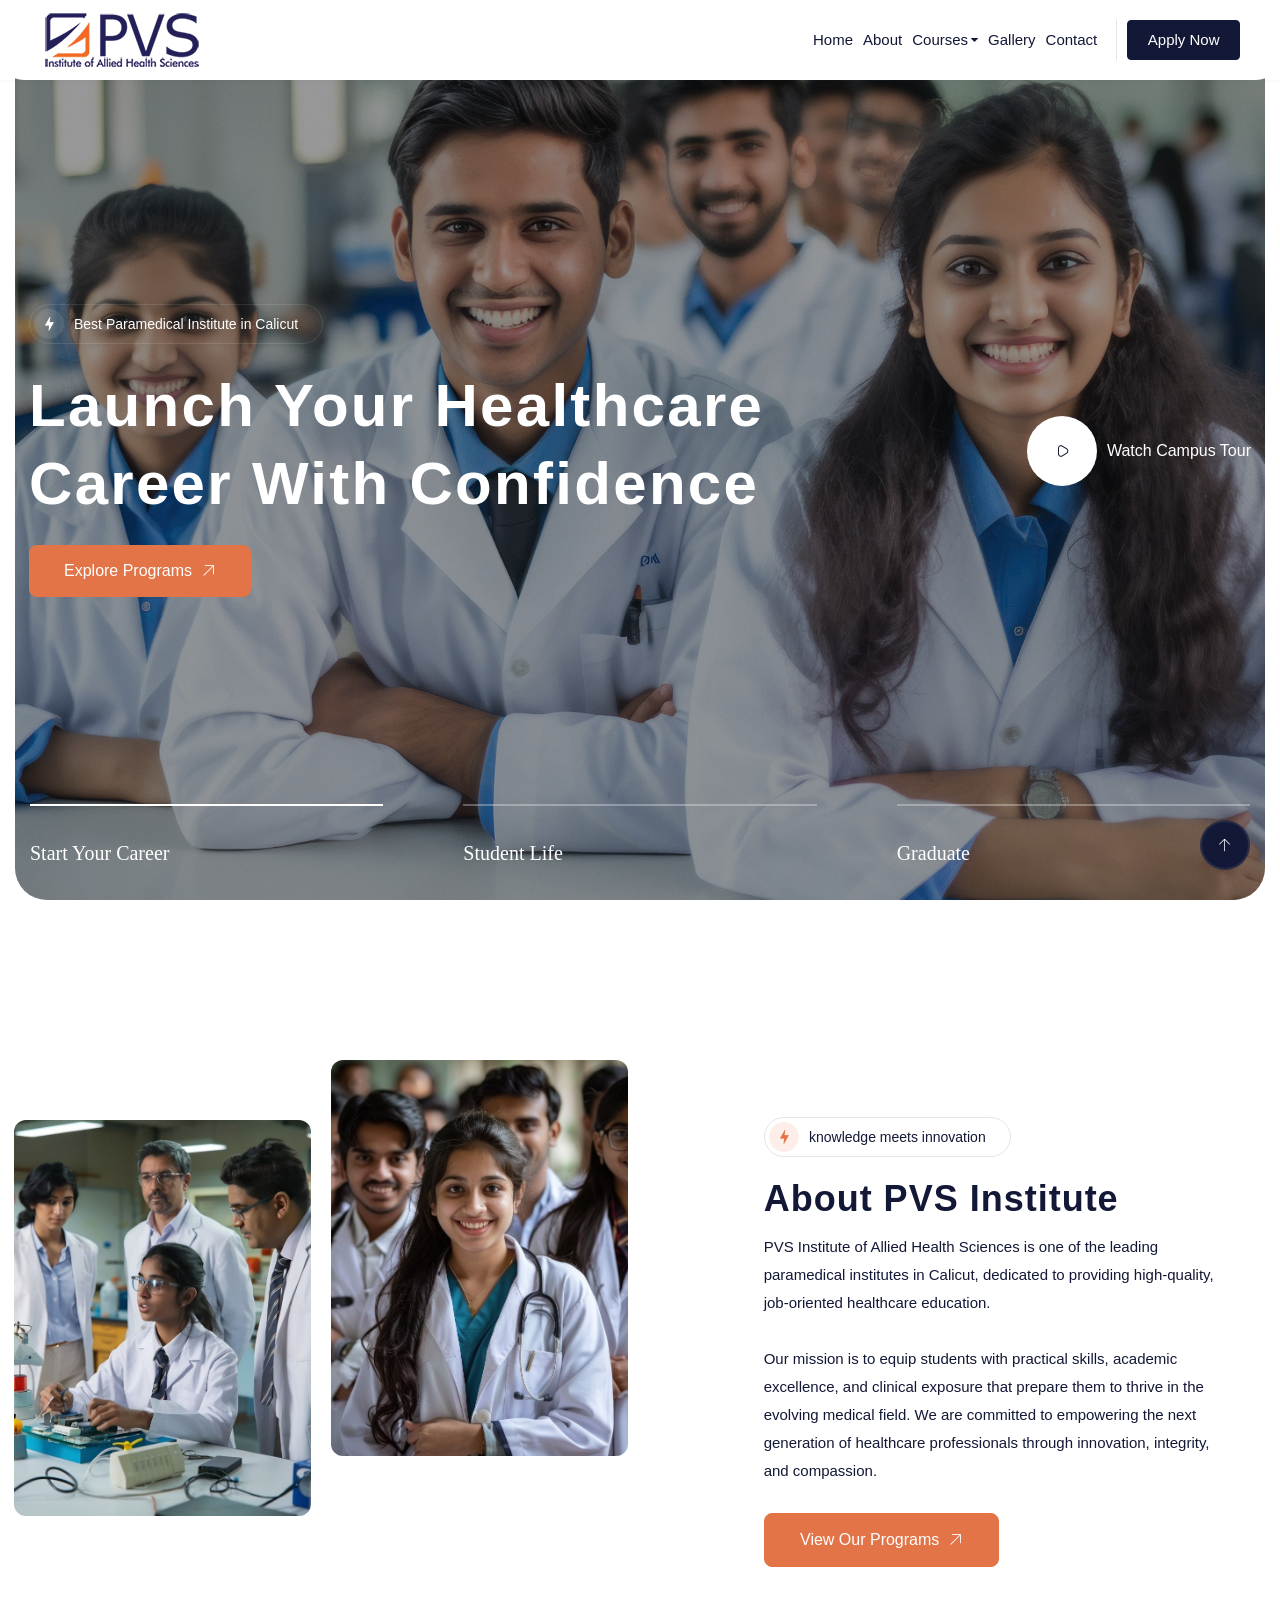
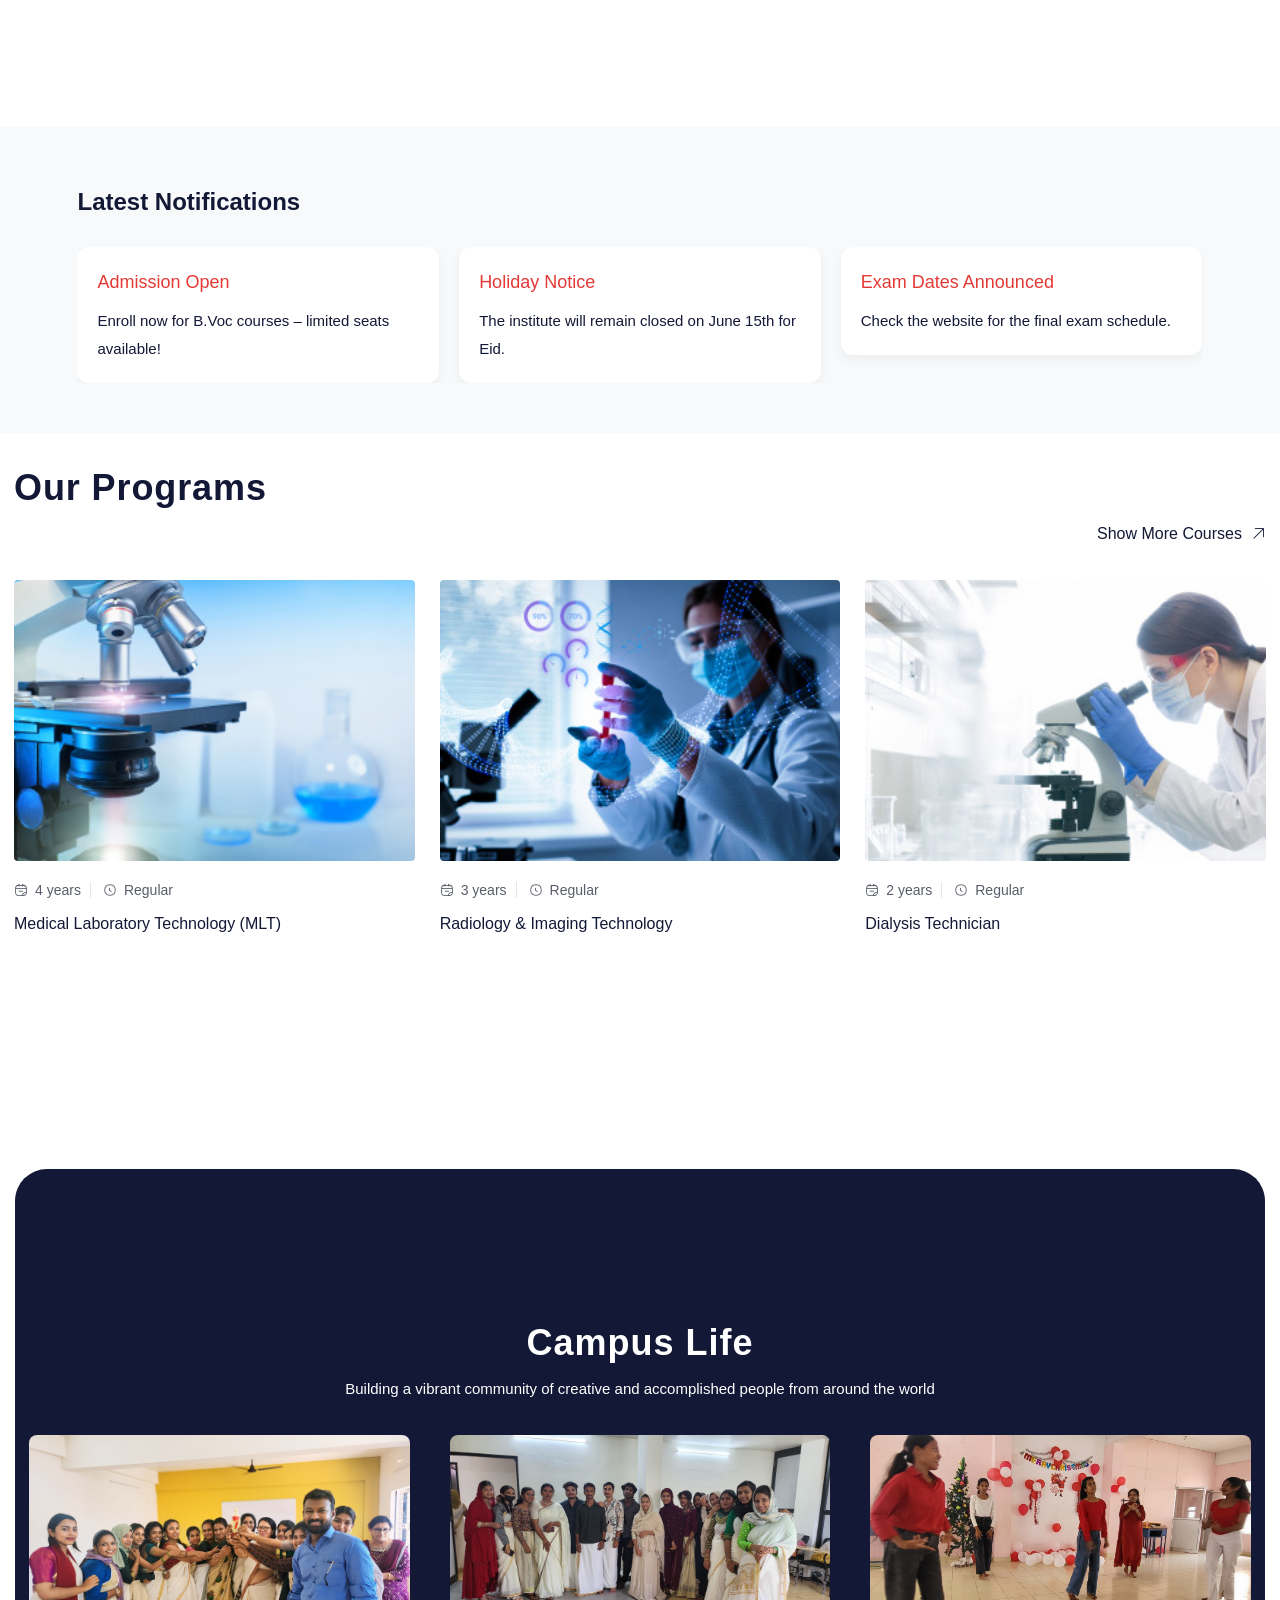
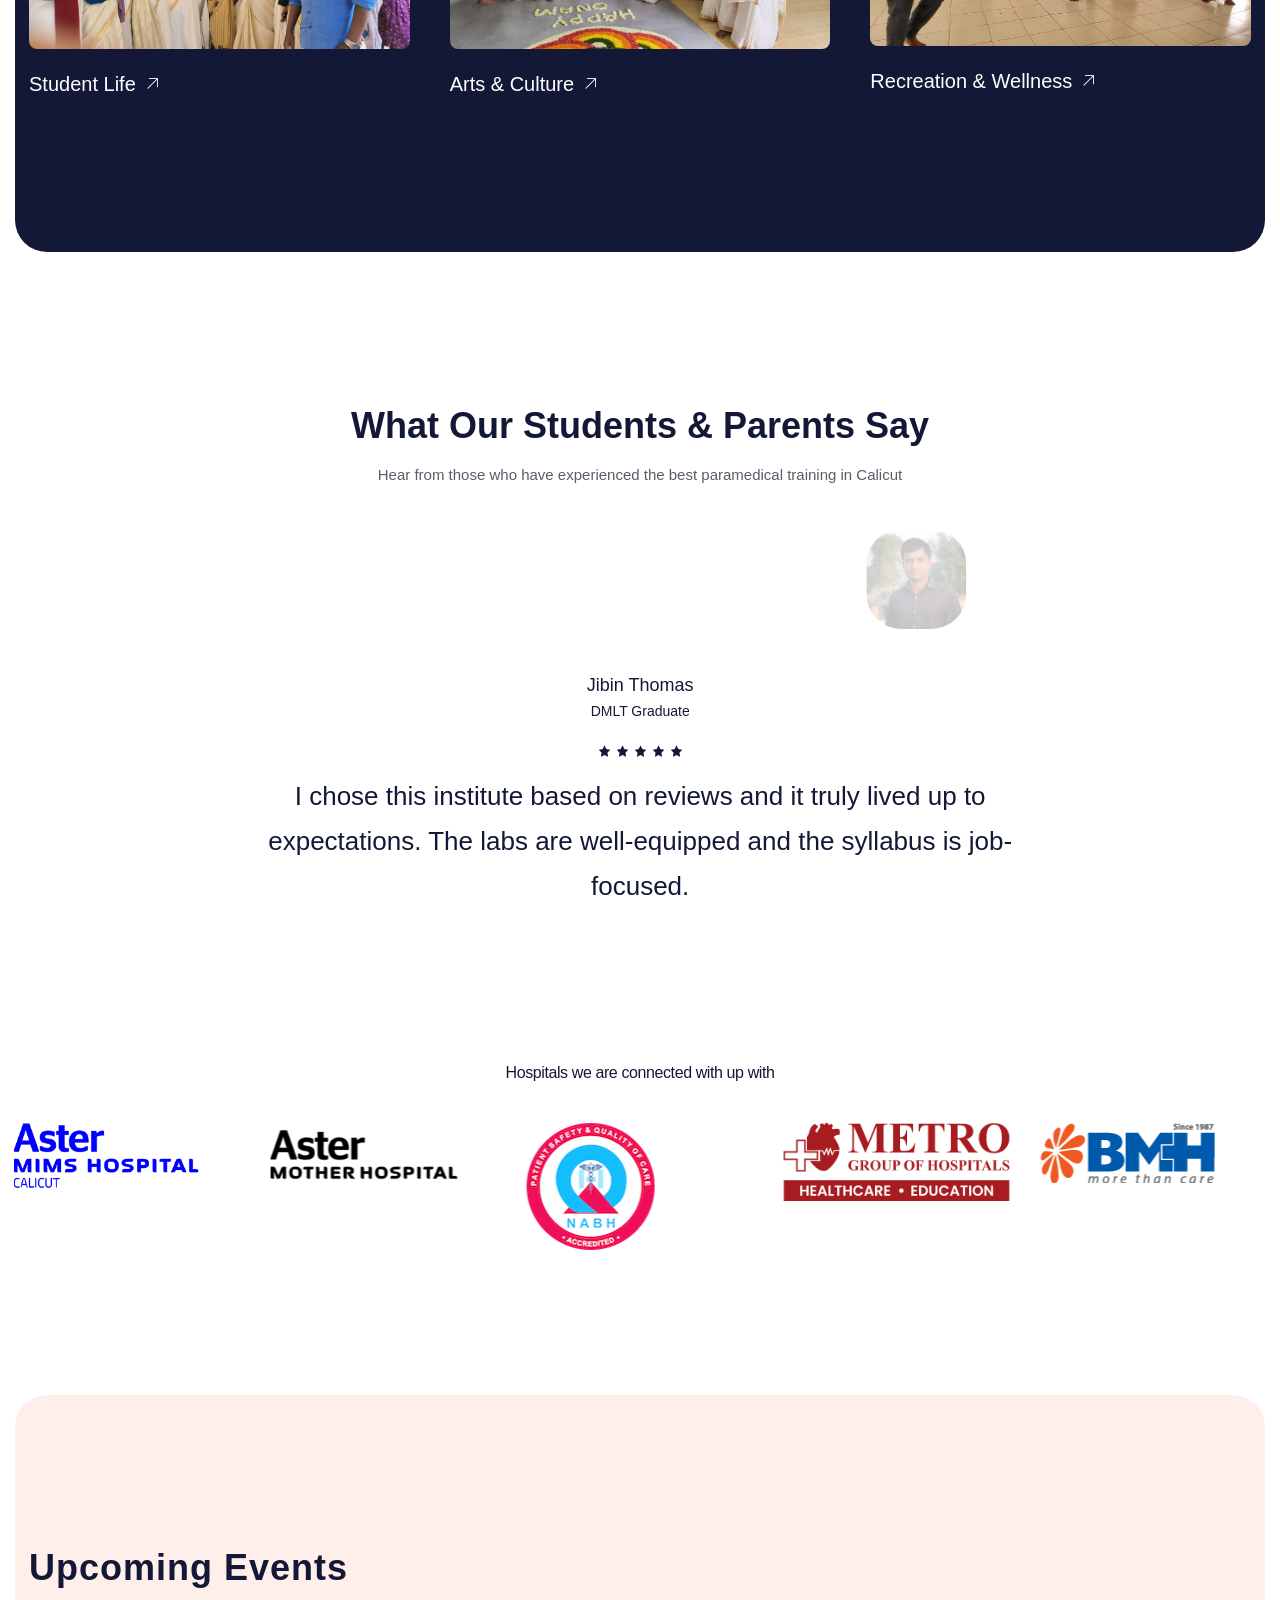
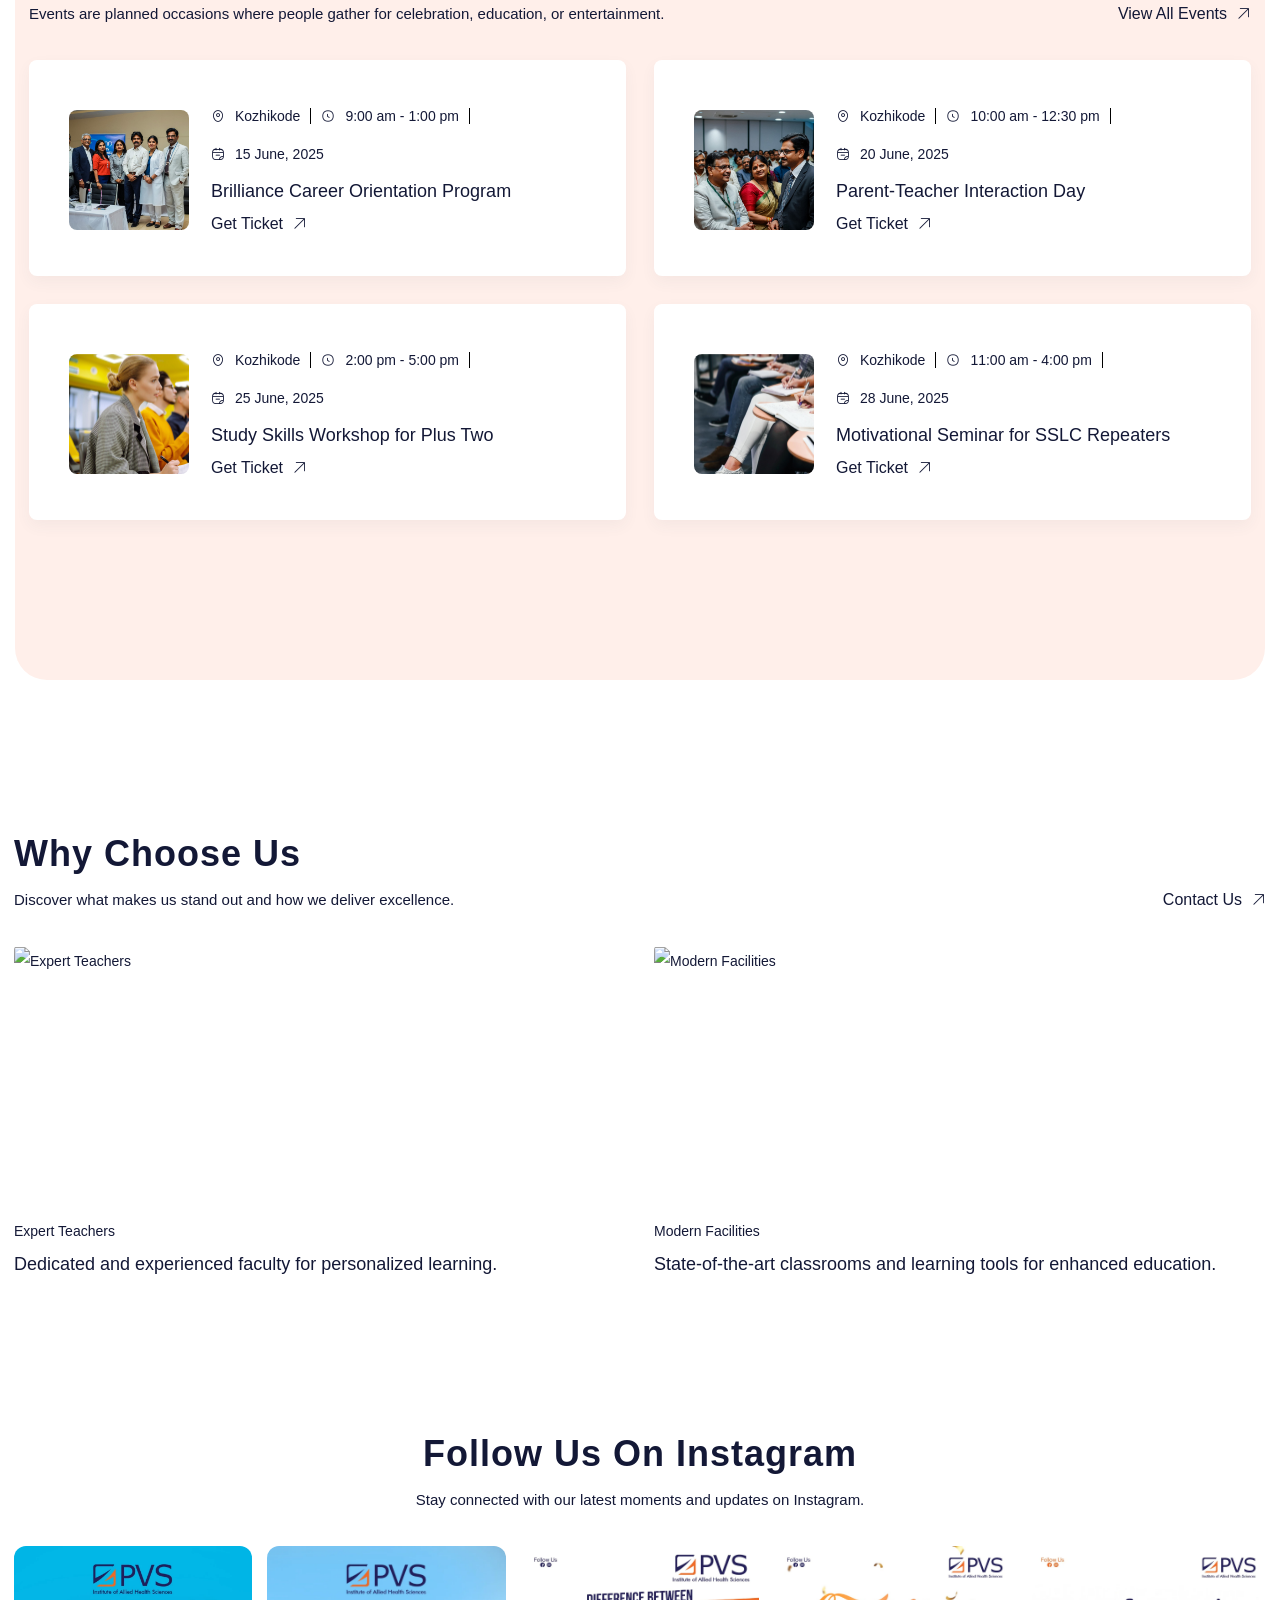
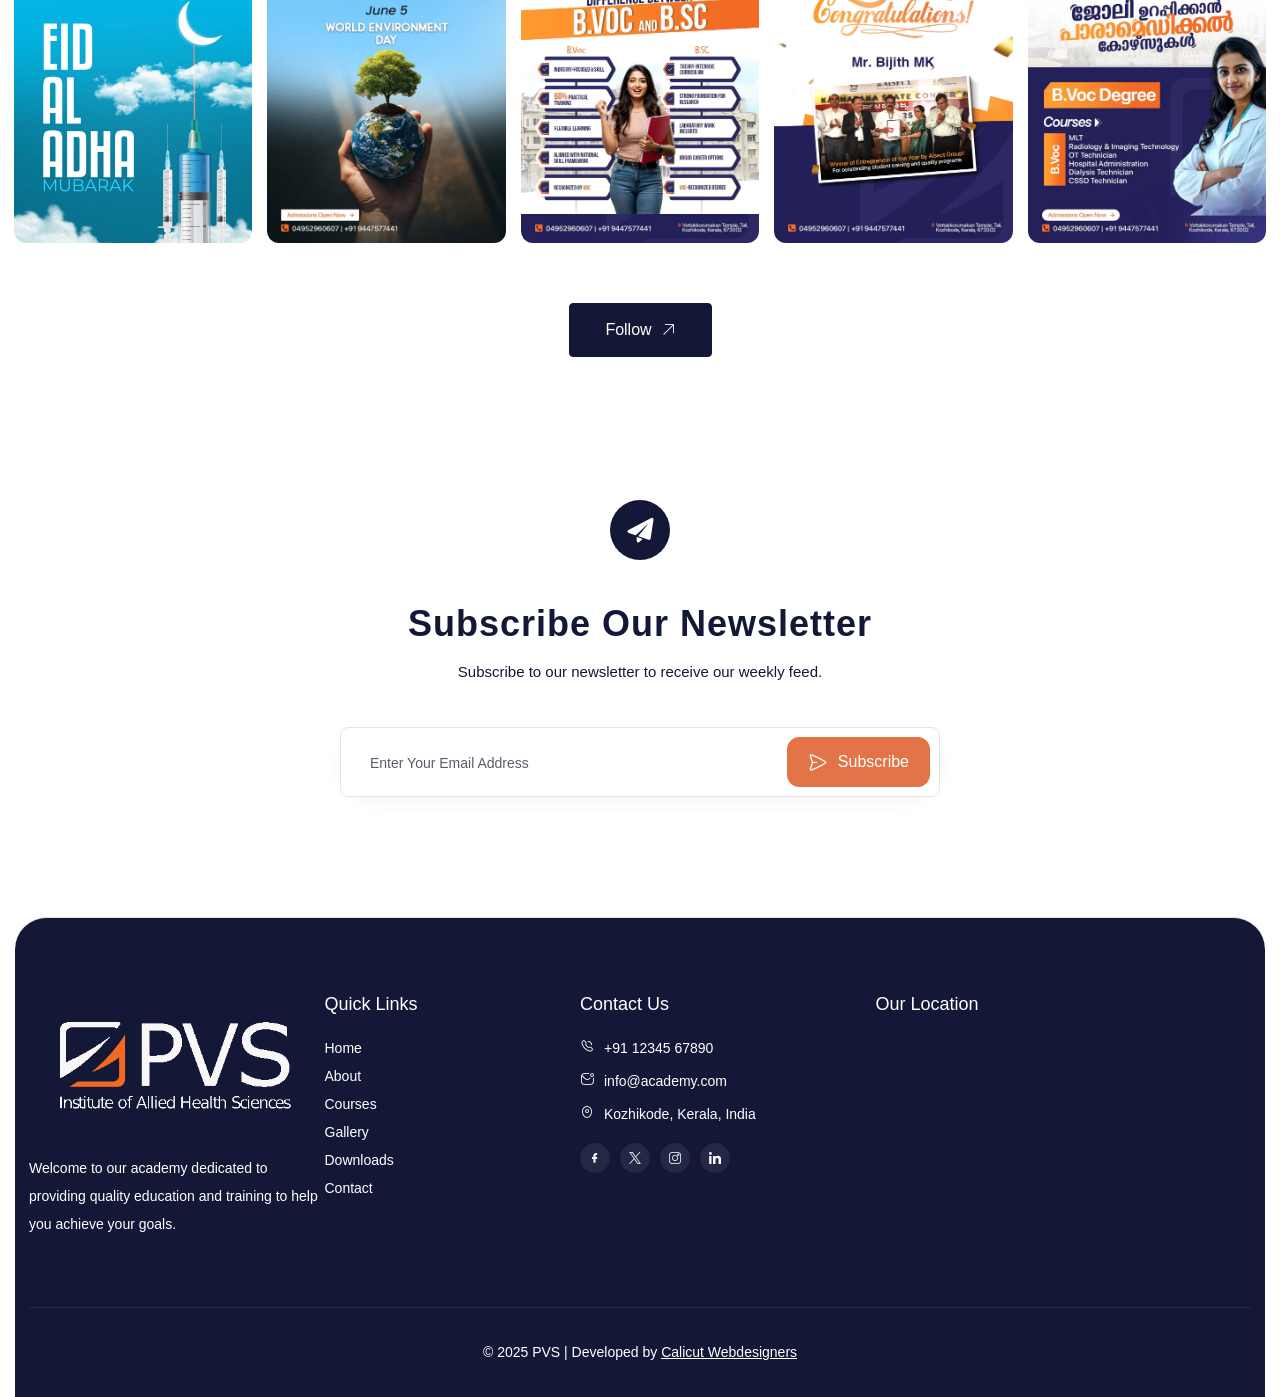
==== index.html @ 1341e4a1 "edit-2" ====
<!DOCTYPE html>
<!--[if IE 8]><html class="ie" xmlns="http://www.w3.org/1999/xhtml" xml:lang="en-US" lang="en-US"> <![endif]-->
<!--[if (gte IE 9)|!(IE)]><!-->
<html xmlns="http://www.w3.org/1999/xhtml" xml:lang="en-US" lang="en-US">
<!--<![endif]-->


<head>
    <!-- Basic Page Needs -->
    <meta charset="utf-8" />
    <!--[if IE
            ]><meta http-equiv="X-UA-Compatible" content="IE=edge,chrome=1"
        /><![endif]-->
    <title>PVS Institute of allied health science</title>

    <meta name="author" content="PVS" />

    <!-- Mobile Specific Metas -->
    <meta name="viewport" content="width=device-width, initial-scale=1, maximum-scale=1" />

    <!-- Theme Style -->
    <link rel="stylesheet" type="text/css" href="css/bootstrap.css" />
    <link rel="stylesheet" type="text/css" href="css/animate.min.css" />
    <link rel="stylesheet" type="text/css" href="css/mmenu.css" />
    <link rel="stylesheet" type="text/css" href="css/magnific-popup.min.css" />
    <link rel="stylesheet" type="text/css" href="css/swiper-bundle.min.css" />
    <link rel="stylesheet" type="text/css" href="css/styles.css" />

    <!-- Font -->
    <link rel="stylesheet" href="font/fonts.css" />

    <!-- Icon -->
    <link rel="stylesheet" type="text/css" href="icons/flat/flaticon_upskill.css" />
    <link rel="stylesheet" type="text/css" href="icons/icomoon/style.css" />

    <!-- Favicon and Touch Icons  -->
    <link rel="shortcut icon" href="images/logo/logo1.png" />
    <link rel="apple-touch-icon-precomposed" href="images/logo/logo1.png" />
</head>

<body class="counter-scroll">

    <!-- wrapper -->
    <div id="wrapper">

        <!-- preload -->
        <div class="preload preload-container">
            <div class="middle"></div>
        </div>
        <!-- /preload -->

        <!-- header -->
        <div class="relative">
            <header id="header_main" class="header type-absolute style-2 style-8 style-9">
                <div class="header-inner">
                    <div class="header-inner-wrap">
                        <div class="header-left flex-grow">
                            <a class="mobile-nav-toggler mobile-button d-lg-none flex" href="#menu"></a>
                            <div id="site-logo">
                                <a href="index.html" rel="home">
                                    <img id="logo-header" src="images/logo/logo.png" alt="" />
                                </a>
                            </div>
                        </div>
                        <div class="header-right">
                            <nav class="main-menu">
                                <ul class="navigation">
                                    <li>
                                        <a href="index.html">Home</a>
                                        
                                    </li>
									<li>
                                        <a href="about.html">About</a>
                                        
                                    </li>
                                    <li class="has-children">
                                        <a href="courses.html">Courses</a>
                                        <ul class="mega-menu">
                                            <li class="has-item-children">
                                                <ul>
                                                    <li class="title">B.Voc Courses</li>

                                                    <li>
                                                        <a href="course1.html">MLT</a>
                                                    </li>
                                                    <li>
                                                        <a href="course2.html">Radiology & Imaging</a>
                                                    </li>
                                                    <li>
                                                        <a href="course3.html">OT Technician</a>
                                                    </li>
                                                    
                                                    <li>
                                                        <a href="course4.html">Dialysis Technician</a>
                                                    </li>
                                                    <li>
                                                        <a href="course5.html">CSSD Technician</a>
                                                    </li>
                                                </ul>
                                            </li>
                                            
                                            <li class="has-item-children">
                                                <ul>
                                                    <li class="title">Other Courses</li>
                                                    <li>
                                                        <a href="course6.html">Hospital Administration</a>
                                                    </li>
                                                    <li>
                                                        <a href="course7.html">Medical Coding</a>
                                                    </li>
                                                    <li>
                                                        <a href="course8.html">DMLT</a>
                                                    </li>
                                                    
                                                </ul>
                                            </li>
                                        </ul>
                                    </li>
                                    <li>
                                        <a href="gallery.html">Gallery</a>
                                        
                                    </li>
									<!-- <li>
                                        <a href="downloads.html">Downloads</a>
                                        
                                    </li> -->
									<li>
                                        <a href="contact.html">Contact</a>
                                        
                                    </li>
                                </ul>
                            </nav>
                          
                            <div class="header-btn">
                                
                                <div class="header-register">
                                    <a href="contact.html" class="tf-button-default active header-text">Apply Now</a>
                                </div>
                                
                            </div>
                        </div>
                    </div>
                </div>
                <nav class="d-lg-none" id="menu">
                    <a class="close" aria-label="Close menu" href="#wrapper">
                        <i class="flaticon-close-1"></i>
                    </a>
                    <ul>
                        
                        <li>
                                        <a href="index.html">Home</a>
                                        
                                    </li>
									<li>
                                        <a href="about.html">About</a>
                                        
                                    </li>
                                      <li class="has-children">
                                        <a href="courses.html">Courses</a>
                                        <ul class="mega-menu">
                                            <li class="has-item-children">
                                                <ul>
                                                    <li class="title">B.Voc Courses</li>

                                                    <li>
                                                        <a href="course1.html">MLT</a>
                                                    </li>
                                                    <li>
                                                        <a href="course2.html">Radiology & Imaging</a>
                                                    </li>
                                                    <li>
                                                        <a href="course3.html">OT Technician</a>
                                                    </li>
                                                    
                                                    <li>
                                                        <a href="course4.html.html">Dialysis Technician</a>
                                                    </li>
                                                    <li>
                                                        <a href="course5.html.html">CSSD Technician</a>
                                                    </li>
                                                </ul>
                                            </li>
                                            
                                            <li class="has-item-children">
                                                <ul>
                                                    <li class="title">Other Courses</li>
                                                    <li>
                                                        <a href="course6.html.html">Hospital Administration</a>
                                                    </li>
                                                    <li>
                                                        <a href="course7.html">Medical Coding</a>
                                                    </li>
                                                    <li>
                                                        <a href="course8.html">DMLT</a>
                                                    </li>
                                                    
                                                </ul>
                                            </li>
                                        </ul>
                                    </li>
                                    <li>
                                        <a href="gallery">Gallery</a>
                                        
                                    </li>
									<!-- <li>
                                        <a href="downloads.html">Downloads</a>
                                        
                                    </li> -->
									<li>
                                        <a href="contact.html">Contact</a>
                                        
                                    </li>
                                    <li>
                                    <a href="contact.html" class="tf-button-default active header-text">Apply Now</a>
                                    </li>
                    </ul>
                </nav>
                
            </header>
        </div>
        <!-- /header -->

       <div class="page-title-home9">
            <div class="swiper-container slider-home9">
                <div class="swiper-wrapper">
                    <!-- Slide 1 -->
                    <div class="swiper-slide" data-year="Start Your Career">
                        <div class="image">
                            <img src="images/page-title/page-title-home9.jpg" alt="">
                        </div>
                        <div class="tf-container">
                            <div class="row">
                                <div class="col-12">
                                    <div class="content">
                                        <div>
                                            <div class="widget box-sub-tag fade-item fade-item-1">
                                                <div class="sub-tag-icon">
                                                    <i class="icon-flash"></i>
                                                </div>
                                                <div class="sub-tag-title">
                                                    <p>Best Paramedical Institute in Calicut</p>
                                                </div>
                                            </div>
                                            <h1 class="fade-item fade-item-1 fw-7">
                                                Launch Your Healthcare <br />
                                                Career with Confidence
                                            </h1>
                                            <div class="bottom-btns fade-item fade-item-1">
                                                <a href="#" class="tf-btn style-secondary">Explore Programs<i class="icon-arrow-top-right"></i></a>
                                            </div>
                                        </div>
                                        <div class="widget-video">
                                            <a href="https://www.youtube.com/watch?v=aOrHbHlCuIU" class="popup-youtube">
                                                <i class="flaticon-play fs-18"></i>
                                            </a>
                                            <h6 class="mb-0">Watch Campus Tour</h6>
                                        </div>
                                    </div>
                                    <div class="bot-wrap"></div>
                                </div>
                            </div>
                        </div>
                    </div>

                    <!-- Slide 2 -->
                    <div class="swiper-slide" data-year="Student Life">
                        <div class="image">
                            <img src="images/page-title/page-title-home91.jpg" alt="">
                        </div>
                        <div class="tf-container">
                            <div class="row">
                                <div class="col-12">
                                    <div class="content">
                                        <div>
                                            <div class="widget box-sub-tag fade-item fade-item-1">
                                                <div class="sub-tag-icon">
                                                    <i class="icon-flash"></i>
                                                </div>
                                                <div class="sub-tag-title">
                                                    <p>Hands-On Training & Clinical Exposure</p>
                                                </div>
                                            </div>
                                            <h1 class="fw-7 fade-item fade-item-2">
                                                Build Skills for the <br />
                                                Real-World Healthcare Sector
                                            </h1>
                                            <div class="bottom-btns fade-item fade-item-3">
                                                <a href="#" class="tf-btn style-secondary">Apply Now<i class="icon-arrow-top-right"></i></a>
                                            </div>
                                        </div>
                                        <div class="widget-video">
                                            <a href="https://www.youtube.com/watch?v=aOrHbHlCuIU" class="popup-youtube">
                                                <i class="flaticon-play fs-18"></i>
                                            </a>
                                            <h6 class="mb-0">Life at PVS Institute</h6>
                                        </div>
                                    </div>
                                    <div class="bot-wrap"></div>
                                </div>
                            </div>
                        </div>
                    </div>

                    <!-- Slide 3 -->
                    <div class="swiper-slide" data-year="Graduate">
                        <div class="image">
                            <img src="images/page-title/page-title-home10.jpg" alt="">
                        </div>
                        <div class="tf-container">
                            <div class="row">
                                <div class="col-12">
                                    <div class="content">
                                        <div>
                                            <div class="widget box-sub-tag fade-item fade-item-1">
                                                <div class="sub-tag-icon">
                                                    <i class="icon-flash"></i>
                                                </div>
                                                <div class="sub-tag-title">
                                                    <p>Secure Your Future in Healthcare</p>
                                                </div>
                                            </div>
                                            <h1 class="fw-7 fade-item fade-item-2">
                                                Admissions Open Now <br />
                                                For Job-Ready B.Voc Courses
                                            </h1>
                                            <div class="bottom-btns fade-item fade-item-3">
                                                <a href="#" class="tf-btn style-secondary">Get in Touch<i class="icon-arrow-top-right"></i></a>
                                            </div>
                                        </div>
                                        <div class="widget-video">
                                            <a href="https://www.youtube.com/watch?v=aOrHbHlCuIU" class="popup-youtube">
                                                <i class="flaticon-play fs-18"></i>
                                            </a>
                                            <h6 class="mb-0">Locate Us in Kozhikode</h6>
                                        </div>
                                    </div>
                                    <div class="bot-wrap"></div>
                                </div>
                            </div>
                        </div>
                    </div>
                </div>

                <!-- Pagination -->
                <div class="tf-container">
                    <div class="row">
                        <div class="col-12">
                            <div class="swiper-pagination"></div>
                        </div>
                    </div>
                </div>
            </div>
       </div>



        <!-- main-content -->
        <div class="main-content pt-0">

            <!-- academisc -->
            <!-- <section class="section-academisc">
                <div class="tf-container">
                    <div class="row">
                        <div class="col-12">
                            <div class="heading-section text-center">
                                <h2 class="fw-7 lesp-1 wow fadeInUp" data-wow-delay="0.1s">Academics At UpSkill</h2>
                                <div class="sub fs-15 wow fadeInUp" data-wow-delay="0.2s">Lorem ipsum dolor sit amet
                                    elit</div>
                            </div>
                            <div class="swiper-container slider-category" data-preview="5" data-space="28">
                                <div class="swiper-wrapper grid-sw-5">
                                    <div class="swiper-slide">
                                        <a href="#">
                                            <div class="academisc-item">
                                                <div class="image-wrap">
                                                    <img class=" ls-is-cached lazyloaded"
                                                        data-src="images/section/academisc-1.jpg"
                                                        src="images/section/academisc-1.jpg" alt="">
                                                </div>
                                                <div class="content">
                                                    <p>Undergraduate <br> Study</p>
                                                </div>
                                            </div>
                                        </a>
                                    </div>
                                    <div class="swiper-slide">
                                        <a href="#">
                                            <div class="academisc-item">
                                                <div class="image-wrap">
                                                    <img class=" ls-is-cached lazyloaded"
                                                        data-src="images/section/academisc-2.jpg"
                                                        src="images/section/academisc-2.jpg" alt="">
                                                </div>
                                                <div class="content">
                                                    <p>Graduate & Professional Study</p>
                                                </div>
                                            </div>
                                        </a>
                                    </div>
                                    <div class="swiper-slide">
                                        <a href="#">
                                            <div class="academisc-item">
                                                <div class="image-wrap">
                                                    <img class=" ls-is-cached lazyloaded"
                                                        data-src="images/section/academisc-3.jpg"
                                                        src="images/section/academisc-3.jpg" alt="">
                                                </div>
                                                <div class="content">
                                                    <p>Departments & Programs</p>
                                                </div>
                                            </div>
                                        </a>
                                    </div>
                                    <div class="swiper-slide">
                                        <a href="#">
                                            <div class="academisc-item">
                                                <div class="image-wrap">
                                                    <img class=" ls-is-cached lazyloaded"
                                                        data-src="images/section/academisc-4.jpg"
                                                        src="images/section/academisc-4.jpg" alt="">
                                                </div>
                                                <div class="content">
                                                    <p>Online <br> Learning</p>
                                                </div>
                                            </div>
                                        </a>
                                    </div>
                                    <div class="swiper-slide">
                                        <a href="#">
                                            <div class="academisc-item">
                                                <div class="image-wrap">
                                                    <img class=" ls-is-cached lazyloaded"
                                                        data-src="images/section/academisc-5.jpg"
                                                        src="images/section/academisc-5.jpg" alt="">
                                                </div>
                                                <div class="content">
                                                    <p>Global <br> Education</p>
                                                </div>
                                            </div>
                                        </a>
                                    </div>
                                </div>
                            </div>
                        </div>
                    </div>
                </div>
            </section> -->
            <!-- academisc -->

            <!-- about-box -->
            <section class="section-about-box-style2 tf-spacing-4">
                <div class="tf-container">
                    <div class="row">
                        <div class="col-md-7">
                            <div class="image">
                                <div class="image-one">
                                    <img class=" ls-is-cached lazyloaded" src="images/section/about-5.jpg"
                                        data-src="images/section/about-5.jpg" alt="">
                                </div>
                                <div class="image-two">
                                    <img class=" ls-is-cached lazyloaded" src="images/section/about-6.jpg"
                                        data-src="images/section/about-6.jpg" alt="">
                                </div>

                            </div>
                        </div>
                        <div class="col-md-5">
                            <div class="content">
                                <div class="box-sub-tag wow fadeInUp" data-wow-delay="0.1s">
                                    <div class="sub-tag-icon">
                                        <i class="icon-flash"></i>
                                    </div>
                                    <div class="sub-tag-title">
                                        <p>knowledge meets innovation</p>
                                    </div>
                                </div>
                               <h2 class="title fw-7 lesp-1 wow fadeInUp" data-wow-delay="0.2s">About PVS Institute</h2>
                                    <p class="fs-15 wow fadeInUp" data-wow-delay="0.3s">
                                        PVS Institute of Allied Health Sciences is one of the leading paramedical institutes in Calicut, dedicated to providing high-quality, job-oriented healthcare education.
                                    </p>
                                    <p class="fs-15 wow fadeInUp" data-wow-delay="0.4s">
                                        Our mission is to equip students with practical skills, academic excellence, and clinical exposure that prepare them to thrive in the evolving medical field. We are committed to empowering the next generation of healthcare professionals through innovation, integrity, and compassion.
                                    </p>
                                    <a href="courses.html" class="tf-btn wow fadeInUp" data-wow-delay="0.5s">View Our Programs<i class="icon-arrow-top-right"></i></a>


                            </div>
                        </div>
                    </div>
                </div>
            </section>
            <!-- about-box -->

        <!-- Latest Notifications -->
         <section class="latest-notifications-section mb-5">
            <div class="container">
                <div class="section-header">
                <h2>Latest Notifications</h2>
                <div class="swiper-navigation">
                    <div class="notif-prev swiper-button-prev"></div>
                    <div class="notif-next swiper-button-next"></div>
                </div>
                </div>
                <div class="swiper slider-latest-notifications">
                <div class="swiper-wrapper">
                    <div class="swiper-slide">
                    <div class="notification-card">
                        <h4>Admission Open</h4>
                        <p>Enroll now for B.Voc courses – limited seats available!</p>
                    </div>
                    </div>
                    <div class="swiper-slide">
                    <div class="notification-card">
                        <h4>Holiday Notice</h4>
                        <p>The institute will remain closed on June 15th for Eid.</p>
                    </div>
                    </div>
                    <div class="swiper-slide">
                    <div class="notification-card">
                        <h4>Exam Dates Announced</h4>
                        <p>Check the website for the final exam schedule.</p>
                    </div>
                    </div>
                    <!-- Add more notifications as needed -->
                </div>
                <!-- <div class="swiper-pagination pagination-notifications"></div> -->
                </div>
            </div>
        </section>




            <!-- section course -->
            <section class="section-course-style5 tf-spacing-26">
                <div class="tf-container">
                    <div class="row">
                        <div class="col-12">
                            <div class="heading-section">
                                <h2 class="fw-7 wow fadeInUp" data-wow-delay="0.1s">Our Programs</h2>
                                <div class="flex items-center justify-between flex-wrap gap-10">
                                    <div class="sub fs-15 wow fadeInUp" data-wow-delay="0.2s"></div>
                                    <a href="courses.html" class="tf-btn-arrow wow fadeInUp"
                                        data-wow-delay="0.3s">Show More Courses <i class="icon-arrow-top-right"></i></a>
                                </div>
                            </div>
                            <div class="swiper-container slider-courses-5 wow fadeInUp" data-wow-delay="0.4s">
                                <div class="swiper-wrapper">
                                    <div class="swiper-slide">
                                        <div class="course-item hover-img title-small">
                                            <div class="features image-wrap">
                                                <img class="lazyload" data-src="images/courses/research-2.jpg"
                                                    src="images/courses/research-2.jpg" alt="" />
                                                <div class="box-wishlist tf-action-btns">
                                                    <i class="flaticon-heart"></i>
                                                </div>
                                            </div>
                                            <div class="content">
                                                <div class="meta">
                                                    <div class="meta-item">
                                                        <i class="flaticon-calendar"></i>
                                                        <p>4 years</p>
                                                    </div>
                                                    <div class="meta-item">
                                                        <i class="flaticon-clock"></i>
                                                        <p>Regular</p>
                                                    </div>
                                                </div>
                                                <h6 class="fw-5 line-clamp-2">
                                                    <a href="course1.html">Medical Laboratory Technology (MLT)</a>
                                                </h6>
                                               
                                                
                                            </div>
                                        </div>
                                    </div>
                                    <div class="swiper-slide">
                                        <div class="course-item hover-img title-small">
                                            <div class="features image-wrap">
                                                <img class="lazyload" data-src="images/courses/research-3.jpg"
                                                    src="images/courses/research-3.jpg" alt="" />
                                                <div class="box-wishlist tf-action-btns">
                                                    <i class="flaticon-heart"></i>
                                                </div>
                                            </div>
                                            <div class="content">
    <div class="meta">
        <div class="meta-item">
            <i class="flaticon-calendar"></i>
            <p>3 years</p>
        </div>
        <div class="meta-item">
            <i class="flaticon-clock"></i>
            <p>Regular</p>
        </div>
    </div>
    <h6 class="fw-5 line-clamp-2">
        <a href="course2.html">Radiology & Imaging Technology</a>
    </h6>
</div>
                                        </div>
                                    </div>
                                    <div class="swiper-slide">
                                        <div class="course-item hover-img title-small">
                                            <div class="features image-wrap">
                                                <img class="lazyload" data-src="images/courses/research-4.jpg"
                                                    src="images/courses/research-4.jpg" alt="" />
                                                <div class="box-wishlist tf-action-btns">
                                                    <i class="flaticon-heart"></i>
                                                </div>
                                            </div>
                                           <div class="content">
    <div class="meta">
        <div class="meta-item">
            <i class="flaticon-calendar"></i>
            <p>2 years</p>
        </div>
        <div class="meta-item">
            <i class="flaticon-clock"></i>
            <p>Regular</p>
        </div>
    </div>
    <h6 class="fw-5 line-clamp-2">
        <a href="course4.html">Dialysis Technician</a>
    </h6>
</div>
                                        </div>
                                    </div>
                                    <div class="swiper-slide">
                                        <div class="course-item hover-img title-small">
                                            <div class="features image-wrap">
                                                <img class="lazyload" data-src="images/courses/research-5.jpg"
                                                    src="images/courses/research-5.jpg" alt="" />
                                                <div class="box-wishlist tf-action-btns">
                                                    <i class="flaticon-heart"></i>
                                                </div>
                                            </div>
                                           <div class="content">
    <div class="meta">
        <div class="meta-item">
            <i class="flaticon-calendar"></i>
            <p>1 year</p>
        </div>
        <div class="meta-item">
            <i class="flaticon-clock"></i>
            <p>Regular</p>
        </div>
    </div>
    <h6 class="fw-5 line-clamp-2">
        <a href="course6.html">Hospital Administration</a>
    </h6>
</div>
                                        </div>
                                    </div>
                                    <div class="swiper-slide">
                                        <div class="course-item hover-img title-small">
                                            <div class="features image-wrap">
                                                <img class="lazyload" data-src="images/courses/research-6.jpg"
                                                    src="images/courses/research-6.jpg" alt="" />
                                                <div class="box-wishlist tf-action-btns">
                                                    <i class="flaticon-heart"></i>
                                                </div>
                                            </div>
                                           <div class="content">
    <div class="meta">
        <div class="meta-item">
            <i class="flaticon-calendar"></i>
            <p>1.5 years</p>
        </div>
        <div class="meta-item">
            <i class="flaticon-clock"></i>
            <p>Regular</p>
        </div>
    </div>
    <h6 class="fw-5 line-clamp-2">
        <a href="course5.html">CSSD Technician</a>
    </h6>
</div>
                                        </div>
                                    </div>
                                   
                                </div>
                                <div class="swiper-pagination pagination-slider pagination-courses1 pt-32"></div>
                            </div>
                            <div class="swiper-button-prev btns-style-arrow courses2-prev"></div>
                            <div class="swiper-button-next btns-style-arrow courses2-next"></div>
                        </div>

                    </div>
                </div>
            </section>
            <!-- /section course -->

            <!-- campus-life -->
            <section class="section-campus-life bg-main sp-border">
                <div class="tf-container">
                    <div class="row">
                        <div class="col-lg-12">
                            <div class="heading-section text-center">
                                <h2 class="fw-7 lesp-1 text-white wow fadeInUp" data-wow-delay="0.1s">Campus Life</h2>
                                <div class="sub fs-15 text-white wow fadeInUp" data-wow-delay="0.2s">Building a vibrant
                                    community of creative and accomplished people from around the world</div>
                            </div>
                            <div class="campus-life-wrap">
                                <div class="campus-life-item">
                                    <img class=" ls-is-cached lazyloaded" src="images/section/campus-life-1.jpg"
                                        data-src="images/section/campus-life-1.jpg" alt="">
                                    <a href="#">
                                        <h4>Student Life</h4>
                                        <i class="icon-arrow-top-right"></i>
                                    </a>
                                </div>
                                <div class="campus-life-item">
                                    <img class=" ls-is-cached lazyloaded" src="images/section/campus-life-2.jpg"
                                        data-src="images/section/campus-life-2.jpg" alt="">
                                    <a href="#">
                                        <h4>Arts & Culture</h4>
                                        <i class="icon-arrow-top-right"></i>
                                    </a>
                                </div>
                                <div class="campus-life-item">
                                    <img class=" ls-is-cached lazyloaded" src="images/section/campus-life-3.jpg"
                                        data-src="images/section/campus-life-3.jpg" alt="">
                                    <a href="#">
                                        <h4>Recreation & Wellness</h4>
                                        <i class="icon-arrow-top-right"></i>
                                    </a>
                                </div>

                            </div>
                        </div>
                    </div>
                </div>
            </section>
            <!-- campus-life -->

            <!-- saying -->
           <section class="section-saying-h9 tf-spacing-8">
                <div class="tf-container">
                    <div class="row justify-center">
                        <div class="col-xl-10 col-sm-12">
                            <div class="widget-saying">
                                <div class="widget-saying-header">
                                    <h2 class="title wow fadeInUp" data-wow-delay="0.1s">
                                        What Our Students & Parents Say
                                    </h2>
                                    <p class="text wow fadeInUp" data-wow-delay="0.2s">
                                        Hear from those who have experienced the best paramedical training in Calicut
                                    </p>
                                </div>
                                <div class="gallery">
                                    <div class="swiper-button-prev widget-saying-button">
                                        <!-- SVG remains unchanged -->
                                    </div>
                                    <div class="swiper-button-next widget-saying-button">
                                        <!-- SVG remains unchanged -->
                                    </div>
                                    <div class="swiper-container gallery-thumbs">
                                        <div class="swiper-wrapper">
                                            <div class="swiper-slide">
                                                <img class="lazyload" src="images/avatar/user-1.jpg" data-src="images/avatar/user-1.jpg" alt="">
                                            </div>
                                            <div class="swiper-slide">
                                                <img class="lazyload" src="images/avatar/user-2.jpg" data-src="images/avatar/user-2.jpg" alt="">
                                            </div>
                                            <div class="swiper-slide">
                                                <img class="lazyload" src="images/avatar/user-3.jpg" data-src="images/avatar/user-3.jpg" alt="">
                                            </div>
                                            <div class="swiper-slide">
                                                <img class="lazyload" src="images/avatar/user-4.jpg" data-src="images/avatar/user-4.jpg" alt="">
                                            </div>
                                            <div class="swiper-slide">
                                                <img class="lazyload" src="images/avatar/user-5.jpg" data-src="images/avatar/user-5.jpg" alt="">
                                            </div>
                                        </div>
                                    </div>
                                    <div class="swiper-container gallery-slider">
                                        <div class="swiper-wrapper">
                                            <div class="swiper-slide">
                                                <div class="widget-saying-item">
                                                    <div class="info">
                                                        <a href="#"><span class="name">Anjali Raj</span></a>
                                                        <span>MLT Student</span>
                                                        <div class="ratings">
                                                            <i class="icon-star-1"></i><i class="icon-star-1"></i><i class="icon-star-1"></i><i class="icon-star-1"></i><i class="icon-star-1"></i>
                                                        </div>
                                                    </div>
                                                    <div class="widget-saying-content">
                                                        <p class="text">The faculty here are truly supportive. I was able to gain hands-on experience and land a job before graduation!</p>
                                                    </div>
                                                </div>
                                            </div>
                                            <div class="swiper-slide">
                                                <div class="widget-saying-item">
                                                    <div class="info">
                                                        <a href="#"><span class="name">Rashid K</span></a>
                                                        <span>Parent</span>
                                                        <div class="ratings">
                                                            <i class="icon-star-1"></i><i class="icon-star-1"></i><i class="icon-star-1"></i><i class="icon-star-1"></i><i class="icon-star-1"></i>
                                                        </div>
                                                    </div>
                                                    <div class="widget-saying-content">
                                                        <p class="text">My daughter studied CSSD here. The transformation in her confidence and skills is remarkable. Highly recommended.</p>
                                                    </div>
                                                </div>
                                            </div>
                                            <div class="swiper-slide">
                                                <div class="widget-saying-item">
                                                    <div class="info">
                                                        <a href="#"><span class="name">Fathima Niyas</span></a>
                                                        <span>OTT Technician Student</span>
                                                        <div class="ratings">
                                                            <i class="icon-star-1"></i><i class="icon-star-1"></i><i class="icon-star-1"></i><i class="icon-star-1"></i><i class="icon-star-1"></i>
                                                        </div>
                                                    </div>
                                                    <div class="widget-saying-content">
                                                        <p class="text">The campus environment is motivating. We get practical sessions regularly, and the placement support is strong.</p>
                                                    </div>
                                                </div>
                                            </div>
                                            <div class="swiper-slide">
                                                <div class="widget-saying-item">
                                                    <div class="info">
                                                        <a href="#"><span class="name">Jibin Thomas</span></a>
                                                        <span>DMLT Graduate</span>
                                                        <div class="ratings">
                                                            <i class="icon-star-1"></i><i class="icon-star-1"></i><i class="icon-star-1"></i><i class="icon-star-1"></i><i class="icon-star-1"></i>
                                                        </div>
                                                    </div>
                                                    <div class="widget-saying-content">
                                                        <p class="text">I chose this institute based on reviews and it truly lived up to expectations. The labs are well-equipped and the syllabus is job-focused.</p>
                                                    </div>
                                                </div>
                                            </div>
                                            <div class="swiper-slide">
                                                <div class="widget-saying-item">
                                                    <div class="info">
                                                        <a href="#"><span class="name">Meera Santhosh</span></a>
                                                        <span>Parent</span>
                                                        <div class="ratings">
                                                            <i class="icon-star-1"></i><i class="icon-star-1"></i><i class="icon-star-1"></i><i class="icon-star-1"></i><i class="icon-star-1"></i>
                                                        </div>
                                                    </div>
                                                    <div class="widget-saying-content">
                                                        <p class="text">The best paramedical training center in Calicut. Professional staff and a great academic environment for our kids’ future.</p>
                                                    </div>
                                                </div>
                                            </div>
                                        </div>
                                    </div>                      
                                </div>
                            </div>
                        </div>
                    </div>
                </div>
            </section>

            <!-- saying -->

            <!-- wrap-brand -->
            <section class="tf-spacing-5 section-logo pt-0">
                <div class="tf-container">
                    <div class="col-12">
                        <h6 class="text text-center font-outfix wow fadeInUp" data-wow-delay="0.1s">
                           Hospitals we are connected with up with
                        </h6>
                        <div class="wrap-brand-inner">
                            <div class="row">
                                <div class="col-12">
                                    <div class="wrap-brand">
                                        <div class="slide-brand swiper-container">
                                            <div class="swiper-wrapper">
                                                <div class="swiper-slide">
                                                    <div class="slogan-logo">
                                                        <img class="lazyload" src="images/brand/brand-1.png"
                                                            data-src="images/brand/brand-1.png" alt="">
                                                    </div>
                                                </div>
                                                <div class="swiper-slide">
                                                    <div class="slogan-logo">
                                                        <img class="lazyload" src="images/brand/brand-2.png"
                                                            data-src="images/brand/brand-2.png" alt="">
                                                    </div>
                                                </div>
                                                <div class="swiper-slide">
                                                    <div class="slogan-logo">
                                                        <img class="lazyload" src="images/brand/brand-3.png"
                                                            data-src="images/brand/brand-3.png" alt="">
                                                    </div>
                                                </div>
                                                <div class="swiper-slide">
                                                    <div class="slogan-logo">
                                                        <img class="lazyload" src="images/brand/brand-4.png"
                                                            data-src="images/brand/brand-4.png" alt="">
                                                    </div>
                                                </div>
                                                <div class="swiper-slide">
                                                    <div class="slogan-logo">
                                                        <img class="lazyload" src="images/brand/brand-5.png"
                                                            data-src="images/brand/brand-5.png" alt="">
                                                    </div>
                                                </div>
                                               
                                                

                                            </div>
                                        </div>
                                    </div>
                                </div>
                            </div>
                        </div>
                    </div>
                </div>
            </section>
            <!-- /wrap-brand -->

            <!-- section-event -->
             <section class="section-event tf-spacing-11 sp-border">
                <div class="tf-container">
                    <div class="row">
                        <div class="col-12">
                            <div class="heading-section">
                                <h2 class="fw-7 letter-spacing-1 wow fadeInUp" data-wow-delay="0.1s">Upcoming Events
                                </h2>
                                <div class="flex items-center justify-between flex-wrap gap-10">
                                    <div class="sub fs-15 wow fadeInUp" data-wow-delay="0.2s">Events are planned occasions where people gather for celebration, education, or entertainment.</div>
                                    <a href="event-list.html" class="tf-btn-arrow wow fadeInUp"
                                        data-wow-delay="0.3s">View All Events<i class="icon-arrow-top-right"></i></a>
                                </div>
                            </div>
                            <div class="wrap-item-grid">
                                <div class="events-item style4 wow fadeInUp" data-wow-delay="0.1s">
        <div class="event-item-img">
            <img class="lazyload" data-src="images/events/event-1.jpg" src="images/events/event-1.jpg" alt="" />
        </div>
        <div class="event-item-content">
            <div class="event-item-sub">
                <div class="item-sub item-sub-address"><i class="flaticon-location"></i><p>Kozhikode</p></div>
                <div class="item-sub item-sub-time"><i class="flaticon-clock"></i><p>9:00 am - 1:00 pm</p></div>
                <div class="item-sub item-sub-day"><i class="flaticon-calendar"></i><p>15 June, 2025</p></div>
            </div>
            <div class="event-item-title fw-5 fs-18">
                <a href="event-single.html">Brilliance Career Orientation Program</a>
            </div>
            <a class="tf-btn" href="event-single.html">Get Ticket<i class="icon-arrow-top-right"></i></a>
        </div>
    </div>
                              <div class="events-item style4 wow fadeInUp" data-wow-delay="0.15s">
        <div class="event-item-img">
            <img class="lazyload" data-src="images/events/event-2.jpg" src="images/events/event-2.jpg" alt="" />
        </div>
        <div class="event-item-content">
            <div class="event-item-sub">
                <div class="item-sub item-sub-address"><i class="flaticon-location"></i><p>Kozhikode</p></div>
                <div class="item-sub item-sub-time"><i class="flaticon-clock"></i><p>10:00 am - 12:30 pm</p></div>
                <div class="item-sub item-sub-day"><i class="flaticon-calendar"></i><p>20 June, 2025</p></div>
            </div>
            <div class="event-item-title fw-5 fs-18">
                <a href="event-single.html">Parent-Teacher Interaction Day</a>
            </div>
            <a class="tf-btn" href="event-single.html">Get Ticket<i class="icon-arrow-top-right"></i></a>
        </div>
    </div>
                                  <div class="events-item style4 wow fadeInUp" data-wow-delay="0.2s">
        <div class="event-item-img">
            <img class="lazyload" data-src="images/events/event-3.jpg" src="images/events/event-3.jpg" alt="" />
        </div>
        <div class="event-item-content">
            <div class="event-item-sub">
                <div class="item-sub item-sub-address"><i class="flaticon-location"></i><p>Kozhikode</p></div>
                <div class="item-sub item-sub-time"><i class="flaticon-clock"></i><p>2:00 pm - 5:00 pm</p></div>
                <div class="item-sub item-sub-day"><i class="flaticon-calendar"></i><p>25 June, 2025</p></div>
            </div>
            <div class="event-item-title fw-5 fs-18">
                <a href="event-single.html">Study Skills Workshop for Plus Two</a>
            </div>
            <a class="tf-btn" href="event-single.html">Get Ticket<i class="icon-arrow-top-right"></i></a>
        </div>
    </div>
                                <div class="events-item style4 wow fadeInUp" data-wow-delay="0.25s">
        <div class="event-item-img">
            <img class="lazyload" data-src="images/events/event-4.jpg" src="images/events/event-4.jpg" alt="" />
        </div>
        <div class="event-item-content">
            <div class="event-item-sub">
                <div class="item-sub item-sub-address"><i class="flaticon-location"></i><p>Kozhikode</p></div>
                <div class="item-sub item-sub-time"><i class="flaticon-clock"></i><p>11:00 am - 4:00 pm</p></div>
                <div class="item-sub item-sub-day"><i class="flaticon-calendar"></i><p>28 June, 2025</p></div>
            </div>
            <div class="event-item-title fw-5 fs-18">
                <a href="event-single.html">Motivational Seminar for SSLC Repeaters</a>
            </div>
            <a class="tf-btn" href="event-single.html">Get Ticket<i class="icon-arrow-top-right"></i></a>
        </div>
    </div>
                                
                               
                            </div>
                        </div>
                    </div>
                </div>
            </section>


            <!-- /section-event -->

            <!-- blog -->
         <section class="tf-spacing-8">
    <div class="tf-container">
        <div class="row">
            <div class="col-12">
                <div class="heading-section">
                    <h2 class="fw-7 lesp-1 wow fadeInUp" data-wow-delay="0.1s">Why Choose Us</h2>
                    <div class="flex items-center justify-between flex-wrap gap-10">
                        <div class="sub fs-15 wow fadeInUp" data-wow-delay="0.2s">
                            Discover what makes us stand out and how we deliver excellence.
                        </div>
                        <a href="#contact" class="tf-btn-arrow wow fadeInUp" data-wow-delay="0.3s">
                            Contact Us <i class="icon-arrow-top-right"></i>
                        </a>
                    </div>
                </div>

                <div class="swiper-container tf-sw-mobile wow fadeInUp" data-wow-delay="0.3s" data-preview="4" data-space="28">
                    <div class="swiper-wrapper grid-sw-4">

                        <div class="swiper-slide">
                            <div class="blog-article-item hover-img">
                                <div class="article-thumb image-wrap">
                                    <img class="lazyload" data-src="images/blog/blog1.jpg" src="images/blog/blog1.jpg" alt="Expert Teachers" />
                                </div>
                                <div class="article-content">
                                    <div class="article-label">
                                        <a href="#">Expert Teachers</a>
                                    </div>
                                    <h5 class="fw-5">
                                        Dedicated and experienced faculty for personalized learning.
                                    </h5>
                                </div>
                            </div>
                        </div>

                        <div class="swiper-slide">
                            <div class="blog-article-item hover-img">
                                <div class="article-thumb image-wrap">
                                    <img class="lazyload" data-src="images/blog/blog2.jpg" src="images/blog/blog2.jpg" alt="Modern Facilities" />
                                </div>
                                <div class="article-content">
                                    <div class="article-label">
                                        <a href="#">Modern Facilities</a>
                                    </div>
                                    <h5 class="fw-5">
                                        State-of-the-art classrooms and learning tools for enhanced education.
                                    </h5>
                                </div>
                            </div>
                        </div>

                        <div class="swiper-slide">
                            <div class="blog-article-item hover-img">
                                <div class="article-thumb image-wrap">
                                    <img class="lazyload" data-src="images/blog/blog3.jpg" src="images/blog/blog3.jpg" alt="Student Support" />
                                </div>
                                <div class="article-content">
                                    <div class="article-label">
                                        <a href="#">Student Support</a>
                                    </div>
                                    <h5 class="fw-5">
                                        Comprehensive guidance and mentoring to help you succeed.
                                    </h5>
                                </div>
                            </div>
                        </div>

                        <div class="swiper-slide">
                            <div class="blog-article-item hover-img">
                                <div class="article-thumb image-wrap">
                                    <img class="lazyload" data-src="images/blog/blog-08.jpg" src="images/blog/blog-08.jpg" alt="Flexible Courses" />
                                </div>
                                <div class="article-content">
                                    <div class="article-label">
                                        <a href="#">Flexible Courses</a>
                                    </div>
                                    <h5 class="fw-5">
                                        Various course options to fit your schedule and learning pace.
                                    </h5>
                                </div>
                            </div>
                        </div>

                    </div>
                </div>

            </div>
        </div>
    </div>
</section>

            <!-- /blog -->

            <!-- widget-instagram -->
        <section class="widget-instagram sp-border-46">
                <div class="tf-container full">
                    <div class="row">
                        <div class="col-lg-12">
                            <div class="heading-section text-center">
                                <h2 class="fw-7 lesp-1 wow fadeInUp" data-wow-delay="0.1s">Follow Us On Instagram</h2>
                                <div class="sub fs-15 wow fadeInUp" data-wow-delay="0.2s">Stay connected with our latest moments and updates on Instagram.</div>
                            </div>
                        </div>
                        <div class="col-lg-12">
                            <div class="swiper-container slider-instagram" data-preview="7" data-space="15">
                                <div class="swiper-wrapper grid-sw-5">
                                    <div class="swiper-slide">
                                        <div class="instagram-item hover-img style-column">
                                            <a href="#" class="image-wrap">
                                                <img class="lazyload" data-src="images/section/instagram-1.jpg"
                                                    src="images/section/instagram-1.jpg" alt="">
                                            </a>
                                        </div>
                                    </div>
                                    <div class="swiper-slide">
                                        <div class="instagram-item hover-img style-column">
                                            <a href="#" class="image-wrap">
                                                <img class="lazyload" data-src="images/section/instagram-2.jpg"
                                                    src="images/section/instagram-2.jpg" alt="">
                                            </a>
                                        </div>
                                    </div>
                                    <div class="swiper-slide">
                                        <div class="instagram-item hover-img style-column">
                                            <a href="#" class="image-wrap">
                                                <img class="lazyload" data-src="images/section/instagram-3.jpg"
                                                    src="images/section/instagram-3.jpg" alt="">
                                            </a>
                                        </div>
                                    </div>
                                    <div class="swiper-slide">
                                        <div class="instagram-item hover-img style-column">
                                            <a href="#" class="image-wrap">
                                                <img class="lazyload" data-src="images/section/instagram-4.jpg"
                                                    src="images/section/instagram-4.jpg" alt="">
                                            </a>
                                        </div>
                                    </div>
                                    <div class="swiper-slide">
                                        <div class="instagram-item hover-img style-column">
                                            <a href="#" class="image-wrap">
                                                <img class="lazyload" data-src="images/section/instagram-5.jpg"
                                                    src="images/section/instagram-5.jpg" alt="">
                                            </a>
                                        </div>
                                    </div>
                                   
                                    
                                </div>
                            </div>
                        </div>
                    </div>

                </div>
                <div class="d-flex justify-content-center pt-5">
                     <a href="https://www.instagram.com/pvshealthsciences/" target="_blank" class="tf-btn wow fadeInUp mt-5" data-wow-delay="0.5s">Follow<i class="icon-arrow-top-right"></i></a>
                </div>

            </section>


            <!-- widget-instagram -->

            <!-- form-newsletter -->
            <section class="section-form-newsletter form-newsletter-h9 tf-spacing-32">
                <div class="tf-container">
                    <div class="row">
                        <div class="col-lg-12">
                            <div class="form-newsletter">
                                <div class="icon wow fadeInUp" data-wow-delay="0.1s">
                                    <i class="icon-newsletter"></i>
                                </div>
                                <h2 class="fw-7 letter-spacing-1 wow fadeInUp" data-wow-delay="0.2s">Subscribe Our
                                    Newsletter</h2>
                                <p class="fs-15">Subscribe to our newsletter to receive our weekly feed.</p>
                                <form class="form-subscribe wow fadeInUp" data-wow-delay="0.3s">
                                    <fieldset class="name">
                                        <input type="email" placeholder="Enter Your Email Address" class="style-2"
                                            name="name" tabindex="2" value="" aria-required="true" required="">
                                    </fieldset>
                                    <div class="button-submit">
                                        <button class="tf-btn" type="submit"><i
                                                class="flaticon-send"></i>Subscribe</button>
                                    </div>
                                </form>
                            </div>
                        </div>
                    </div>
                </div>
            </section>
            <!-- /form-newsletter -->


        </div>

        <!-- Footer-style-4 -->
       <footer id="footer" class="footer has-border-top style-4">
            <div class="footer-wrap">
                <div class="footer-body">
                <div class="tf-container">
                    <div class="row">
                    <div class="col-12">
                        <div class="footer-body-wrap flex justify-between flex-wrap gap-8">
                        
                        <!-- Section 1: Logo & Info -->
                        <div class="footer-section wow fadeInUp" data-wow-delay="0s" style="flex: 1 1 220px; min-width: 220px;">
                            <div class="footer-logo mb-4">
                            <a href="index.html">
                                <img class="lazyload" src="images/logo/logo2.png" alt="Logo">
                            </a>
                            </div>
                            <p>Welcome to our academy dedicated to providing quality education and training to help you achieve your goals.</p>
                        </div>
                        
                        <!-- Section 2: Links -->
                        <div class="footer-section wow fadeInUp" data-wow-delay="0.1s" style="flex: 1 1 180px; min-width: 180px;">
                            <h5 class="fw-5 mb-4">Quick Links</h5>
                            <ul class="footer-links list-none p-0 m-0">
                            <li><a href="index.html">Home</a></li>
                            <li><a href="about.html">About</a></li>
                            <li><a href="courses.html">Courses</a></li>
                            <li><a href="gallery.html">Gallery</a></li>
                            <li><a href="downloads.html">Downloads</a></li>
                            <li><a href="contact.html">Contact</a></li>
                            </ul>
                        </div>
                        
                        <!-- Section 3: Contact & Social -->
                        <div class="footer-section wow fadeInUp" data-wow-delay="0.2s" style="flex: 1 1 220px; min-width: 220px;">
                            <h5 class="fw-5 mb-4">Contact Us</h5>
                            <ul class="address list-none p-0 m-0 mb-4">
                            <li class="flex gap-10 items-center mb-2">
                                <div class="icon"><i class="flaticon-call"></i></div>
                                <p>+91 12345 67890</p>
                            </li>
                            <li class="flex gap-10 items-center mb-2">
                                <div class="icon"><i class="flaticon-mail-1"></i></div>
                                <p>info@academy.com</p>
                            </li>
                            <li class="flex gap-10 items-center">
                                <div class="icon"><i class="flaticon-location"></i></div>
                                <p>Kozhikode, Kerala, India</p>
                            </li>
                            </ul>
                            <ul class="tf-social-icon flex items-center gap-10 list-none p-0 m-0">
                            <li><a href="#"><i class="flaticon-facebook-1"></i></a></li>
                            <li><a href="#"><i class="icon-twitter"></i></a></li>
                            <li><a href="#"><i class="flaticon-instagram"></i></a></li>
                            <li><a href="#"><i class="flaticon-linkedin-1"></i></a></li>
                            </ul>
                        </div>
                        
                        <!-- Section 4: Map -->
                        <div class="footer-section wow fadeInUp" data-wow-delay="0.3s" style="flex: 1 1 300px; min-width: 300px;">
                            <h5 class="fw-5 mb-4">Our Location</h5>
                            <iframe
                            src="https://www.google.com/maps/embed?pb=!1m18!1m12!1m3!1d3918.722642048593!2d75.76618947465747!3d11.25875359246087!2m3!1f0!2f0!3f0!3m2!1i1024!2i768!4f13.1!3m3!1m2!1s0x3ba65b0543786f9d%3A0x8a8b5b1d5ee262f6!2sKozhikode%2C%20Kerala%2C%20India!5e0!3m2!1sen!2sus!4v1686317715387!5m2!1sen!2sus"
                            width="100%" height="180" style="border:0;" allowfullscreen="" loading="lazy" referrerpolicy="no-referrer-when-downgrade"></iframe>
                        </div>
                        
                        </div>
                    </div>
                    </div>
                </div>
                </div>
                
                <div class="footer-bottom">
                <div class="tf-container">
                    <div class="row">
                    <div class="col-12">
                        <div class="footer-bottom-wrap flex justify-center items-center">
                        <p>© 2025 PVS | Developed by <a href="https://www.calicutwebdesigners.com" target="_blank" rel="noopener noreferrer" style="color: #fff; text-decoration: underline;">Calicut Webdesigners</a></p>
                        </div>
                    </div>
                    </div>
                </div>
                </div>
                
            </div>
      </footer>

        <!-- /Footer-style-4 -->

        <!-- open-search -->
        
        <!-- /open-search -->

        <!-- go top button -->
        <div class="progress-wrap active-progress">
            <svg class="progress-circle svg-content" width="100%" height="100%" viewBox="-1 -1 102 102">
                <path d="M50,1 a49,49 0 0,1 0,98 a49,49 0 0,1 0,-98"
                    style="transition: stroke-dashoffset 10ms linear 0s; stroke-dasharray: 307.919, 307.919; stroke-dashoffset: 286.138;">
                </path>
            </svg>
        </div>
        <!-- /go top button -->

    </div>
    <!-- /wrapper -->


    <!-- Javascript -->
    <script type="text/javascript" src="js/bootstrap.min.js"></script>
    <script type="text/javascript" src="js/jquery.min.js"></script>
    <script type="text/javascript" src="js/mmenu.js"></script>
    <script type="text/javascript" src="js/swiper-bundle.min.js"></script>
    <script type="text/javascript" src="js/swiper.js"></script>
    <script type="text/javascript" src="js/count-down.js"></script>
    <script type="text/javascript" src="js/countto.js"></script>
    <script type="text/javascript" src="js/magnific-popup.min.js"></script>
    <script type="text/javascript" src="js/lazysize.min.js"></script>
    <script type="text/javascript" src="js/wow.min.js"></script>
    <script type="text/javascript" src="js/main.js"></script>
    <script>
        new Mmenu(document.querySelector("#menu"));
    </script>
    <script async src="//www.instagram.com/embed.js"></script>




    <!-- /Javascript -->
</body>


<!-- Mirrored from creativelayers.net/themes/upskill-html/home-09.html by HTTrack Website Copier/3.x [XR&CO'2014], Wed, 04 Jun 2025 15:34:27 GMT -->
</html>
---- css/mmenu.css ----
@charset "UTF-8";/*!
 * mmenu.js
 * mmenujs.com
 *
 * Copyright (c) Fred Heusschen
 * frebsite.nl
 *
 * License: CC-BY-NC-4.0
 * http://creativecommons.org/licenses/by-nc/4.0/
 */:root{--mm-lineheight:22px}.mm-hidden{display:none!important}.mm-wrapper{overflow-x:hidden;position:relative}.mm-menu,.mm-menu *,.mm-menu :after,.mm-menu :before{-webkit-transition-property:none;-o-transition-property:none;transition-property:none;-webkit-transition-duration:.4s;-o-transition-duration:.4s;transition-duration:.4s;-webkit-transition-timing-function:ease;-o-transition-timing-function:ease;transition-timing-function:ease}:root{--mm-blocker-visibility-delay:0.4s;--mm-blocker-opacity-delay:0s}.mm-blocker{display:block;position:absolute;bottom:100%;top:0;right:0;left:0;z-index:3;opacity:0;background:var(--mm-color-background);-webkit-transition:bottom 0s ease var(--mm-blocker-visibility-delay),width .4s ease,opacity .4s ease var(--mm-blocker-opacity-delay),-webkit-transform .4s ease;transition:bottom 0s ease var(--mm-blocker-visibility-delay),width .4s ease,opacity .4s ease var(--mm-blocker-opacity-delay),-webkit-transform .4s ease;-o-transition:bottom 0s ease var(--mm-blocker-visibility-delay),width .4s ease,opacity .4s ease var(--mm-blocker-opacity-delay),transform .4s ease;transition:bottom 0s ease var(--mm-blocker-visibility-delay),width .4s ease,opacity .4s ease var(--mm-blocker-opacity-delay),transform .4s ease;transition:bottom 0s ease var(--mm-blocker-visibility-delay),width .4s ease,opacity .4s ease var(--mm-blocker-opacity-delay),transform .4s ease,-webkit-transform .4s ease}.mm-blocker:focus-visible{opacity:.75}.mm-btn{-webkit-box-flex:0;-ms-flex-positive:0;flex-grow:0;-ms-flex-negative:0;flex-shrink:0;display:-webkit-box;display:-ms-flexbox;display:flex;-webkit-box-align:center;-ms-flex-align:center;align-items:center;-webkit-box-pack:center;-ms-flex-pack:center;justify-content:center;position:relative;width:50px;padding:0}.mm-btn--next,[dir=rtl] .mm-btn--prev{--mm-btn-rotate:135deg}.mm-btn--prev,[dir=rtl] .mm-btn--next{--mm-btn-rotate:-45deg}.mm-btn--next:after,.mm-btn--prev:before{content:"";display:block;position:absolute;top:0;bottom:0;width:8px;height:8px;margin:auto;-webkit-box-sizing:border-box;box-sizing:border-box;border:2px solid var(--mm-color-icon);border-bottom:none;border-right:none;-webkit-transform:rotate(var(--mm-btn-rotate));-ms-transform:rotate(var(--mm-btn-rotate));transform:rotate(var(--mm-btn-rotate))}.mm-btn--prev:before{inset-inline-start:23px}.mm-btn--next:after{inset-inline-end:23px}.mm-btn--close:before{content:"×";font-size:150%}.mm-btnreset{padding:0;background:0 0;border:none;cursor:pointer}.mm-divider{-o-text-overflow:ellipsis;text-overflow:ellipsis;white-space:nowrap;overflow:hidden;position:-webkit-sticky;position:sticky;z-index:2;top:0;min-height:var(--mm-lineheight);padding:calc((var(--mm-listitem-size) * .65 - var(--mm-lineheight)) * .5) 20px;font-size:75%;text-transform:uppercase;background:var(--mm-color-background);background-image:-webkit-gradient(linear,left top,left bottom,from(var(--mm-color-background-highlight)),to(var(--mm-color-background-highlight)));background-image:-o-linear-gradient(var(--mm-color-background-highlight),var(--mm-color-background-highlight));background-image:linear-gradient(var(--mm-color-background-highlight),var(--mm-color-background-highlight));opacity:1;-webkit-transition-property:opacity;-o-transition-property:opacity;transition-property:opacity}.mm-navbar:not(.mm-hidden)~.mm-listview .mm-divider{top:var(--mm-navbar-size)}:root{--mm-listitem-size:50px}.mm-listitem{display:-webkit-box;display:-ms-flexbox;display:flex;-ms-flex-wrap:wrap;flex-wrap:wrap;position:relative;padding:0;margin:0;color:var(--mm-color-text);border-color:var(--mm-color-border)}.mm-listitem:after{content:"";border-color:inherit;border-bottom-width:1px;border-bottom-style:solid;display:block;position:absolute;inset-inline-start:20px;inset-inline-end:0;bottom:0}.mm-listitem__btn,.mm-listitem__text{padding:calc((var(--mm-listitem-size) - var(--mm-lineheight))/ 2) 0}.mm-listitem__text{-webkit-box-flex:1;-ms-flex-positive:1;flex-grow:1;-ms-flex-preferred-size:10%;flex-basis:10%;display:block;padding-left:20px;padding-right:20px;-o-text-overflow:ellipsis;text-overflow:ellipsis;white-space:nowrap;overflow:hidden}.mm-listitem__btn{display:block;position:relative;width:auto;-webkit-padding-end:50px;padding-inline-end:50px;border-color:inherit;background:rgba(3,2,1,0)}.mm-listitem__btn:not(.mm-listitem__text){border-left-width:1px;border-left-style:solid}.mm-listitem--selected>.mm-listitem__text{background:var(--mm-color-background-emphasis)}.mm-listitem--opened>.mm-listitem__btn,.mm-listitem--opened>.mm-panel{background:var(--mm-color-background-highlight)}.mm-listview{list-style:none;display:block;padding:0;margin:0}.mm-menu{display:-webkit-box;display:-ms-flexbox;display:flex;-webkit-box-orient:vertical;-webkit-box-direction:normal;-ms-flex-direction:column;flex-direction:column;padding:0;margin:0;position:absolute;top:0;right:0;bottom:0;left:0;z-index:0;-ms-scroll-chaining:none;overscroll-behavior:none;background:var(--mm-color-background);border-color:var(--mm-color-border);color:var(--mm-color-text);line-height:var(--mm-lineheight);-webkit-tap-highlight-color:var(--mm-color-background-emphasis);-webkit-font-smoothing:antialiased;-moz-osx-font-smoothing:grayscale}.mm-menu ::-webkit-input-placeholder{color:var(--mm-color-text-dimmed)}.mm-menu ::-moz-placeholder{color:var(--mm-color-text-dimmed)}.mm-menu :-ms-input-placeholder{color:var(--mm-color-text-dimmed)}.mm-menu ::-ms-input-placeholder{color:var(--mm-color-text-dimmed)}.mm-menu ::placeholder{color:var(--mm-color-text-dimmed)}.mm-menu,.mm-menu *{-webkit-box-sizing:border-box;box-sizing:border-box}.mm-menu :focus,.mm-menu :focus-visible,.mm-menu:focus,.mm-menu:focus-visible{outline:0}.mm-menu a,.mm-menu button,.mm-menu label{color:inherit}.mm-menu a:focus,.mm-menu button:focus,.mm-menu label:focus{outline:0}.mm-menu a:focus-visible,.mm-menu button:focus-visible,.mm-menu label:focus-visible{outline:2px solid var(--mm-color-focusring);outline-offset:-5px}.mm-menu input:focus,.mm-menu input:focus-visible,.mm-menu select:focus,.mm-menu select:focus-visible,.mm-menu textarea:focus,.mm-menu textarea:focus-visible{outline:2px solid var(--mm-color-focusring);outline-offset:2px}.mm-menu a,.mm-menu a:active,.mm-menu a:hover,.mm-menu a:link,.mm-menu a:visited{text-decoration:none;color:inherit}:root{--mm-navbar-size:50px}.mm-navbar{display:-webkit-box;display:-ms-flexbox;display:flex;position:-webkit-sticky;position:sticky;top:0;z-index:2;min-height:var(--mm-navbar-size);padding-top:env(safe-area-inset-top);color:var(--mm-color-text-dimmed);text-align:center;opacity:1;background:var(--mm-color-background);border-bottom:1px solid var(--mm-color-border);-webkit-transition-property:opacity;-o-transition-property:opacity;transition-property:opacity}.mm-navbar>*{-webkit-box-flex:1;-ms-flex-positive:1;flex-grow:1;display:-webkit-box;display:-ms-flexbox;display:flex;-webkit-box-align:center;-ms-flex-align:center;align-items:center;-webkit-box-pack:center;-ms-flex-pack:center;justify-content:center;-webkit-box-sizing:border-box;box-sizing:border-box}.mm-navbar__btn{-webkit-box-flex:0;-ms-flex-positive:0;flex-grow:0}.mm-navbar__title{-webkit-box-flex:1;-ms-flex:1 1 50%;flex:1 1 50%;display:-webkit-box;display:-ms-flexbox;display:flex;padding:0 20px;overflow:hidden}.mm-navbar__title[href="#"]{pointer-events:none}.mm-navbar__title>span{-o-text-overflow:ellipsis;text-overflow:ellipsis;white-space:nowrap;overflow:hidden}.mm-btn.mm-hidden+.mm-navbar__title:not(:last-child){-webkit-padding-start:60px;padding-inline-start:60px;-webkit-padding-end:10px;padding-inline-end:10px}.mm-btn:not(.mm-hidden)+.mm-navbar__title:last-child{-webkit-padding-start:10px;padding-inline-start:10px;-webkit-padding-end:60px;padding-inline-end:60px}.mm-panel{--mm-panel-child-offset:100%;--mm-panel-parent-offset:-30%;position:absolute;left:0;right:0;top:0;bottom:0;z-index:1;-webkit-overflow-scrolling:touch;overflow:hidden;overflow-y:auto;-ms-scroll-chaining:none;overscroll-behavior:contain;color:var(--mm-color-text);border-color:var(--mm-color-border);background:var(--mm-color-background);-webkit-transform:translate3d(var(--mm-panel-child-offset),0,0);transform:translate3d(var(--mm-panel-child-offset),0,0);-webkit-transition-property:inset-inline-start,-webkit-transform;transition-property:inset-inline-start,-webkit-transform;-o-transition-property:transform,inset-inline-start;transition-property:transform,inset-inline-start;transition-property:transform,inset-inline-start,-webkit-transform}[dir=rtl] .mm-panel{--mm-panel-child-offset:-100%;--mm-panel-parent-offset:30%}.mm-panel:after{content:"";display:block;height:var(--mm-listitem-size)}.mm-panel:focus{outline:0}.mm-panel--opened{z-index:2;-webkit-transform:translate3d(0,0,0);transform:translate3d(0,0,0);-webkit-transition-delay:0s;-o-transition-delay:0s;transition-delay:0s}.mm-panel--parent{-webkit-transform:translate3d(var(--mm-panel-parent-offset),0,0);transform:translate3d(var(--mm-panel-parent-offset),0,0);z-index:0}.mm-panel--highest{z-index:3}.mm-menu--opened .mm-panel--noanimation{-webkit-transition:none!important;-o-transition:none!important;transition:none!important;-webkit-transition-duration:0s!important;-o-transition-duration:0s!important;transition-duration:0s!important}.mm-panel__content{padding:20px}.mm-panels{-webkit-box-flex:1;-ms-flex-positive:1;flex-grow:1;position:relative;height:100%;overflow:hidden;background:var(--mm-color-background);border-color:var(--mm-color-border);color:var(--mm-color-text)}.mm-panels:focus{outline:0}:root{--mm-toggle-size:34px}.mm-toggle{display:-webkit-box;display:-ms-flexbox;display:flex;-ms-flex-item-align:center;align-self:center;-webkit-box-flex:calc(var(--mm-toggle-size) * 1.75);-ms-flex:calc(var(--mm-toggle-size) * 1.75) 0 0px;flex:calc(var(--mm-toggle-size) * 1.75) 0 0;height:var(--mm-toggle-size);-webkit-margin-end:10px;margin-inline-end:10px;-webkit-appearance:none!important;-moz-appearance:none!important;appearance:none!important;border:none!important;border-radius:var(--mm-toggle-size);border:var(--mm-color-border);background:var(--mm-color-border);cursor:pointer;-webkit-transition-property:background-color;-o-transition-property:background-color;transition-property:background-color}.mm-toggle:before{content:"";aspect-ratio:1;margin:2px;border-radius:100%;background:var(--mm-color-background);-webkit-transition-property:-webkit-transform;transition-property:-webkit-transform;-o-transition-property:transform;transition-property:transform;transition-property:transform,-webkit-transform}.mm-toggle:checked{background:#4bd963}.mm-toggle:checked:before{-webkit-transform:translateX(calc(var(--mm-toggle-size) * .75));-ms-transform:translateX(calc(var(--mm-toggle-size) * .75));transform:translateX(calc(var(--mm-toggle-size) * .75))}[dir=rtl] .mm-toggle:checked:before{-webkit-transform:translateX(calc(var(--mm-toggle-size) * -.75));-ms-transform:translateX(calc(var(--mm-toggle-size) * -.75));transform:translateX(calc(var(--mm-toggle-size) * -.75))}.mm-listitem--vertical>.mm-panel{position:static;width:100%;padding:10px 0 10px 20px;-webkit-transform:none!important;-ms-transform:none!important;transform:none!important;-webkit-transition:none!important;-o-transition:none!important;transition:none!important}.mm-listitem--vertical>.mm-panel:after{content:none;display:none}.mm-listitem--vertical:not(.mm-listitem--opened)>.mm-panel{display:none}.mm-listitem--vertical>.mm-listitem__btn{height:var(--mm-listitem-size);bottom:auto}.mm-listitem--vertical .mm-listitem:last-child:after{border-color:transparent}.mm-listitem--opened>.mm-listitem__btn:after{-webkit-transform:rotate(225deg);-ms-transform:rotate(225deg);transform:rotate(225deg);right:19px}:root{--mm-size:80%;--mm-min-size:240px;--mm-max-size:440px}.mm-menu--offcanvas{position:fixed;z-index:0}.mm-page{-webkit-box-sizing:border-box;box-sizing:border-box;min-height:100vh;background:inherit}:where(.mm-slideout){position:relative;z-index:1;width:100%;-webkit-transition-duration:.4s;-o-transition-duration:.4s;transition-duration:.4s;-webkit-transition-timing-function:ease;-o-transition-timing-function:ease;transition-timing-function:ease;-webkit-transition-property:width,-webkit-transform;transition-property:width,-webkit-transform;-o-transition-property:width,transform;transition-property:width,transform;transition-property:width,transform,-webkit-transform}.mm-wrapper--opened,.mm-wrapper--opened body{overflow:hidden}.mm-wrapper__blocker{background:rgba(0,0,0,.4)}.mm-wrapper--opened .mm-wrapper__blocker{--mm-blocker-visibility-delay:0s;--mm-blocker-opacity-delay:0.4s;bottom:0;opacity:.5}.mm-menu{--mm-translate-horizontal:0;--mm-translate-vertical:0}.mm-menu--position-left,.mm-menu--position-left-front{right:auto}.mm-menu--position-right,.mm-menu--position-right-front{left:auto}.mm-menu--position-left,.mm-menu--position-left-front,.mm-menu--position-right,.mm-menu--position-right-front{width:clamp(var(--mm-min-size),var(--mm-size),var(--mm-max-size))}.mm-menu--position-left-front{--mm-translate-horizontal:-100%}.mm-menu--position-right-front{--mm-translate-horizontal:100%}.mm-menu--position-top{bottom:auto}.mm-menu--position-bottom{top:auto}.mm-menu--position-bottom,.mm-menu--position-top{width:100%;height:clamp(var(--mm-min-size),var(--mm-size),var(--mm-max-size))}.mm-menu--position-top{--mm-translate-vertical:-100%}.mm-menu--position-bottom{--mm-translate-vertical:100%}.mm-menu--position-bottom,.mm-menu--position-left-front,.mm-menu--position-right-front,.mm-menu--position-top{z-index:2;-webkit-transform:translate3d(var(--mm-translate-horizontal),var(--mm-translate-vertical),0);transform:translate3d(var(--mm-translate-horizontal),var(--mm-translate-vertical),0);-webkit-transition-property:-webkit-transform;transition-property:-webkit-transform;-o-transition-property:transform;transition-property:transform;transition-property:transform,-webkit-transform}.mm-menu--position-bottom.mm-menu--opened,.mm-menu--position-left-front.mm-menu--opened,.mm-menu--position-right-front.mm-menu--opened,.mm-menu--position-top.mm-menu--opened{-webkit-transform:translate3d(0,0,0);transform:translate3d(0,0,0)}.mm-wrapper--position-left{--mm-translate-horizontal:clamp(
      var(--mm-min-size),
      var(--mm-size),
      var(--mm-max-size)
  )}.mm-wrapper--position-right{--mm-translate-horizontal:clamp(
      calc(-1 * var(--mm-max-size)),
      calc(-1 * var(--mm-size)),
      calc(-1 * var(--mm-min-size))
  )}.mm-wrapper--position-left .mm-slideout,.mm-wrapper--position-right .mm-slideout{-webkit-transform:translate3d(0,0,0);transform:translate3d(0,0,0)}.mm-wrapper--position-left.mm-wrapper--opened .mm-slideout,.mm-wrapper--position-right.mm-wrapper--opened .mm-slideout{-webkit-transform:translate3d(var(--mm-translate-horizontal),0,0);transform:translate3d(var(--mm-translate-horizontal),0,0)}.mm-wrapper--position-bottom .mm-wrapper__blocker,.mm-wrapper--position-left-front .mm-wrapper__blocker,.mm-wrapper--position-right-front .mm-wrapper__blocker,.mm-wrapper--position-top .mm-wrapper__blocker{z-index:1}.mm-menu--theme-light{--mm-color-background:#f3f3f3;--mm-color-border:rgb(0 0 0 / 0.15);--mm-color-icon:rgb(0 0 0 / 0.4);--mm-color-text:rgb(0 0 0 / 0.8);--mm-color-text-dimmed:rgb(0 0 0 / 0.4);--mm-color-background-highlight:rgb(0 0 0 / 0.05);--mm-color-background-emphasis:rgb(255 255 255 / 0.75);--mm-color-focusring:#06c}.mm-menu--theme-light-contrast{--mm-color-background:#f3f3f3;--mm-color-border:rgb(0 0 0 / 0.5);--mm-color-icon:rgb(0 0 0 / 0.5);--mm-color-text:#000;--mm-color-text-dimmed:rgb(0 0 0 / 0.7);--mm-color-background-highlight:rgb(0 0 0 / 0.05);--mm-color-background-emphasis:rgb(255 255 255 / 0.9);--mm-color-focusring:#06c}.mm-menu--theme-dark{--mm-color-background:#333;--mm-color-border:rgb(0, 0, 0, 0.4);--mm-color-icon:rgb(255, 255, 255, 0.4);--mm-color-text:rgb(255, 255, 255, 0.8);--mm-color-text-dimmed:rgb(255, 255, 255, 0.4);--mm-color-background-highlight:rgb(255, 255, 255, 0.08);--mm-color-background-emphasis:rgb(0, 0, 0, 0.1);--mm-color-focusring:#06c}.mm-menu--theme-dark-contrast{--mm-color-background:#333;--mm-color-border:rgb(255 255 255 / 0.5);--mm-color-icon:rgb(255 255 255 / 0.5);--mm-color-text:#fff;--mm-color-text-dimmed:rgb(255 255 255 / 0.7);--mm-color-background-highlight:rgb(255 255 255 / 0.1);--mm-color-background-emphasis:rgb(0 0 0 / 0.3);--mm-color-focusring:#06c}.mm-menu--theme-white{--mm-color-background:#fff;--mm-color-border:rgb(0 0 0 / 0.15);--mm-color-icon:rgb(0 0 0 / 0.3);--mm-color-text:rgb(0 0 0 / 0.8);--mm-color-text-dimmed:rgb(0 0 0 / 0.3);--mm-color-background-highlight:rgb(0 0 0 / 0.06);--mm-color-background-emphasis:rgb(0 0 0 / 0.03);--mm-color-focusring:#06c}.mm-menu--theme-white-contrast{--mm-color-background:#fff;--mm-color-border:rgb(0 0 0 / 0.5);--mm-color-icon:rgb(0 0 0 / 0.5);--mm-color-text:#000;--mm-color-text-dimmed:rgb(0 0 0 / 0.7);--mm-color-background-highlight:rgb(0 0 0 / 0.07);--mm-color-background-emphasis:rgb(0 0 0 / 0.035);--mm-color-focusring:#06c}.mm-menu--theme-black{--mm-color-background:#000;--mm-color-border:rgb(255 255 255 / 0.2);--mm-color-icon:rgb(255 255 255 / 0.4);--mm-color-text:rgb(255 255 255 / 0.7);--mm-color-text-dimmed:rgb(255 255 255 / 0.4);--mm-color-background-highlight:rgb(255 255 255 / 0.1);--mm-color-background-emphasis:rgb(255 255 255 / 0.06);--mm-color-focusring:#06c}.mm-menu--theme-black-contrast{--mm-color-background:#000;--mm-color-border:rgb(255 255 255 / 0.5);--mm-color-icon:rgb(255 255 255 / 0.5);--mm-color-text:#fff;--mm-color-text-dimmed:rgb(255 255 255 / 0.6);--mm-color-background-highlight:rgb(255 255 255 / 0.125);--mm-color-background-emphasis:rgb(255 255 255 / 0.1);--mm-color-focusring:#06c}.mm-counter{display:block;-webkit-padding-start:20px;padding-inline-start:20px;float:right;color:var(--mm-color-text-dimmed)}[dir=rtl] .mm-counter{float:left}:root{--mm-iconbar-size:50px}.mm-menu--iconbar-left .mm-navbars,.mm-menu--iconbar-left .mm-panels{margin-left:var(--mm-iconbar-size)}.mm-menu--iconbar-right .mm-navbars,.mm-menu--iconbar-right .mm-panels{margin-right:var(--mm-iconbar-size)}.mm-iconbar{display:none;position:absolute;top:0;bottom:0;z-index:2;width:var(--mm-iconbar-size);overflow:hidden;-webkit-box-sizing:border-box;box-sizing:border-box;border:0 solid;border-color:var(--mm-color-border);background:var(--mm-color-background);color:var(--mm-color-text-dimmed);text-align:center}.mm-menu--iconbar-left .mm-iconbar,.mm-menu--iconbar-right .mm-iconbar{display:-webkit-box;display:-ms-flexbox;display:flex;-webkit-box-orient:vertical;-webkit-box-direction:normal;-ms-flex-direction:column;flex-direction:column;-webkit-box-pack:justify;-ms-flex-pack:justify;justify-content:space-between}.mm-menu--iconbar-left .mm-iconbar{border-right-width:1px;left:0}.mm-menu--iconbar-right .mm-iconbar{border-left-width:1px;right:0}.mm-iconbar__bottom,.mm-iconbar__top{width:100%;-webkit-overflow-scrolling:touch;overflow:hidden;overflow-y:auto;-ms-scroll-chaining:none;overscroll-behavior:contain}.mm-iconbar__bottom>*,.mm-iconbar__top>*{-webkit-box-sizing:border-box;box-sizing:border-box;display:block;padding:calc((var(--mm-iconbar-size) - var(--mm-lineheight))/ 2) 0}.mm-iconbar__bottom a,.mm-iconbar__bottom a:hover,.mm-iconbar__top a,.mm-iconbar__top a:hover{text-decoration:none}.mm-iconbar__tab--selected{background:var(--mm-color-background-emphasis)}:root{--mm-iconpanel-size:50px}.mm-panel--iconpanel-0{inset-inline-start:calc(0 * var(--mm-iconpanel-size))}.mm-panel--iconpanel-1{inset-inline-start:calc(1 * var(--mm-iconpanel-size))}.mm-panel--iconpanel-2{inset-inline-start:calc(2 * var(--mm-iconpanel-size))}.mm-panel--iconpanel-3{inset-inline-start:calc(3 * var(--mm-iconpanel-size))}.mm-panel--iconpanel-4{inset-inline-start:calc(4 * var(--mm-iconpanel-size))}.mm-panel--iconpanel-first~.mm-panel{inset-inline-start:var(--mm-iconpanel-size)}.mm-menu--iconpanel .mm-panel--parent .mm-divider,.mm-menu--iconpanel .mm-panel--parent .mm-navbar{opacity:0}.mm-menu--iconpanel .mm-panels>.mm-panel--parent{overflow-y:hidden;-webkit-transform:unset;-ms-transform:unset;transform:unset}.mm-menu--iconpanel .mm-panels>.mm-panel:not(.mm-panel--iconpanel-first):not(.mm-panel--iconpanel-0){border-inline-start-width:1px;border-inline-start-style:solid}.mm-navbars{-ms-flex-negative:0;flex-shrink:0}.mm-navbars .mm-navbar{position:relative;padding-top:0;border-bottom:none}.mm-navbars--top{border-bottom:1px solid var(--mm-color-border)}.mm-navbars--top .mm-navbar:first-child{padding-top:env(safe-area-inset-top)}.mm-navbars--bottom{border-top:1px solid var(--mm-color-border)}.mm-navbars--bottom .mm-navbar:last-child{padding-bottom:env(safe-area-inset-bottom)}.mm-navbar__breadcrumbs{-o-text-overflow:ellipsis;text-overflow:ellipsis;white-space:nowrap;overflow:hidden;-webkit-box-flex:1;-ms-flex:1 1 50%;flex:1 1 50%;display:-webkit-box;display:-ms-flexbox;display:flex;-webkit-box-pack:start;-ms-flex-pack:start;justify-content:flex-start;padding:0 20px;overflow-x:auto;-webkit-overflow-scrolling:touch}.mm-navbar__breadcrumbs>*{display:-webkit-box;display:-ms-flexbox;display:flex;-webkit-box-align:center;-ms-flex-align:center;align-items:center;-webkit-box-pack:center;-ms-flex-pack:center;justify-content:center;-webkit-padding-end:6px;padding-inline-end:6px}.mm-navbar__breadcrumbs>a{text-decoration:underline}.mm-navbar__breadcrumbs:not(:last-child){-webkit-padding-end:0;padding-inline-end:0}.mm-btn:not(.mm-hidden)+.mm-navbar__breadcrumbs{-webkit-padding-start:0;padding-inline-start:0}.mm-navbar__tab{padding:0 10px;border:1px solid transparent}.mm-navbar__tab--selected{background:var(--mm-color-background)}.mm-navbar__tab--selected:not(:first-child){border-inline-start-color:var(--mm-color-border)}.mm-navbar__tab--selected:not(:last-child){border-inline-end-color:var(--mm-color-border)}.mm-navbars--top.mm-navbars--has-tabs{border-bottom:none}.mm-navbars--top.mm-navbars--has-tabs .mm-navbar{background:var(--mm-color-background-emphasis)}.mm-navbars--top.mm-navbars--has-tabs .mm-navbar--tabs~.mm-navbar{background:var(--mm-color-background)}.mm-navbars--top.mm-navbars--has-tabs .mm-navbar:not(.mm-navbar--tabs):last-child{border-bottom:1px solid var(--mm-color-border)}.mm-navbars--top .mm-navbar__tab{border-bottom-color:var(--mm-color-border)}.mm-navbars--top .mm-navbar__tab--selected{border-top-color:var(--mm-color-border);border-bottom-color:transparent}.mm-navbars--bottom.mm-navbar--has-tabs{border-top:none}.mm-navbars--bottom.mm-navbar--has-tabs .mm-navbar{background:var(--mm-color-background)}.mm-navbars--bottom.mm-navbar--has-tabs .mm-navbar--tabs,.mm-navbars--bottom.mm-navbar--has-tabs .mm-navbar--tabs~.mm-navbar{background:var(--mm-color-background-emphasis)}.mm-navbars--bottom .mm-navbar__tab{border-top-color:var(--mm-color-border)}.mm-navbars--bottom .mm-navbar__tab--selected{border-bottom-color:var(--mm-color-border);border-top-color:transparent}.mm-searchfield{display:-webkit-box;display:-ms-flexbox;display:flex;-webkit-box-flex:1;-ms-flex-positive:1;flex-grow:1;height:var(--mm-navbar-size);padding:0;overflow:hidden}.mm-searchfield__input{display:-webkit-box;display:-ms-flexbox;display:flex;-webkit-box-flex:1;-ms-flex:1;flex:1;-webkit-box-align:center;-ms-flex-align:center;align-items:center;position:relative;width:100%;max-width:100%;padding:0 10px;-webkit-box-sizing:border-box;box-sizing:border-box}.mm-searchfield__input input{display:block;width:100%;max-width:100%;height:calc(var(--mm-navbar-size) * .7);min-height:auto;max-height:auto;margin:0;padding:0 10px;-webkit-box-sizing:border-box;box-sizing:border-box;border:none;border-radius:4px;line-height:calc(var(--mm-navbar-size) * .7);font:inherit;font-size:inherit}.mm-searchfield__input input,.mm-searchfield__input input:focus,.mm-searchfield__input input:hover{background:var(--mm-color-background-highlight);color:var(--mm-color-text)}.mm-menu[class*=-contrast] .mm-searchfield__input input{border:1px solid var(--mm-color-border)}.mm-searchfield__input input::-ms-clear{display:none}.mm-searchfield__btn{display:none;position:absolute;inset-inline-end:0;top:0;bottom:0}.mm-searchfield--searching .mm-searchfield__btn{display:block}.mm-searchfield__cancel{display:block;position:relative;-webkit-margin-end:-100px;margin-inline-end:-100px;-webkit-padding-start:5px;padding-inline-start:5px;-webkit-padding-end:20px;padding-inline-end:20px;visibility:hidden;line-height:var(--mm-navbar-size);text-decoration:none;-webkit-transition-property:visibility,margin;-o-transition-property:visibility,margin;transition-property:visibility,margin}.mm-searchfield--cancelable .mm-searchfield__cancel{visibility:visible;-webkit-margin-end:0;margin-inline-end:0}.mm-panel--search{left:0!important;right:0!important;width:100%!important;border:none!important}.mm-panel__splash{padding:20px}.mm-panel--searching .mm-panel__splash{display:none}.mm-panel__noresults{display:none;padding:40px 20px;color:var(--mm-color-text-dimmed);text-align:center;font-size:150%;line-height:1.4}.mm-panel--noresults .mm-panel__noresults{display:block}:root{--mm-sectionindexer-size:20px}.mm-sectionindexer{background:inherit;text-align:center;font-size:12px;-webkit-box-sizing:border-box;box-sizing:border-box;width:var(--mm-sectionindexer-size);position:absolute;top:0;bottom:0;inset-inline-end:calc(-1 * var(--mm-sectionindexer-size));z-index:5;-webkit-transition-property:inset-inline-end;-o-transition-property:inset-inline-end;transition-property:inset-inline-end;display:-webkit-box;display:-ms-flexbox;display:flex;-webkit-box-orient:vertical;-webkit-box-direction:normal;-ms-flex-direction:column;flex-direction:column;-webkit-box-pack:space-evenly;-ms-flex-pack:space-evenly;justify-content:space-evenly}.mm-sectionindexer a{color:var(--mm-color-text-dimmed);line-height:1;text-decoration:none;display:block}.mm-sectionindexer~.mm-panel{-webkit-padding-end:0;padding-inline-end:0}.mm-sectionindexer--active{right:0}.mm-sectionindexer--active~.mm-panel{-webkit-padding-end:var(--mm-sectionindexer-size);padding-inline-end:var(--mm-sectionindexer-size)}.mm-menu--selected-hover .mm-listitem__btn,.mm-menu--selected-hover .mm-listitem__text,.mm-menu--selected-parent .mm-listitem__btn,.mm-menu--selected-parent .mm-listitem__text{-webkit-transition-property:background-color;-o-transition-property:background-color;transition-property:background-color}@media (hover:hover){.mm-menu--selected-hover .mm-listview:hover>.mm-listitem--selected:not(:hover)>.mm-listitem__text{background:0 0}.mm-menu--selected-hover .mm-listitem__btn:hover,.mm-menu--selected-hover .mm-listitem__text:hover{background:var(--mm-color-background-emphasis)}}.mm-menu--selected-parent .mm-listitem__btn,.mm-menu--selected-parent .mm-listitem__text{-webkit-transition-delay:.2s;-o-transition-delay:.2s;transition-delay:.2s}@media (hover:hover){.mm-menu--selected-parent .mm-listitem__btn:hover,.mm-menu--selected-parent .mm-listitem__text:hover{-webkit-transition-delay:0s;-o-transition-delay:0s;transition-delay:0s}}.mm-menu--selected-parent .mm-panel--parent .mm-listitem:not(.mm-listitem--selected-parent)>.mm-listitem__text{background:0 0}.mm-menu--selected-parent .mm-listitem--selected-parent>.mm-listitem__btn,.mm-menu--selected-parent .mm-listitem--selected-parent>.mm-listitem__text{background:var(--mm-color-background-emphasis)}:root{--mm-sidebar-collapsed-size:50px;--mm-sidebar-expanded-size:var(--mm-max-size)}.mm-wrapper--sidebar-collapsed .mm-slideout{width:calc(100% - var(--mm-sidebar-collapsed-size));-webkit-transform:translate3d(var(--mm-sidebar-collapsed-size),0,0);transform:translate3d(var(--mm-sidebar-collapsed-size),0,0)}[dir=rtl] .mm-wrapper--sidebar-collapsed .mm-slideout{-webkit-transform:none;-ms-transform:none;transform:none}.mm-wrapper--sidebar-collapsed:not(.mm-wrapper--opened) .mm-menu--sidebar-collapsed .mm-divider,.mm-wrapper--sidebar-collapsed:not(.mm-wrapper--opened) .mm-menu--sidebar-collapsed .mm-navbar{opacity:0}.mm-wrapper--sidebar-expanded .mm-menu--sidebar-expanded{width:var(--mm-sidebar-expanded-size);border-right-width:1px;border-right-style:solid}.mm-wrapper--sidebar-expanded.mm-wrapper--opened{overflow:auto}.mm-wrapper--sidebar-expanded.mm-wrapper--opened .mm-wrapper__blocker{display:none}.mm-wrapper--sidebar-expanded.mm-wrapper--opened .mm-slideout{width:calc(100% - var(--mm-sidebar-expanded-size));-webkit-transform:translate3d(var(--mm-sidebar-expanded-size),0,0);transform:translate3d(var(--mm-sidebar-expanded-size),0,0)}[dir=rtl] .mm-wrapper--sidebar-expanded.mm-wrapper--opened .mm-slideout{-webkit-transform:none;-ms-transform:none;transform:none}
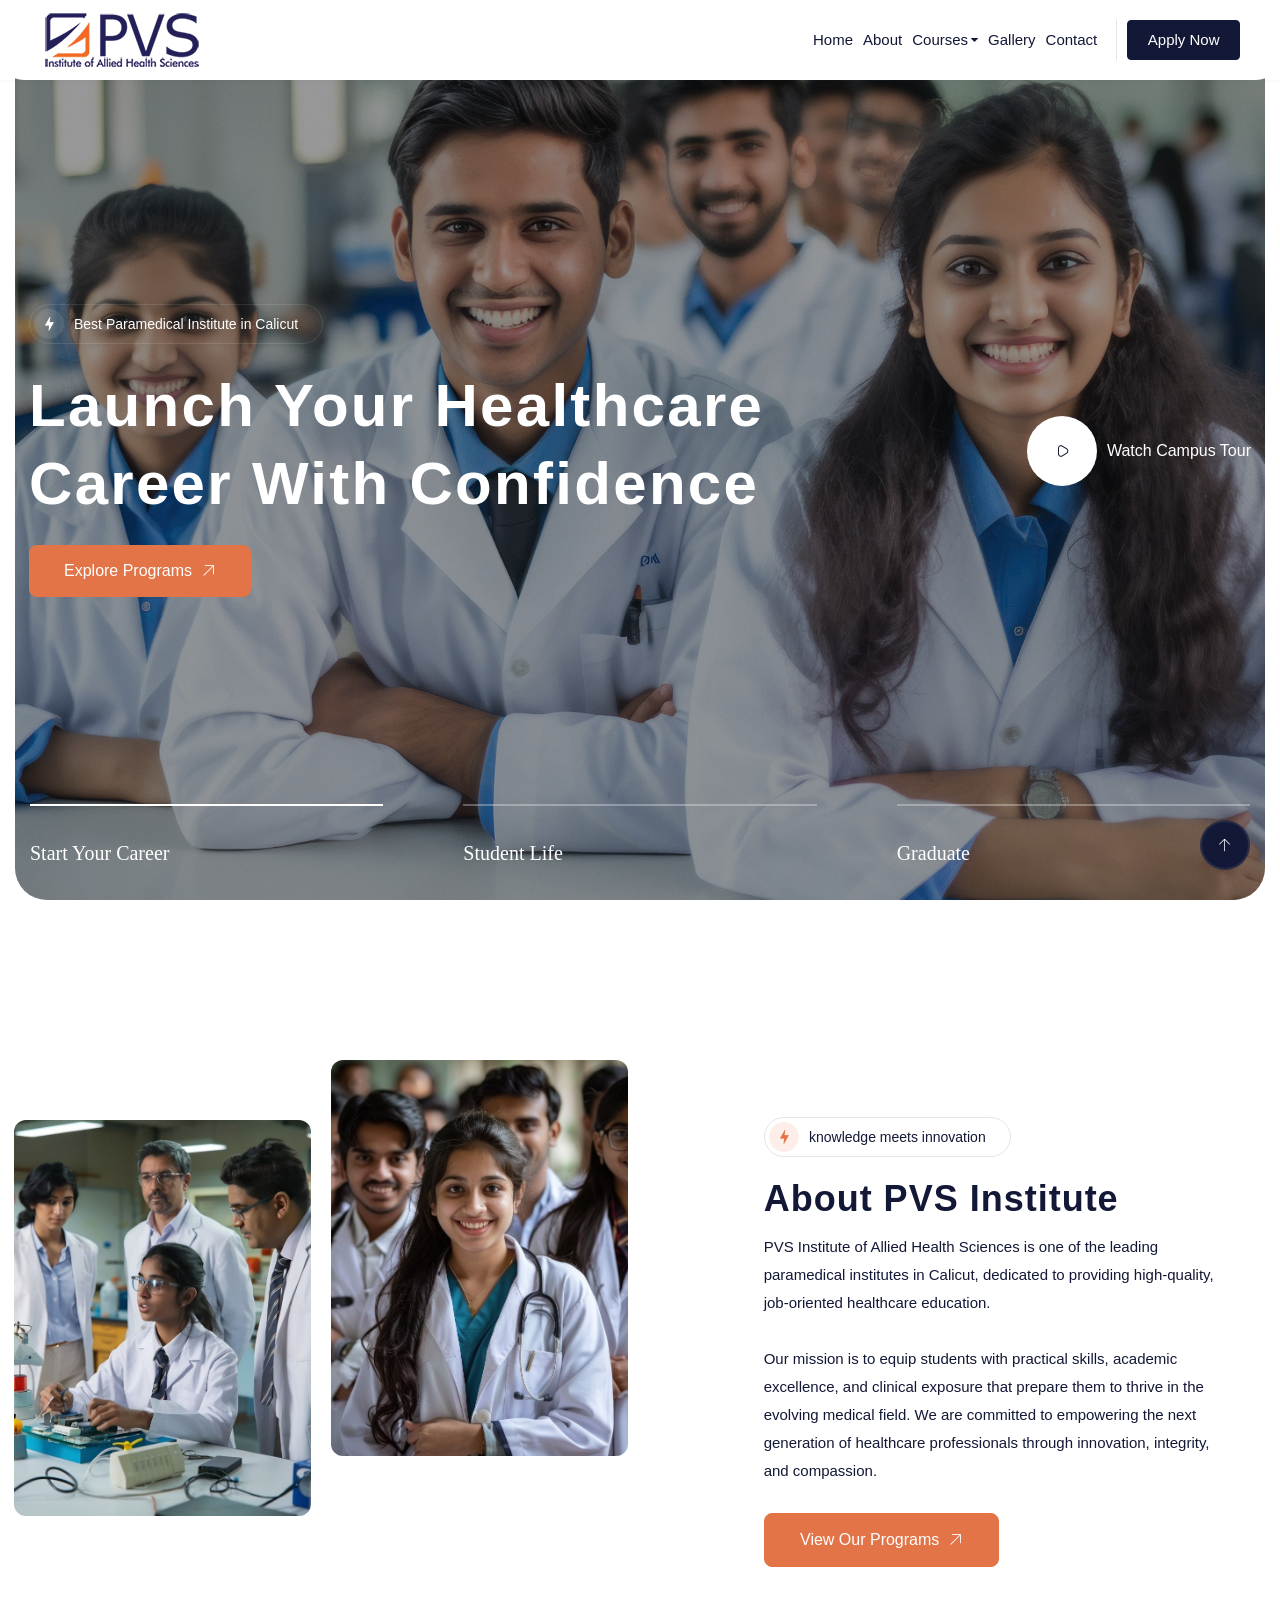
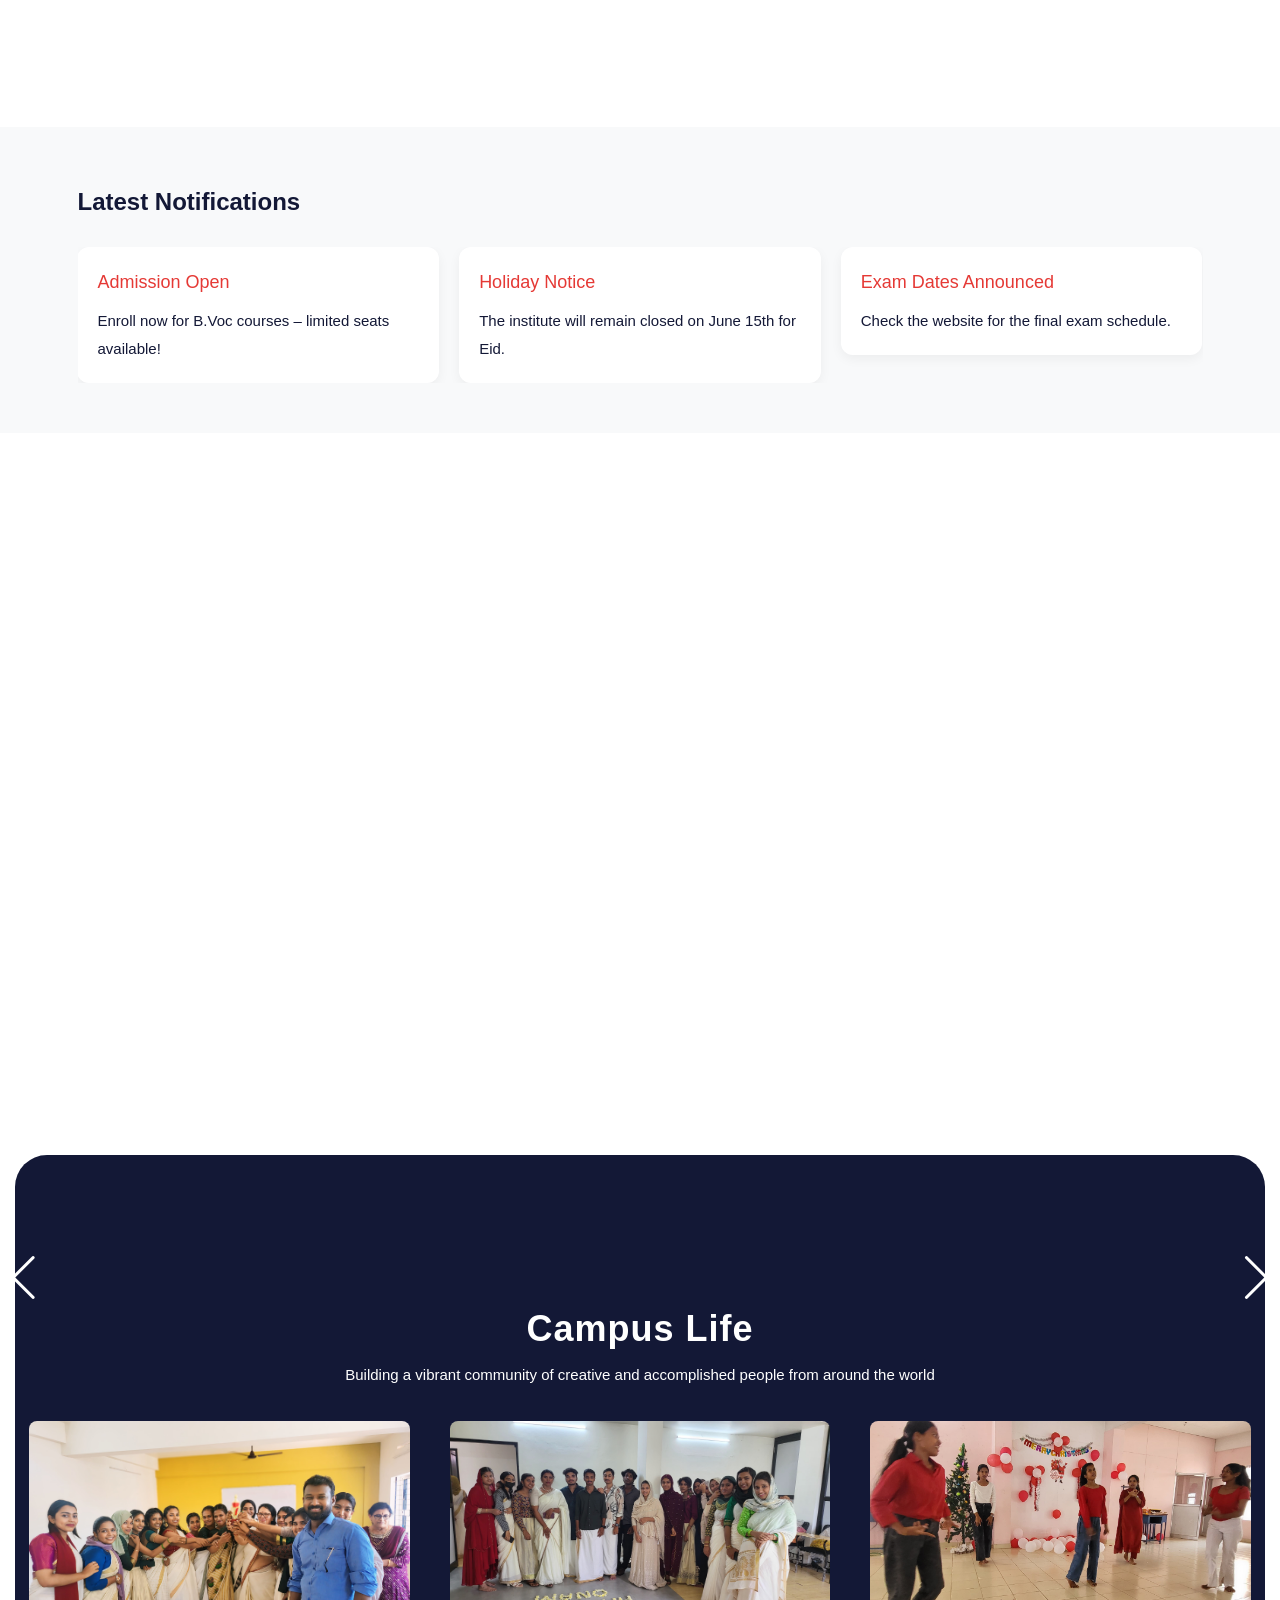
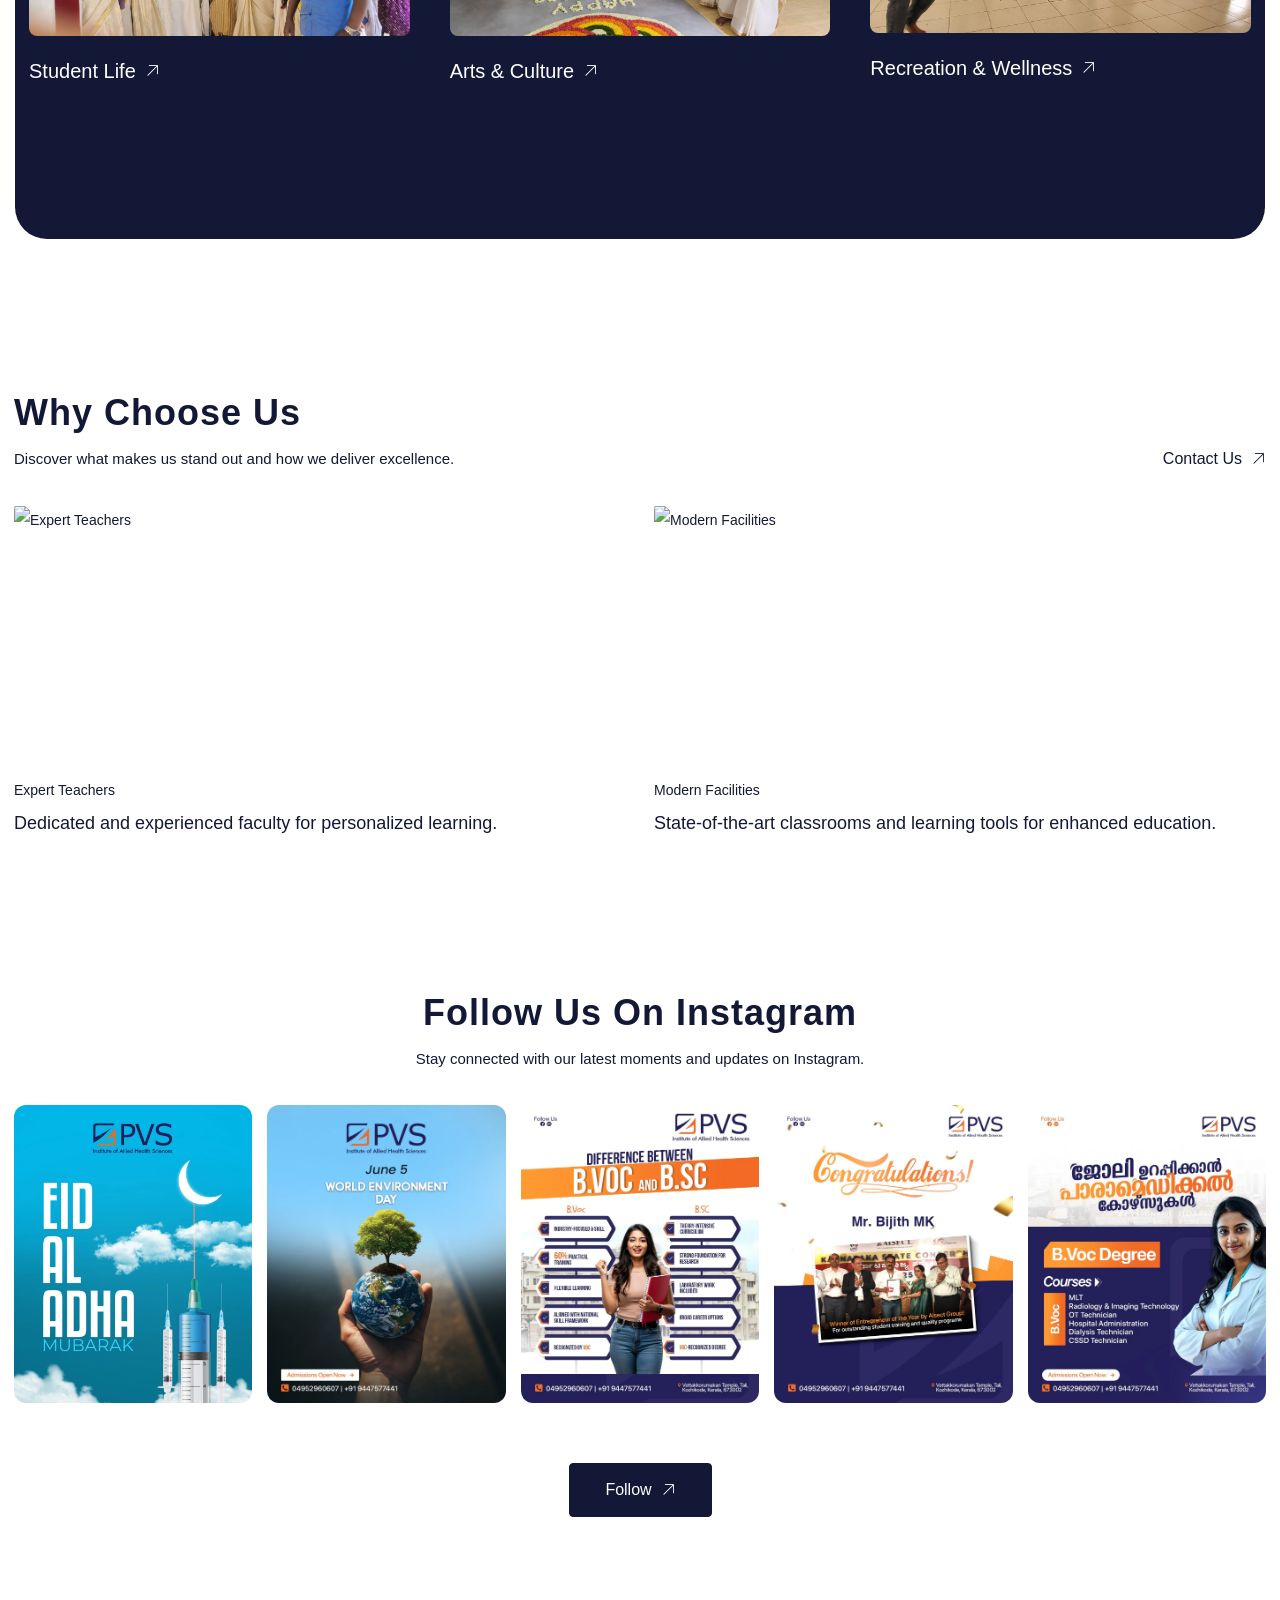
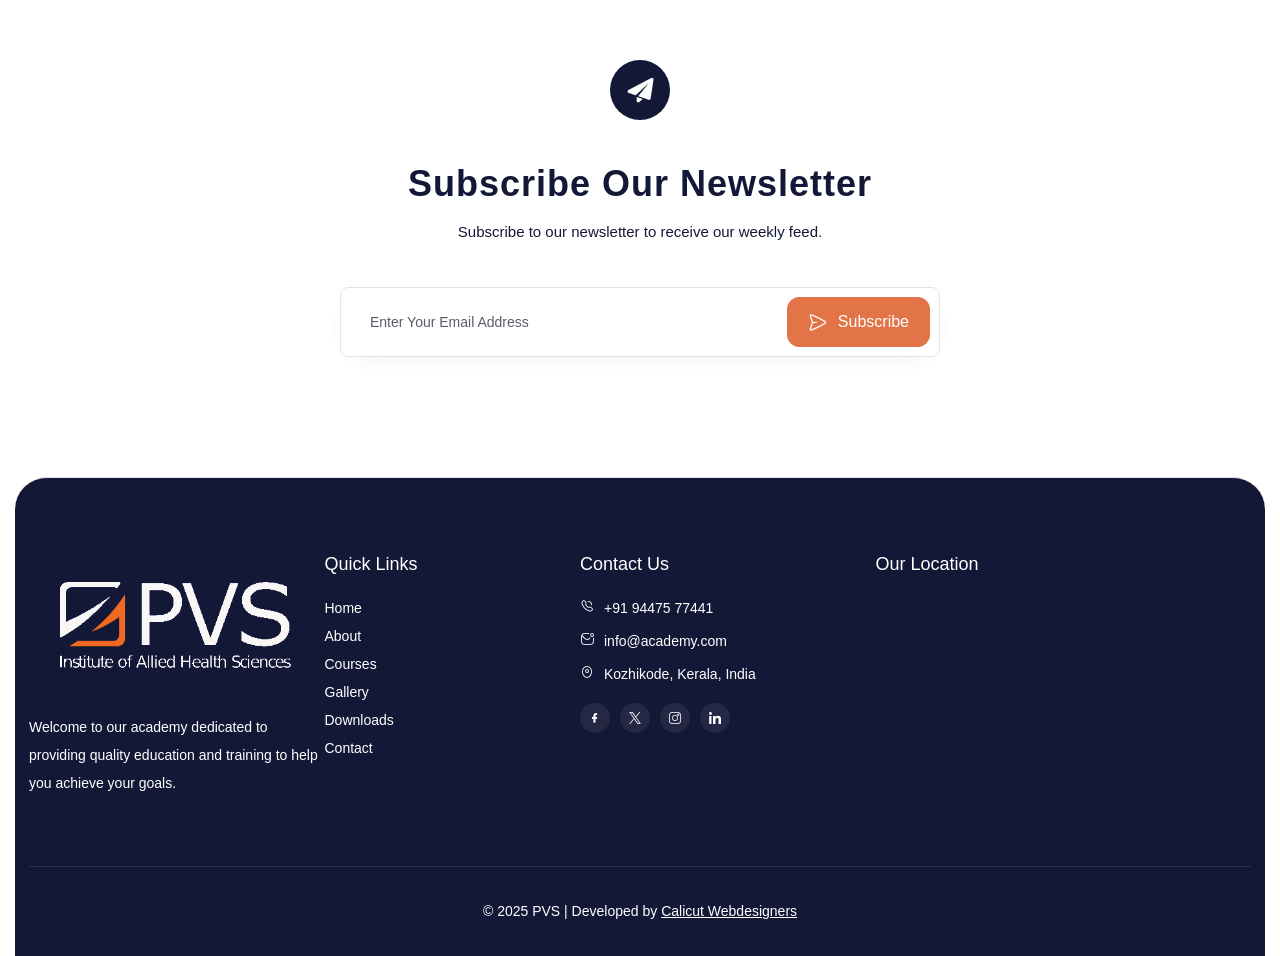
==== commit 66a215bd: "edit-3" ====
--- a/index.html
+++ b/index.html
@@ -105,12 +105,7 @@
                                                     <li>
                                                         <a href="course6.html">Hospital Administration</a>
                                                     </li>
-                                                    <li>
-                                                        <a href="course7.html">Medical Coding</a>
-                                                    </li>
-                                                    <li>
-                                                        <a href="course8.html">DMLT</a>
-                                                    </li>
+                                                    
                                                     
                                                 </ul>
                                             </li>
@@ -148,71 +143,42 @@
                     <ul>
                         
                         <li>
-                                        <a href="index.html">Home</a>
-                                        
-                                    </li>
-									<li>
-                                        <a href="about.html">About</a>
-                                        
-                                    </li>
-                                      <li class="has-children">
-                                        <a href="courses.html">Courses</a>
-                                        <ul class="mega-menu">
-                                            <li class="has-item-children">
-                                                <ul>
-                                                    <li class="title">B.Voc Courses</li>
-
-                                                    <li>
-                                                        <a href="course1.html">MLT</a>
-                                                    </li>
-                                                    <li>
-                                                        <a href="course2.html">Radiology & Imaging</a>
-                                                    </li>
-                                                    <li>
-                                                        <a href="course3.html">OT Technician</a>
-                                                    </li>
-                                                    
-                                                    <li>
-                                                        <a href="course4.html.html">Dialysis Technician</a>
-                                                    </li>
-                                                    <li>
-                                                        <a href="course5.html.html">CSSD Technician</a>
-                                                    </li>
-                                                </ul>
-                                            </li>
-                                            
-                                            <li class="has-item-children">
-                                                <ul>
-                                                    <li class="title">Other Courses</li>
-                                                    <li>
-                                                        <a href="course6.html.html">Hospital Administration</a>
-                                                    </li>
-                                                    <li>
-                                                        <a href="course7.html">Medical Coding</a>
-                                                    </li>
-                                                    <li>
-                                                        <a href="course8.html">DMLT</a>
-                                                    </li>
-                                                    
-                                                </ul>
-                                            </li>
-                                        </ul>
-                                    </li>
-                                    <li>
-                                        <a href="gallery">Gallery</a>
-                                        
-                                    </li>
-									<!-- <li>
-                                        <a href="downloads.html">Downloads</a>
-                                        
-                                    </li> -->
-									<li>
-                                        <a href="contact.html">Contact</a>
-                                        
-                                    </li>
-                                    <li>
-                                    <a href="contact.html" class="tf-button-default active header-text">Apply Now</a>
-                                    </li>
+                            <a href="index.html">Home</a>            
+                        </li>
+						<li>
+                            <a href="about.html">About</a>
+                            
+                        </li>
+                         
+                        <li>
+                            <a href="courses.html">Courses</a>
+                            <ul>
+                                <li class="fw-bold ms-4 small mt-2">B.Voc Courses</li>
+                                <li><a href="course1.html">MLT</a></li>
+                                <li><a href="course2.html">Radiology & Imaging</a></li>
+                                <li><a href="course3.html">OT Technician</a></li>
+                                <li><a href="course4.html">Dialysis Technician</a></li>
+                                <li><a href="course5.html">CSSD Technician</a></li>
+                                <li class="fw-bold ms-4 small mt-2">Other Courses</li>
+                                <li><a href="course6.html">Hospital Administration</a></li>
+                            </ul>
+                        </li>
+
+                          <li>
+                              <a href="gallery.html">Gallery</a>
+                              
+                          </li>
+						 <!-- <li>
+                              <a href="downloads.html">Downloads</a>
+                              
+                          </li> -->
+						 <li>
+                              <a href="contact.html">Contact</a>
+                              
+                          </li>
+                          <li>
+                          <a href="contact.html" class="tf-button-default active text-white header-text">Apply Now</a>
+                          </li>
                     </ul>
                 </nav>
                 
@@ -559,7 +525,7 @@
                                                 <div class="meta">
                                                     <div class="meta-item">
                                                         <i class="flaticon-calendar"></i>
-                                                        <p>4 years</p>
+                                                        <p>3 years</p>
                                                     </div>
                                                     <div class="meta-item">
                                                         <i class="flaticon-clock"></i>
@@ -567,7 +533,7 @@
                                                     </div>
                                                 </div>
                                                 <h6 class="fw-5 line-clamp-2">
-                                                    <a href="course1.html">Medical Laboratory Technology (MLT)</a>
+                                                    <a href="course1.html">Bvoc in Medical Laboratory Technology (MLT)</a>
                                                 </h6>
                                                
                                                 
@@ -584,20 +550,20 @@
                                                 </div>
                                             </div>
                                             <div class="content">
-    <div class="meta">
-        <div class="meta-item">
-            <i class="flaticon-calendar"></i>
-            <p>3 years</p>
-        </div>
-        <div class="meta-item">
-            <i class="flaticon-clock"></i>
-            <p>Regular</p>
-        </div>
-    </div>
-    <h6 class="fw-5 line-clamp-2">
-        <a href="course2.html">Radiology & Imaging Technology</a>
-    </h6>
-</div>
+                                                    <div class="meta">
+                                                        <div class="meta-item">
+                                                            <i class="flaticon-calendar"></i>
+                                                            <p>3 years</p>
+                                                        </div>
+                                                        <div class="meta-item">
+                                                            <i class="flaticon-clock"></i>
+                                                            <p>Regular</p>
+                                                        </div>
+                                                    </div>
+                                                    <h6 class="fw-5 line-clamp-2">
+                                                        <a href="course2.html">Bvoc in Radiology & Imaging Technology</a>
+                                                    </h6>
+                                                </div>
                                         </div>
                                     </div>
                                     <div class="swiper-slide">
@@ -610,24 +576,24 @@
                                                 </div>
                                             </div>
                                            <div class="content">
-    <div class="meta">
-        <div class="meta-item">
-            <i class="flaticon-calendar"></i>
-            <p>2 years</p>
-        </div>
-        <div class="meta-item">
-            <i class="flaticon-clock"></i>
-            <p>Regular</p>
-        </div>
-    </div>
-    <h6 class="fw-5 line-clamp-2">
-        <a href="course4.html">Dialysis Technician</a>
-    </h6>
-</div>
-                                        </div>
-                                    </div>
-                                    <div class="swiper-slide">
-                                        <div class="course-item hover-img title-small">
+                                                <div class="meta">
+                                                    <div class="meta-item">
+                                                        <i class="flaticon-calendar"></i>
+                                                        <p>3 years</p>
+                                                    </div>
+                                                    <div class="meta-item">
+                                                        <i class="flaticon-clock"></i>
+                                                        <p>Regular</p>
+                                                    </div>
+                                                </div>
+                                                <h6 class="fw-5 line-clamp-2">
+                                                    <a href="course4.html">Bvoc in Dialysis Technician</a>
+                                                </h6>
+                                            </div>
+                                        </div>
+                                    </div>
+                                    <div class="swiper-slide">
+                                       <div class="course-item hover-img title-small">
                                             <div class="features image-wrap">
                                                 <img class="lazyload" data-src="images/courses/research-5.jpg"
                                                     src="images/courses/research-5.jpg" alt="" />
@@ -636,21 +602,21 @@
                                                 </div>
                                             </div>
                                            <div class="content">
-    <div class="meta">
-        <div class="meta-item">
-            <i class="flaticon-calendar"></i>
-            <p>1 year</p>
-        </div>
-        <div class="meta-item">
-            <i class="flaticon-clock"></i>
-            <p>Regular</p>
-        </div>
-    </div>
-    <h6 class="fw-5 line-clamp-2">
-        <a href="course6.html">Hospital Administration</a>
-    </h6>
-</div>
-                                        </div>
+                                                <div class="meta">
+                                                    <div class="meta-item">
+                                                        <i class="flaticon-calendar"></i>
+                                                        <p>3 years</p>
+                                                    </div>
+                                                    <div class="meta-item">
+                                                        <i class="flaticon-clock"></i>
+                                                        <p>Regular</p>
+                                                    </div>
+                                                </div>
+                                                <h6 class="fw-5 line-clamp-2">
+                                                    <a href="course3.html">Bvoc in OT Technician</a>
+                                                </h6>
+                                            </div>
+                                         </div>
                                     </div>
                                     <div class="swiper-slide">
                                         <div class="course-item hover-img title-small">
@@ -662,20 +628,20 @@
                                                 </div>
                                             </div>
                                            <div class="content">
-    <div class="meta">
-        <div class="meta-item">
-            <i class="flaticon-calendar"></i>
-            <p>1.5 years</p>
-        </div>
-        <div class="meta-item">
-            <i class="flaticon-clock"></i>
-            <p>Regular</p>
-        </div>
-    </div>
-    <h6 class="fw-5 line-clamp-2">
-        <a href="course5.html">CSSD Technician</a>
-    </h6>
-</div>
+                                                <div class="meta">
+                                                    <div class="meta-item">
+                                                        <i class="flaticon-calendar"></i>
+                                                        <p>3 years</p>
+                                                    </div>
+                                                    <div class="meta-item">
+                                                        <i class="flaticon-clock"></i>
+                                                        <p>Regular</p>
+                                                    </div>
+                                                </div>
+                                                <h6 class="fw-5 line-clamp-2">
+                                                    <a href="course5.html">Bvoc in CSSD Technician</a>
+                                                </h6>
+                                            </div>
                                         </div>
                                     </div>
                                    
@@ -735,187 +701,16 @@
             <!-- campus-life -->
 
             <!-- saying -->
-           <section class="section-saying-h9 tf-spacing-8">
-                <div class="tf-container">
-                    <div class="row justify-center">
-                        <div class="col-xl-10 col-sm-12">
-                            <div class="widget-saying">
-                                <div class="widget-saying-header">
-                                    <h2 class="title wow fadeInUp" data-wow-delay="0.1s">
-                                        What Our Students & Parents Say
-                                    </h2>
-                                    <p class="text wow fadeInUp" data-wow-delay="0.2s">
-                                        Hear from those who have experienced the best paramedical training in Calicut
-                                    </p>
-                                </div>
-                                <div class="gallery">
-                                    <div class="swiper-button-prev widget-saying-button">
-                                        <!-- SVG remains unchanged -->
-                                    </div>
-                                    <div class="swiper-button-next widget-saying-button">
-                                        <!-- SVG remains unchanged -->
-                                    </div>
-                                    <div class="swiper-container gallery-thumbs">
-                                        <div class="swiper-wrapper">
-                                            <div class="swiper-slide">
-                                                <img class="lazyload" src="images/avatar/user-1.jpg" data-src="images/avatar/user-1.jpg" alt="">
-                                            </div>
-                                            <div class="swiper-slide">
-                                                <img class="lazyload" src="images/avatar/user-2.jpg" data-src="images/avatar/user-2.jpg" alt="">
-                                            </div>
-                                            <div class="swiper-slide">
-                                                <img class="lazyload" src="images/avatar/user-3.jpg" data-src="images/avatar/user-3.jpg" alt="">
-                                            </div>
-                                            <div class="swiper-slide">
-                                                <img class="lazyload" src="images/avatar/user-4.jpg" data-src="images/avatar/user-4.jpg" alt="">
-                                            </div>
-                                            <div class="swiper-slide">
-                                                <img class="lazyload" src="images/avatar/user-5.jpg" data-src="images/avatar/user-5.jpg" alt="">
-                                            </div>
-                                        </div>
-                                    </div>
-                                    <div class="swiper-container gallery-slider">
-                                        <div class="swiper-wrapper">
-                                            <div class="swiper-slide">
-                                                <div class="widget-saying-item">
-                                                    <div class="info">
-                                                        <a href="#"><span class="name">Anjali Raj</span></a>
-                                                        <span>MLT Student</span>
-                                                        <div class="ratings">
-                                                            <i class="icon-star-1"></i><i class="icon-star-1"></i><i class="icon-star-1"></i><i class="icon-star-1"></i><i class="icon-star-1"></i>
-                                                        </div>
-                                                    </div>
-                                                    <div class="widget-saying-content">
-                                                        <p class="text">The faculty here are truly supportive. I was able to gain hands-on experience and land a job before graduation!</p>
-                                                    </div>
-                                                </div>
-                                            </div>
-                                            <div class="swiper-slide">
-                                                <div class="widget-saying-item">
-                                                    <div class="info">
-                                                        <a href="#"><span class="name">Rashid K</span></a>
-                                                        <span>Parent</span>
-                                                        <div class="ratings">
-                                                            <i class="icon-star-1"></i><i class="icon-star-1"></i><i class="icon-star-1"></i><i class="icon-star-1"></i><i class="icon-star-1"></i>
-                                                        </div>
-                                                    </div>
-                                                    <div class="widget-saying-content">
-                                                        <p class="text">My daughter studied CSSD here. The transformation in her confidence and skills is remarkable. Highly recommended.</p>
-                                                    </div>
-                                                </div>
-                                            </div>
-                                            <div class="swiper-slide">
-                                                <div class="widget-saying-item">
-                                                    <div class="info">
-                                                        <a href="#"><span class="name">Fathima Niyas</span></a>
-                                                        <span>OTT Technician Student</span>
-                                                        <div class="ratings">
-                                                            <i class="icon-star-1"></i><i class="icon-star-1"></i><i class="icon-star-1"></i><i class="icon-star-1"></i><i class="icon-star-1"></i>
-                                                        </div>
-                                                    </div>
-                                                    <div class="widget-saying-content">
-                                                        <p class="text">The campus environment is motivating. We get practical sessions regularly, and the placement support is strong.</p>
-                                                    </div>
-                                                </div>
-                                            </div>
-                                            <div class="swiper-slide">
-                                                <div class="widget-saying-item">
-                                                    <div class="info">
-                                                        <a href="#"><span class="name">Jibin Thomas</span></a>
-                                                        <span>DMLT Graduate</span>
-                                                        <div class="ratings">
-                                                            <i class="icon-star-1"></i><i class="icon-star-1"></i><i class="icon-star-1"></i><i class="icon-star-1"></i><i class="icon-star-1"></i>
-                                                        </div>
-                                                    </div>
-                                                    <div class="widget-saying-content">
-                                                        <p class="text">I chose this institute based on reviews and it truly lived up to expectations. The labs are well-equipped and the syllabus is job-focused.</p>
-                                                    </div>
-                                                </div>
-                                            </div>
-                                            <div class="swiper-slide">
-                                                <div class="widget-saying-item">
-                                                    <div class="info">
-                                                        <a href="#"><span class="name">Meera Santhosh</span></a>
-                                                        <span>Parent</span>
-                                                        <div class="ratings">
-                                                            <i class="icon-star-1"></i><i class="icon-star-1"></i><i class="icon-star-1"></i><i class="icon-star-1"></i><i class="icon-star-1"></i>
-                                                        </div>
-                                                    </div>
-                                                    <div class="widget-saying-content">
-                                                        <p class="text">The best paramedical training center in Calicut. Professional staff and a great academic environment for our kids’ future.</p>
-                                                    </div>
-                                                </div>
-                                            </div>
-                                        </div>
-                                    </div>                      
-                                </div>
-                            </div>
-                        </div>
-                    </div>
-                </div>
-            </section>
+         
 
             <!-- saying -->
 
             <!-- wrap-brand -->
-            <section class="tf-spacing-5 section-logo pt-0">
-                <div class="tf-container">
-                    <div class="col-12">
-                        <h6 class="text text-center font-outfix wow fadeInUp" data-wow-delay="0.1s">
-                           Hospitals we are connected with up with
-                        </h6>
-                        <div class="wrap-brand-inner">
-                            <div class="row">
-                                <div class="col-12">
-                                    <div class="wrap-brand">
-                                        <div class="slide-brand swiper-container">
-                                            <div class="swiper-wrapper">
-                                                <div class="swiper-slide">
-                                                    <div class="slogan-logo">
-                                                        <img class="lazyload" src="images/brand/brand-1.png"
-                                                            data-src="images/brand/brand-1.png" alt="">
-                                                    </div>
-                                                </div>
-                                                <div class="swiper-slide">
-                                                    <div class="slogan-logo">
-                                                        <img class="lazyload" src="images/brand/brand-2.png"
-                                                            data-src="images/brand/brand-2.png" alt="">
-                                                    </div>
-                                                </div>
-                                                <div class="swiper-slide">
-                                                    <div class="slogan-logo">
-                                                        <img class="lazyload" src="images/brand/brand-3.png"
-                                                            data-src="images/brand/brand-3.png" alt="">
-                                                    </div>
-                                                </div>
-                                                <div class="swiper-slide">
-                                                    <div class="slogan-logo">
-                                                        <img class="lazyload" src="images/brand/brand-4.png"
-                                                            data-src="images/brand/brand-4.png" alt="">
-                                                    </div>
-                                                </div>
-                                                <div class="swiper-slide">
-                                                    <div class="slogan-logo">
-                                                        <img class="lazyload" src="images/brand/brand-5.png"
-                                                            data-src="images/brand/brand-5.png" alt="">
-                                                    </div>
-                                                </div>
-                                               
-                                                
-
-                                            </div>
-                                        </div>
-                                    </div>
-                                </div>
-                            </div>
-                        </div>
-                    </div>
-                </div>
-            </section>
+          
             <!-- /wrap-brand -->
 
             <!-- section-event -->
-             <section class="section-event tf-spacing-11 sp-border">
+             <!-- <section class="section-event tf-spacing-11 sp-border">
                 <div class="tf-container">
                     <div class="row">
                         <div class="col-12">
@@ -999,7 +794,7 @@
                         </div>
                     </div>
                 </div>
-            </section>
+            </section> -->
 
 
             <!-- /section-event -->
@@ -1238,7 +1033,7 @@
                             <ul class="address list-none p-0 m-0 mb-4">
                             <li class="flex gap-10 items-center mb-2">
                                 <div class="icon"><i class="flaticon-call"></i></div>
-                                <p>+91 12345 67890</p>
+                                <p>+91 94475 77441</p>
                             </li>
                             <li class="flex gap-10 items-center mb-2">
                                 <div class="icon"><i class="flaticon-mail-1"></i></div>
@@ -1326,6 +1121,7 @@
 
 
 
+
     <!-- /Javascript -->
 </body>
 
--- a/css/styles.css
+++ b/css/styles.css
@@ -15291,7 +15291,24 @@
     transform: scale(1.03);
     box-shadow: 0 4px 20px rgba(0,0,0,0.2);
   }
+
+
+
   
+@media (max-width: 991px) {
+  nav#menu .has-children .mega-menu {
+    display: block !important;
+    position: relative;
+    background: #fff;
+    padding: 10px;
+    color: #333;
+  }
+  nav#menu .mega-menu li a {
+    color: #333;
+    display: block;
+    padding: 5px 0;
+  }
+}
 
 
   
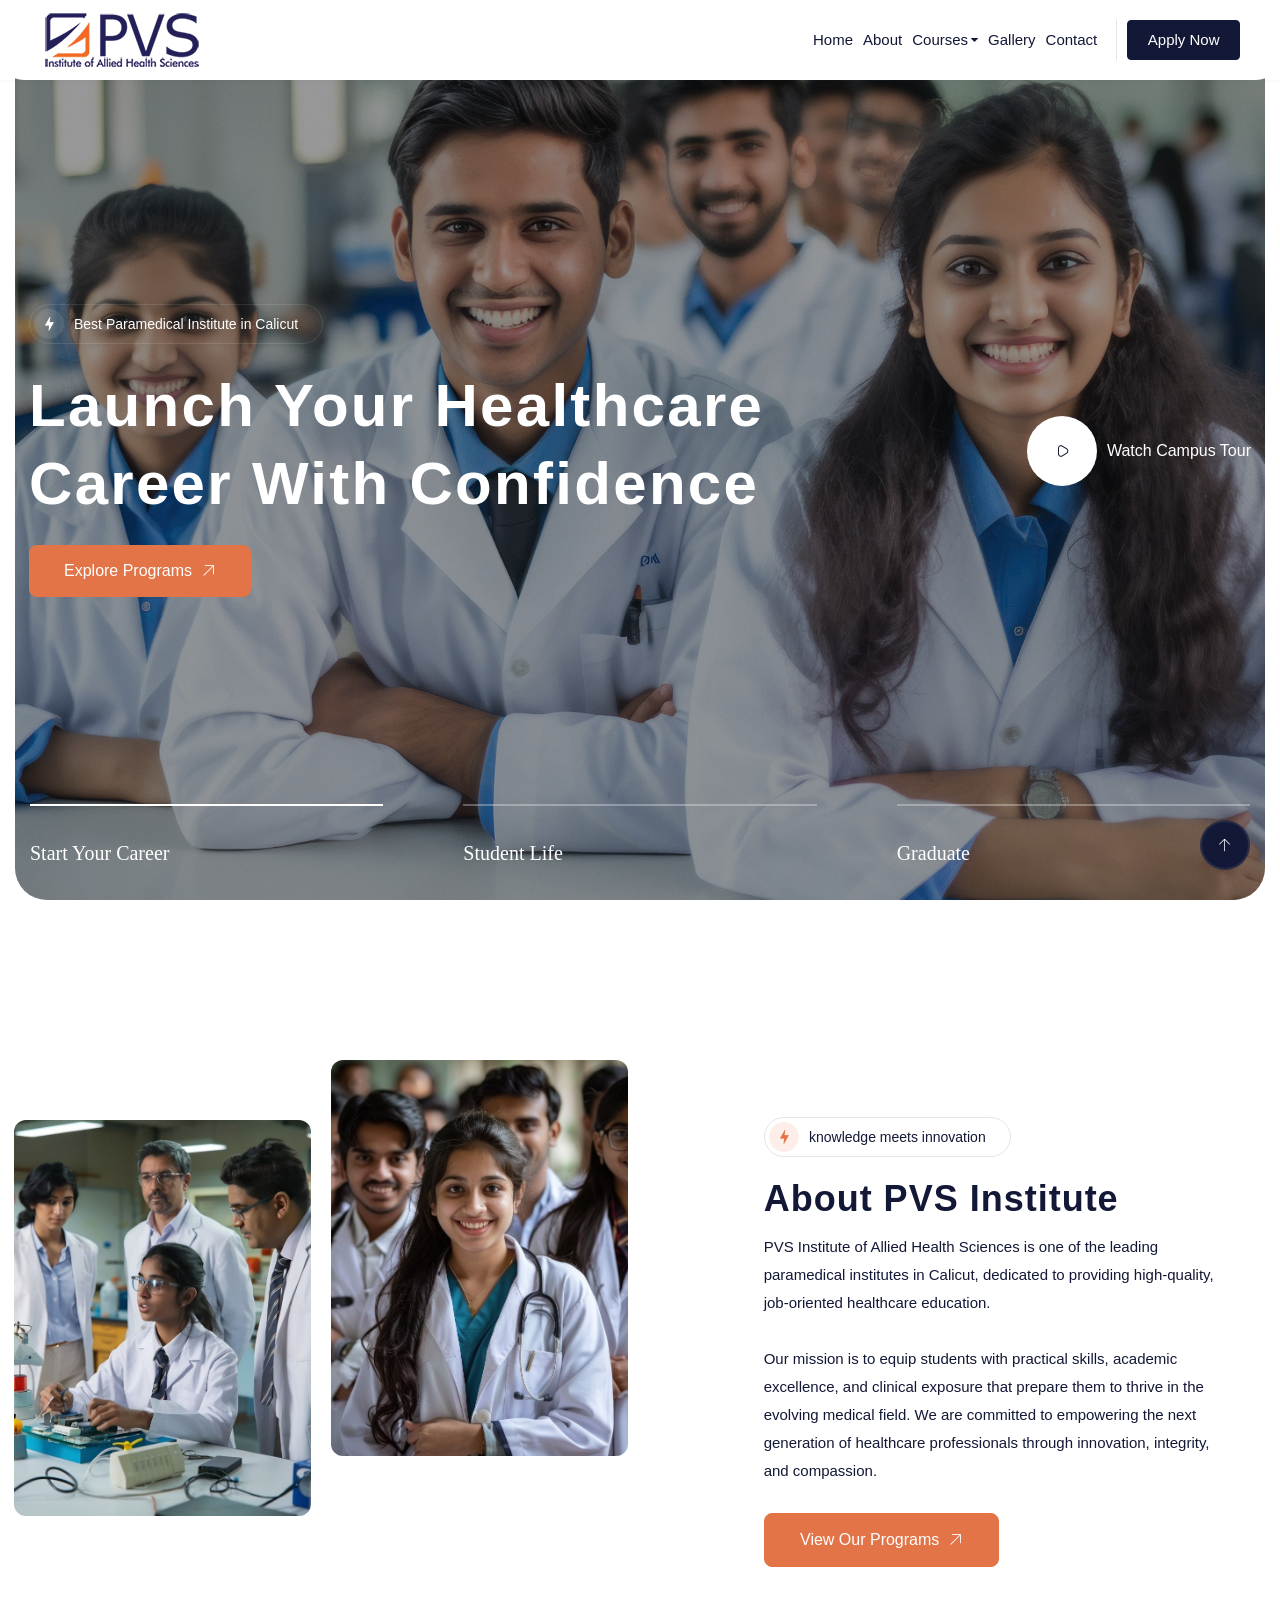
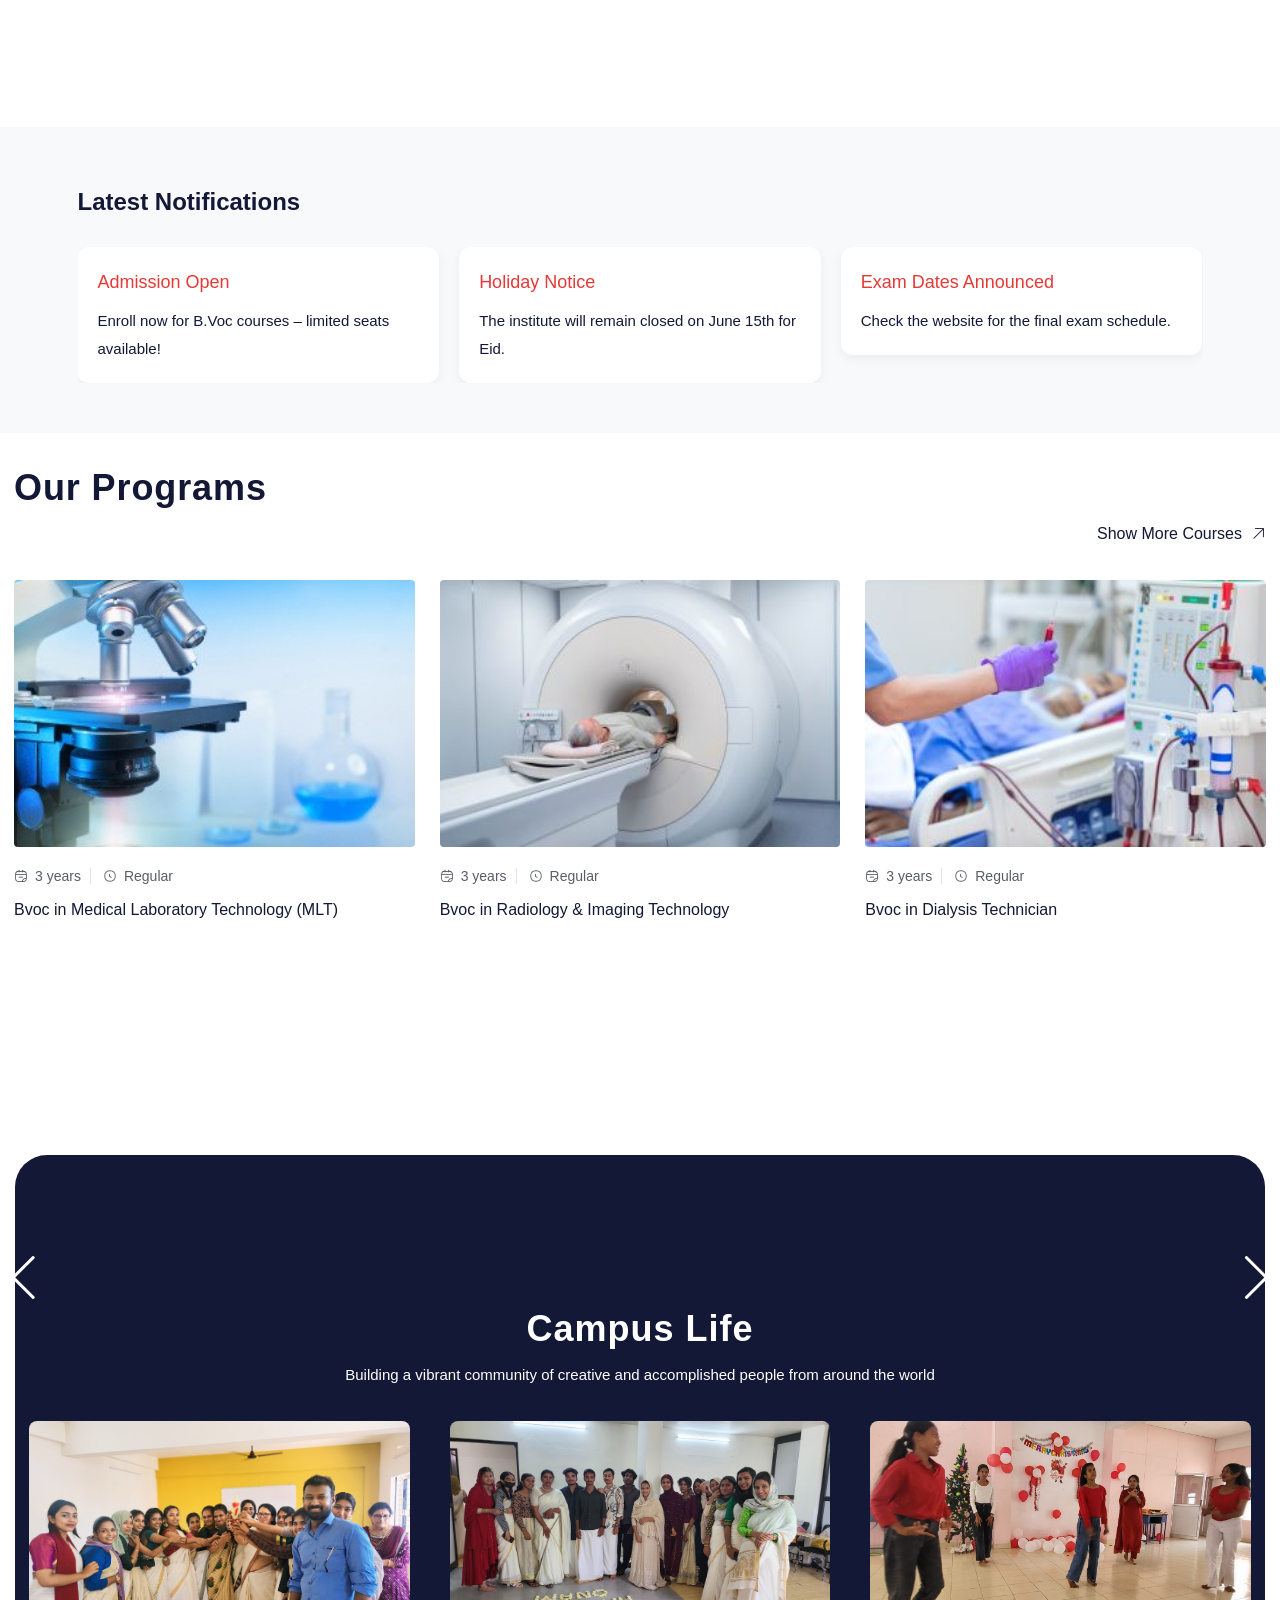
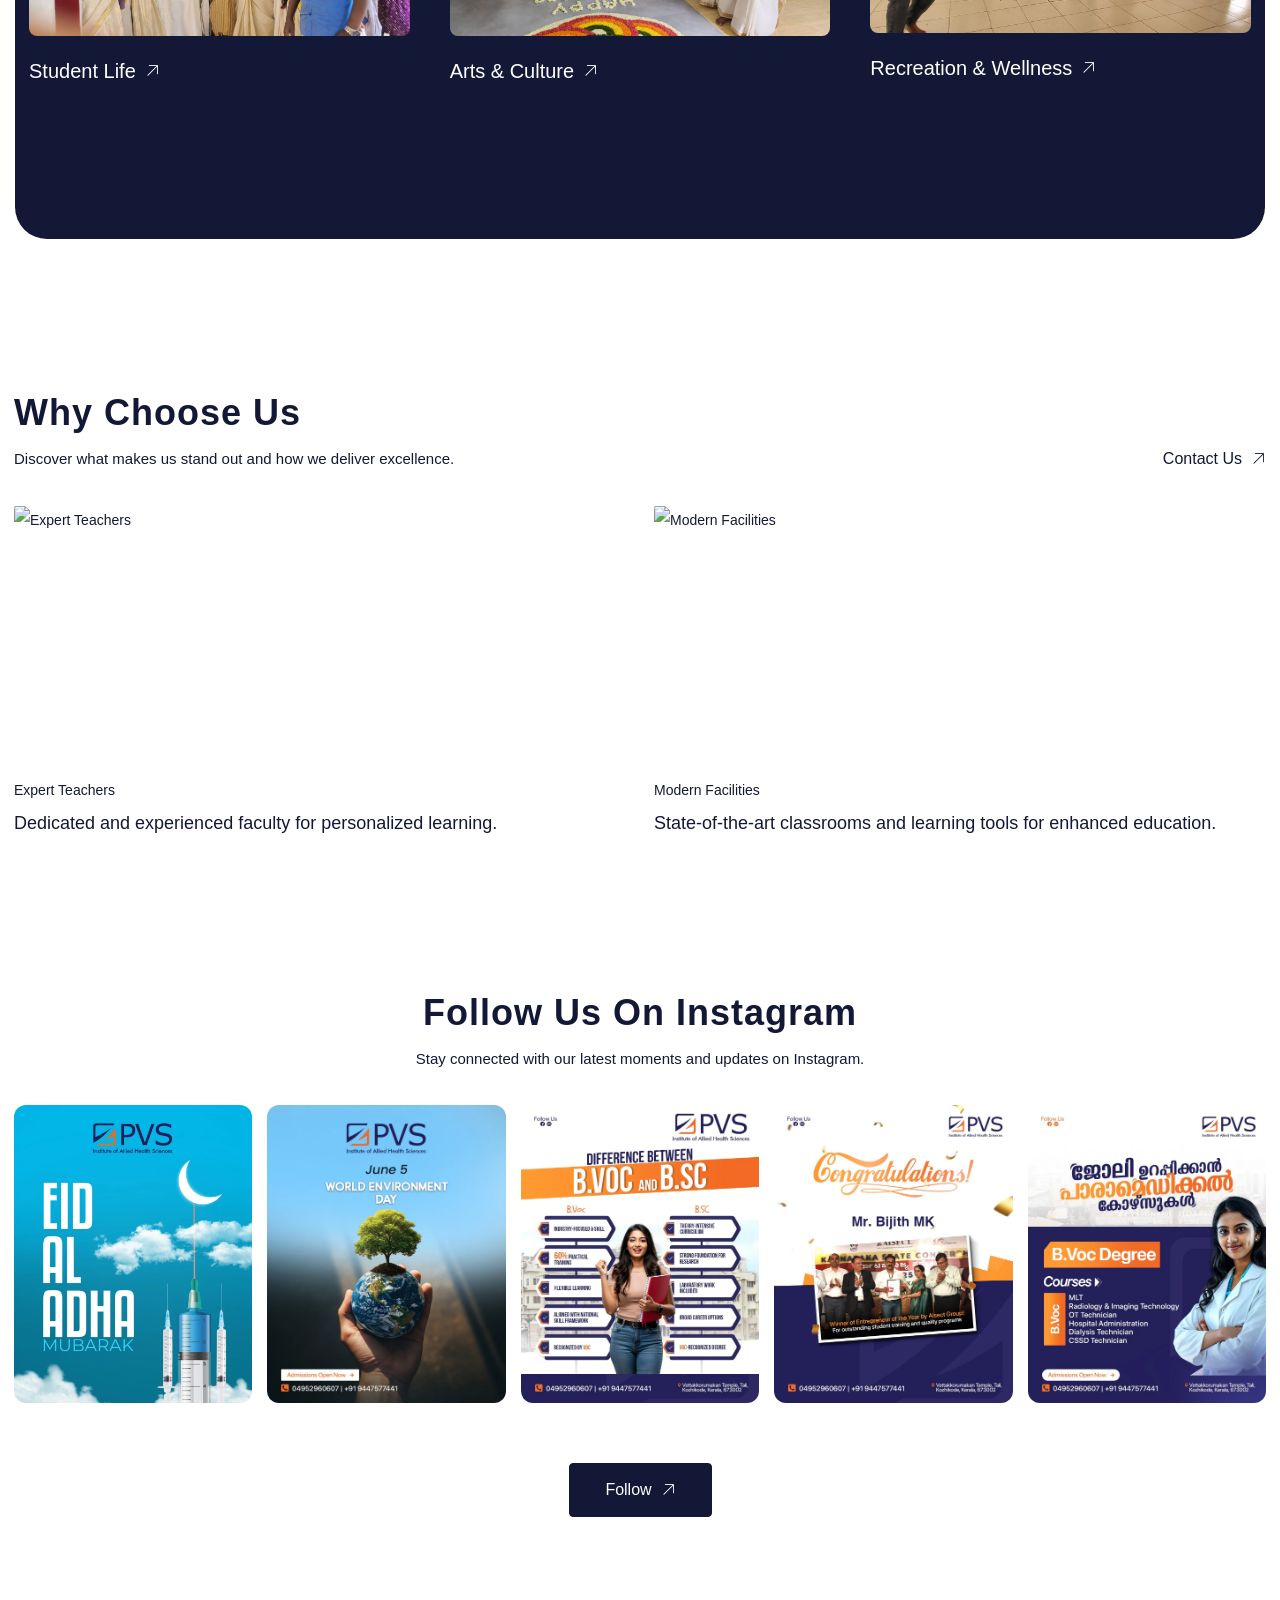
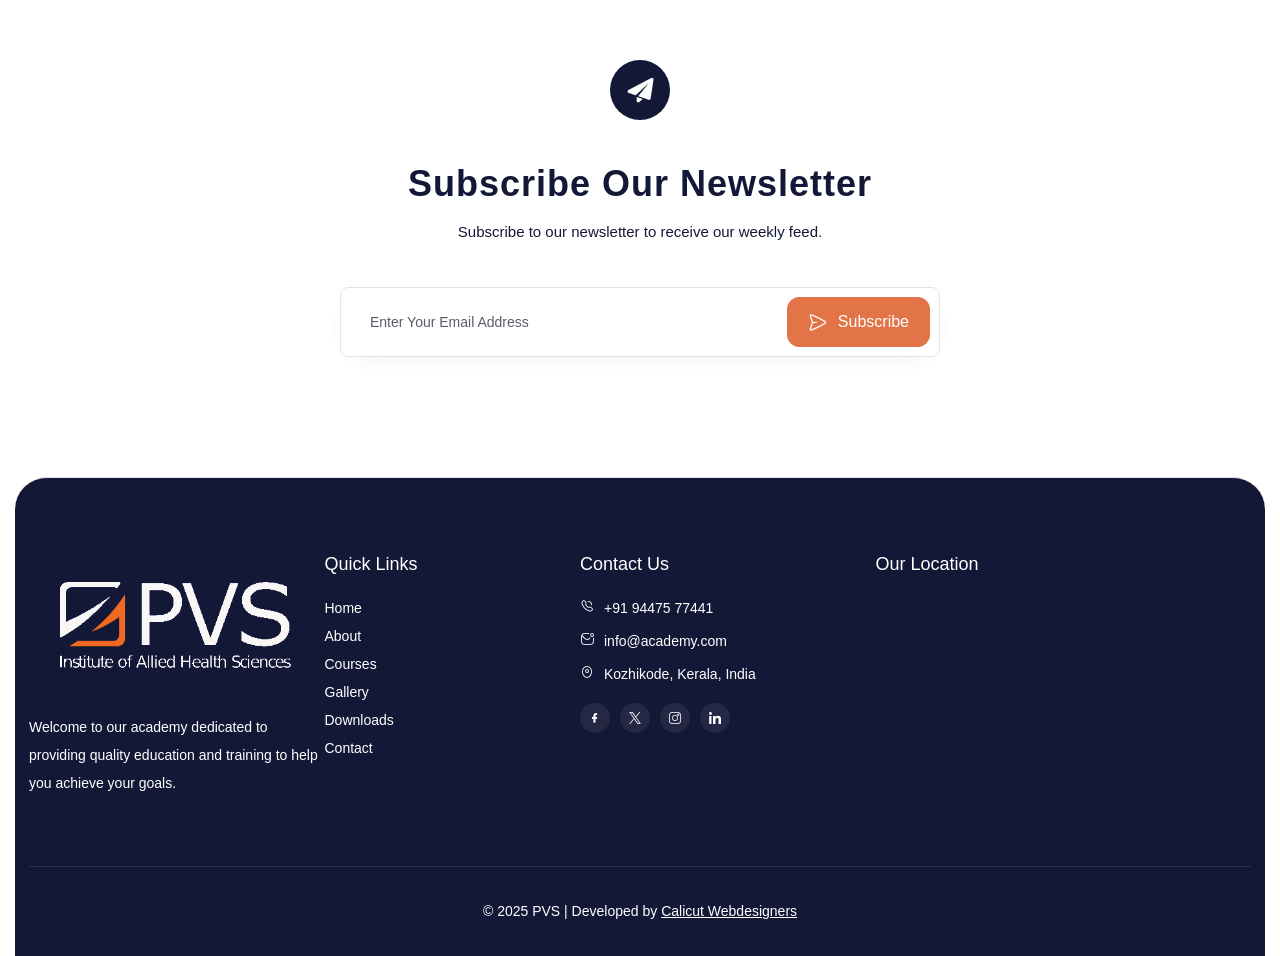
==== commit 35fd27ac: "instagram update" ====
--- a/index.html
+++ b/index.html
@@ -908,7 +908,7 @@
                                 <div class="swiper-wrapper grid-sw-5">
                                     <div class="swiper-slide">
                                         <div class="instagram-item hover-img style-column">
-                                            <a href="#" class="image-wrap">
+                                            <a href="https://www.instagram.com/p/DKj22ZIvCrZ/" class="image-wrap">
                                                 <img class="lazyload" data-src="images/section/instagram-1.jpg"
                                                     src="images/section/instagram-1.jpg" alt="">
                                             </a>
@@ -916,7 +916,7 @@
                                     </div>
                                     <div class="swiper-slide">
                                         <div class="instagram-item hover-img style-column">
-                                            <a href="#" class="image-wrap">
+                                            <a href="https://www.instagram.com/p/DKgoqZuvlfO/" class="image-wrap">
                                                 <img class="lazyload" data-src="images/section/instagram-2.jpg"
                                                     src="images/section/instagram-2.jpg" alt="">
                                             </a>
@@ -924,7 +924,7 @@
                                     </div>
                                     <div class="swiper-slide">
                                         <div class="instagram-item hover-img style-column">
-                                            <a href="#" class="image-wrap">
+                                            <a href="https://www.instagram.com/p/DKb3Al9P25t/" class="image-wrap">
                                                 <img class="lazyload" data-src="images/section/instagram-3.jpg"
                                                     src="images/section/instagram-3.jpg" alt="">
                                             </a>
@@ -932,7 +932,7 @@
                                     </div>
                                     <div class="swiper-slide">
                                         <div class="instagram-item hover-img style-column">
-                                            <a href="#" class="image-wrap">
+                                            <a href="https://www.instagram.com/p/DKMS-CIPSu9/" class="image-wrap">
                                                 <img class="lazyload" data-src="images/section/instagram-4.jpg"
                                                     src="images/section/instagram-4.jpg" alt="">
                                             </a>
@@ -940,7 +940,7 @@
                                     </div>
                                     <div class="swiper-slide">
                                         <div class="instagram-item hover-img style-column">
-                                            <a href="#" class="image-wrap">
+                                            <a href="https://www.instagram.com/p/DKG57H_v3HM/" class="image-wrap">
                                                 <img class="lazyload" data-src="images/section/instagram-5.jpg"
                                                     src="images/section/instagram-5.jpg" alt="">
                                             </a>
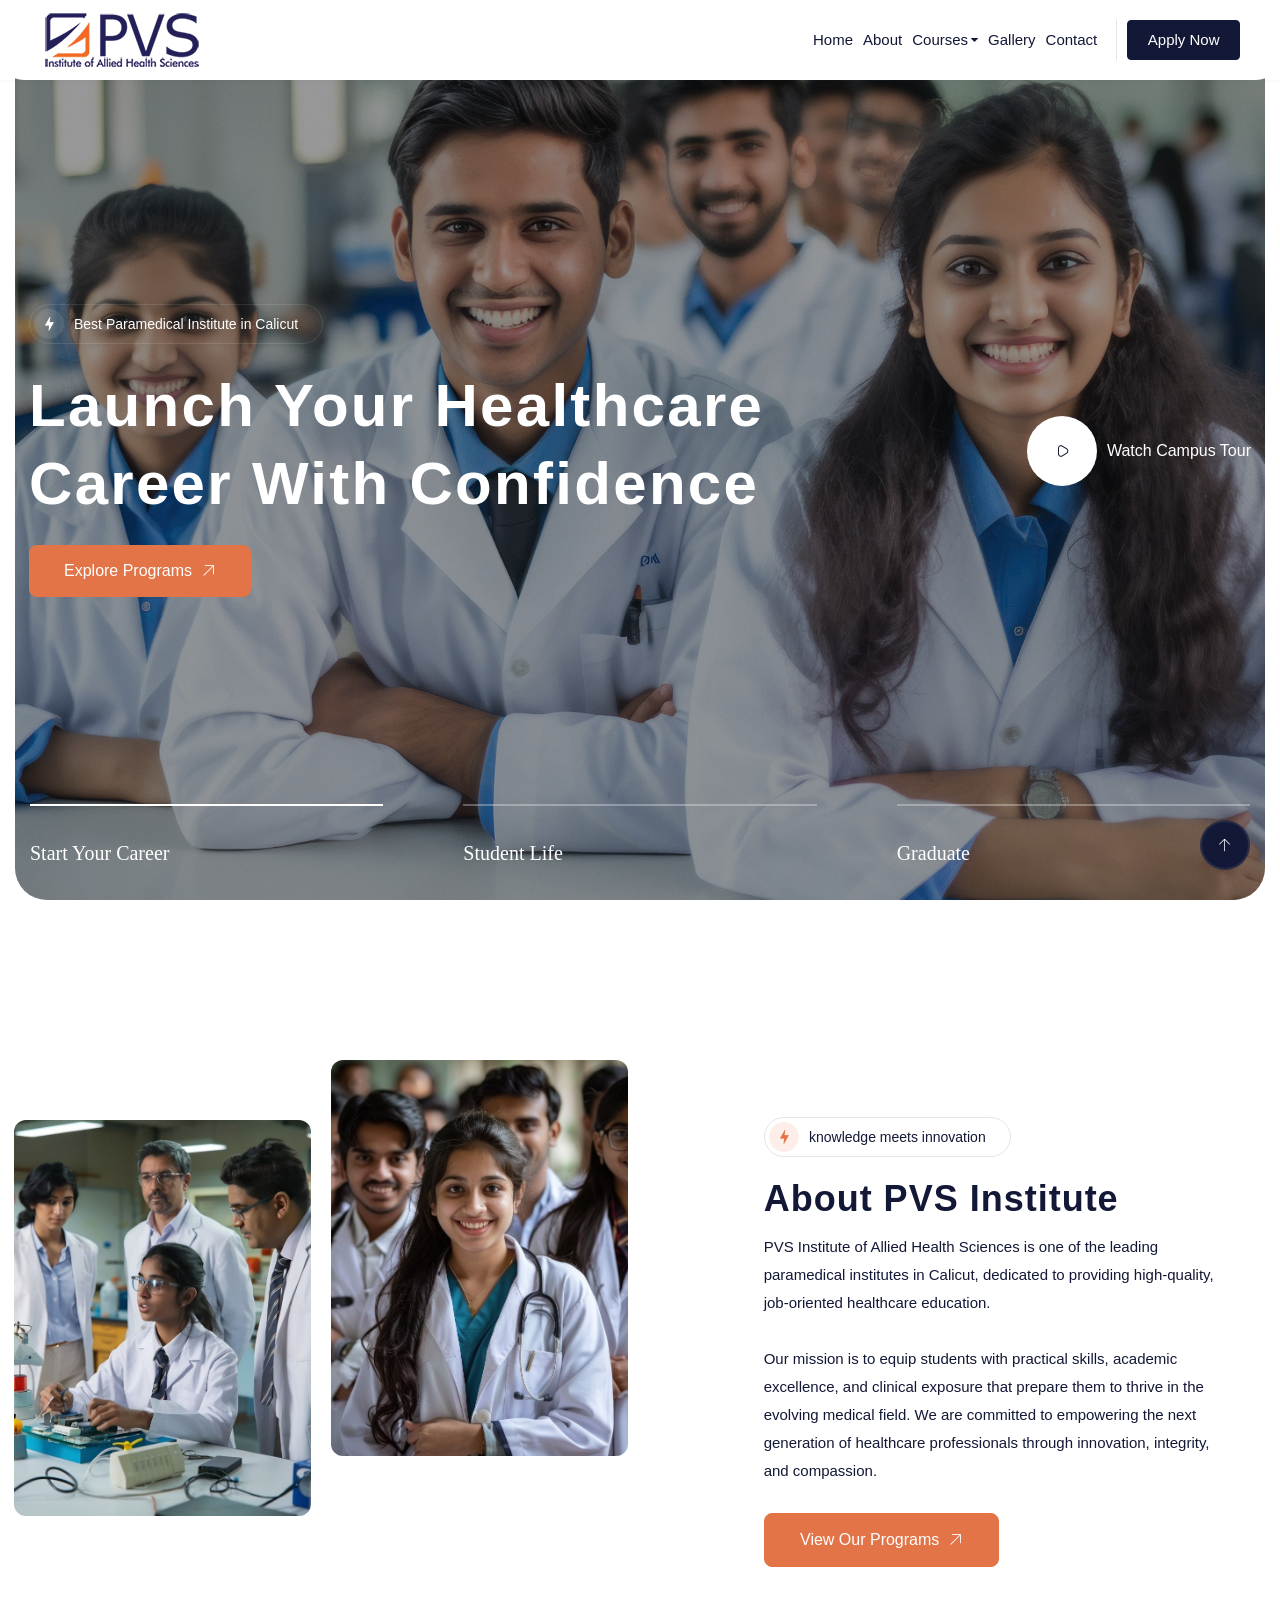
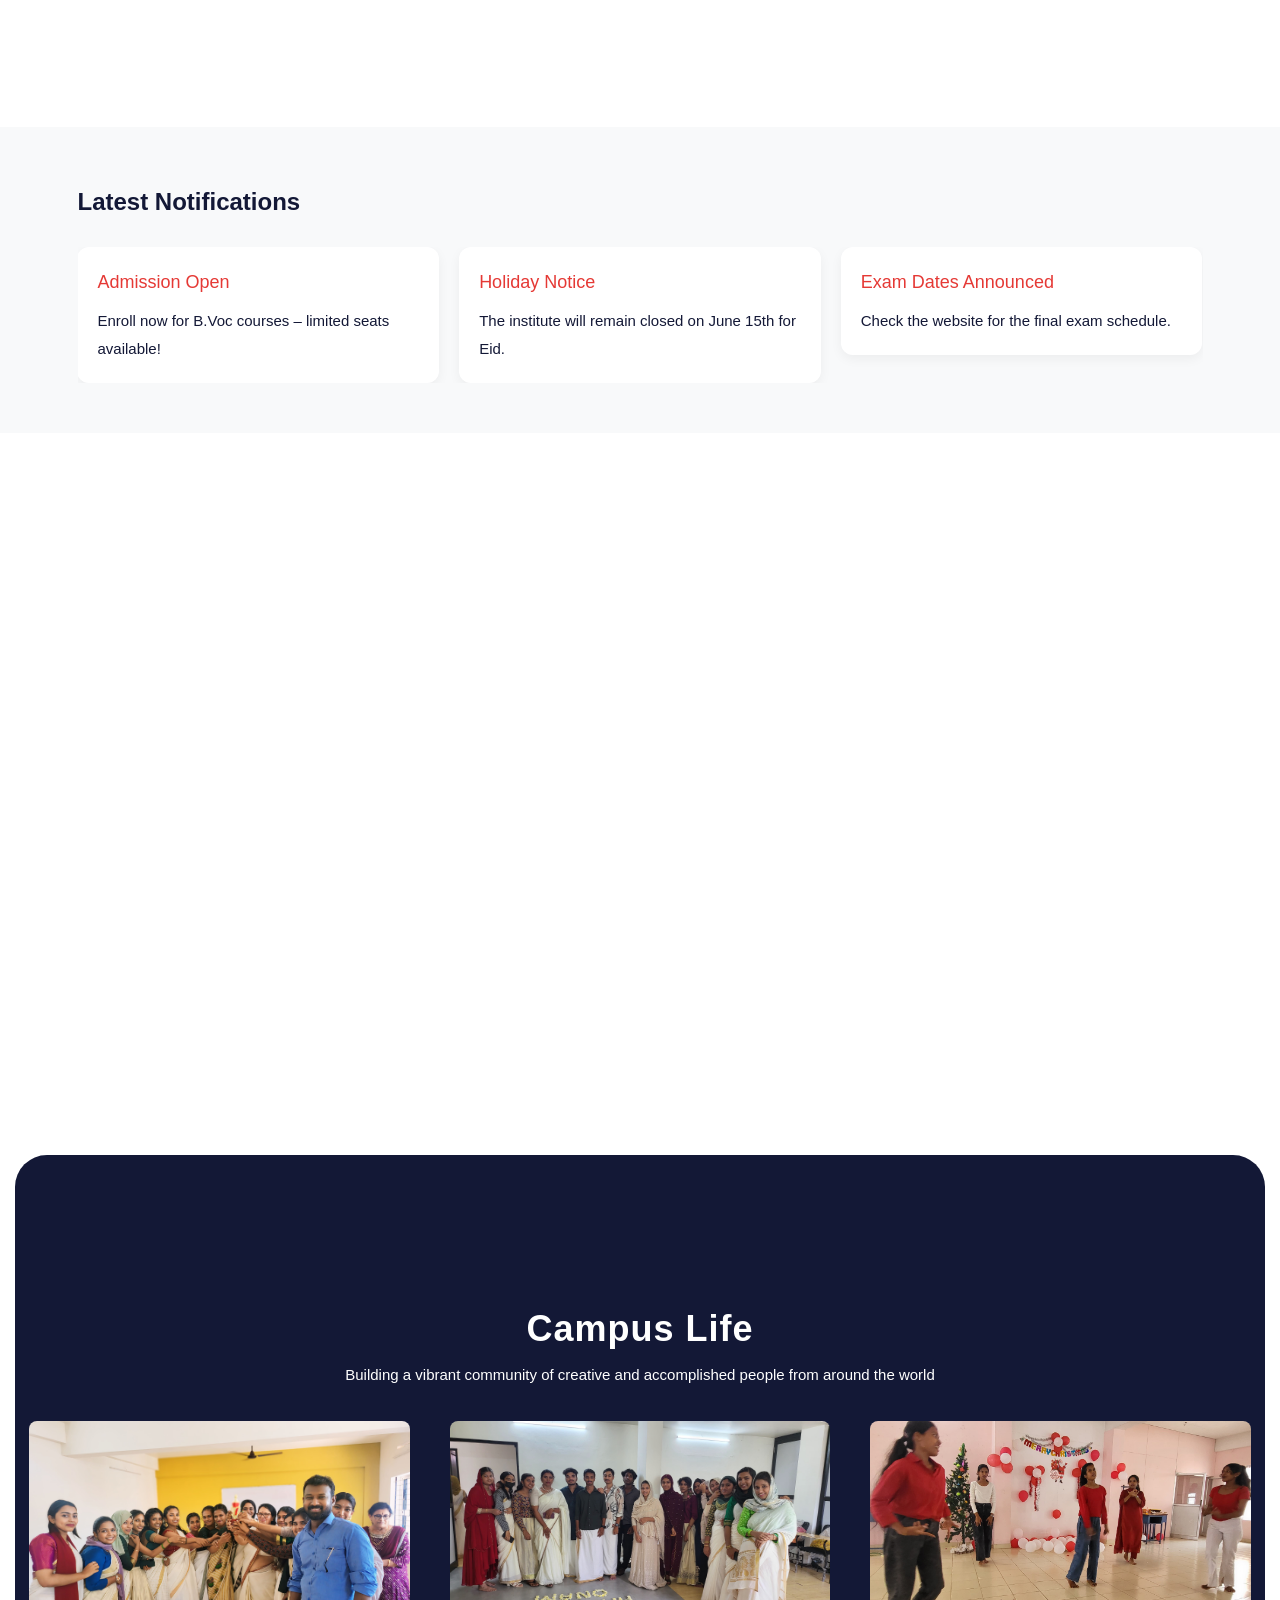
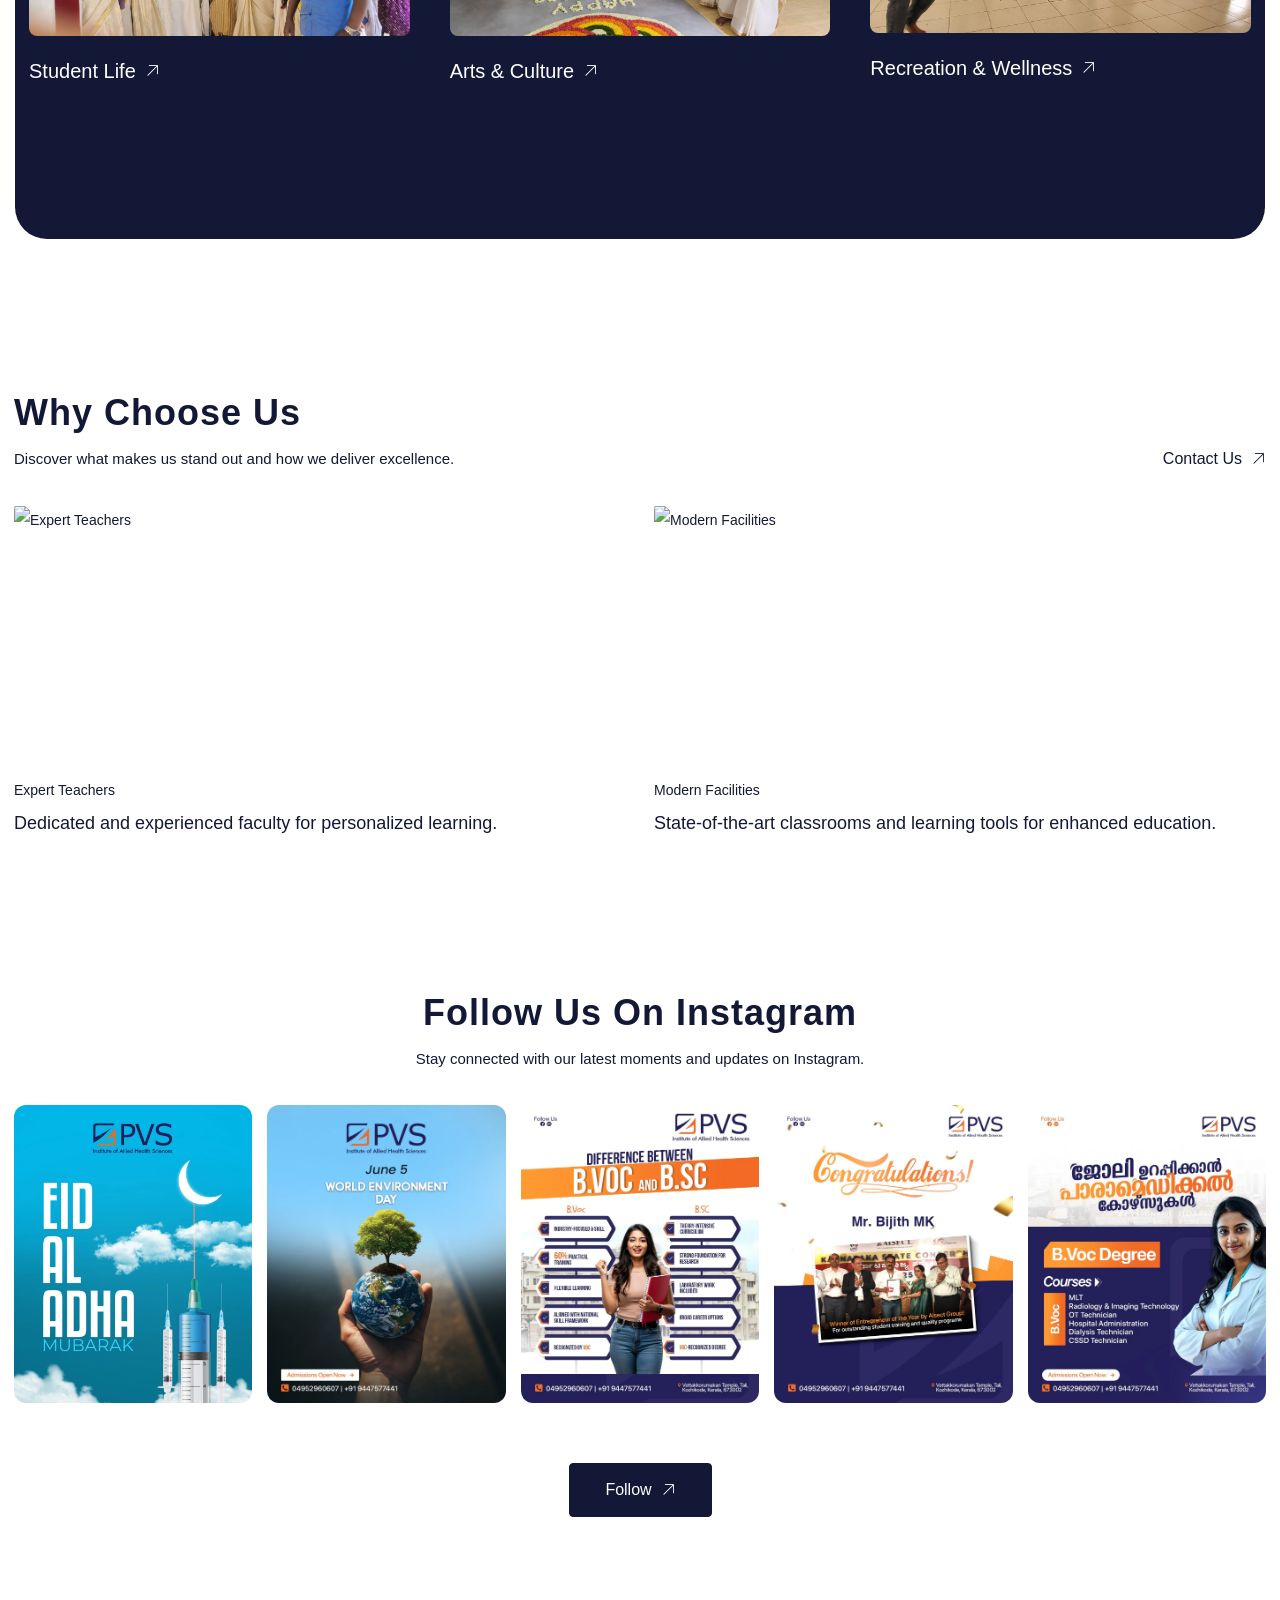
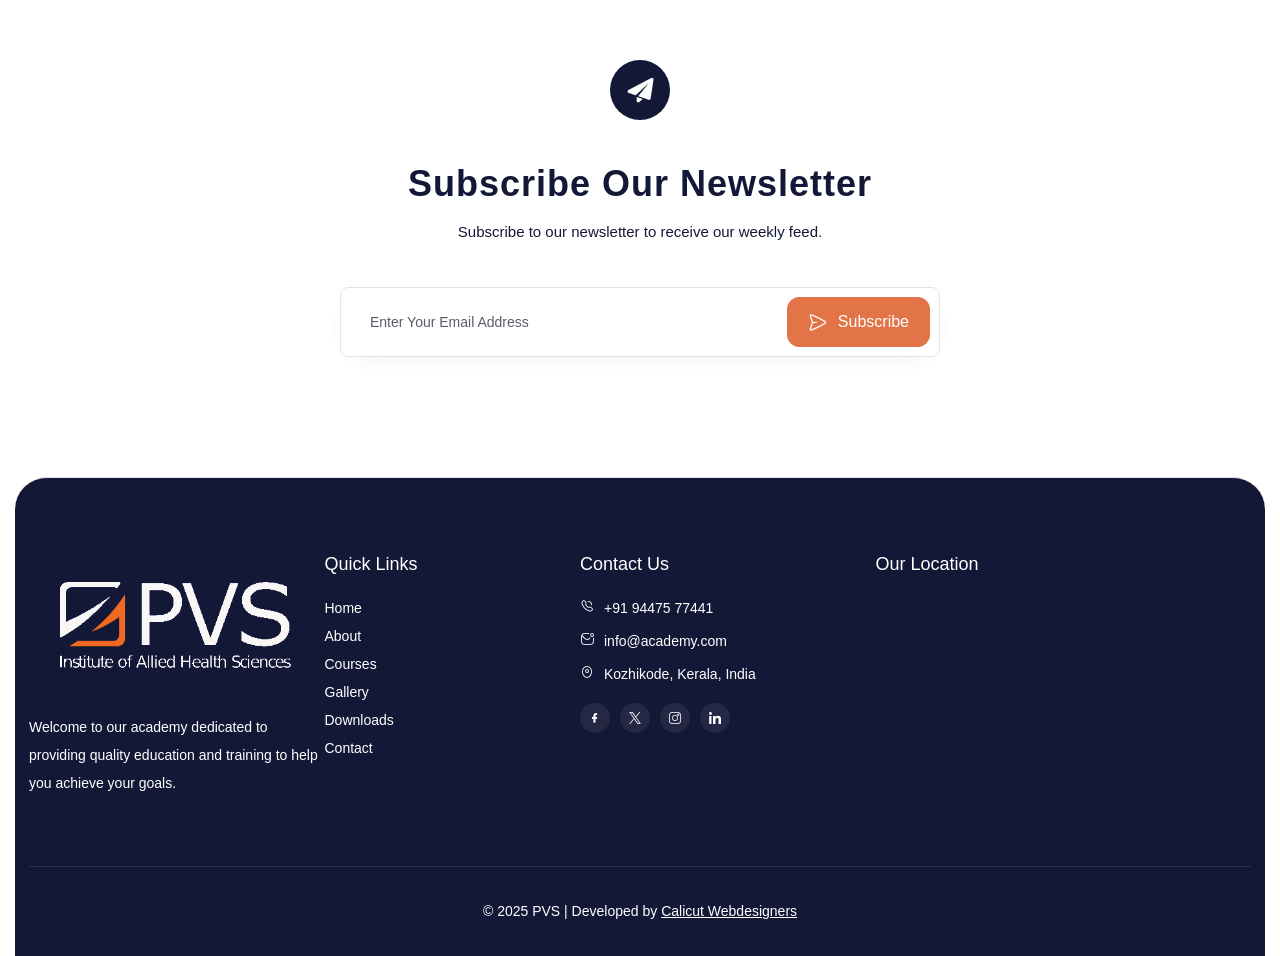
==== commit ed515d0a: "pagination" ====
--- a/index.html
+++ b/index.html
@@ -462,10 +462,7 @@
             <div class="container">
                 <div class="section-header">
                 <h2>Latest Notifications</h2>
-                <div class="swiper-navigation">
-                    <div class="notif-prev swiper-button-prev"></div>
-                    <div class="notif-next swiper-button-next"></div>
-                </div>
+               
                 </div>
                 <div class="swiper slider-latest-notifications">
                 <div class="swiper-wrapper">
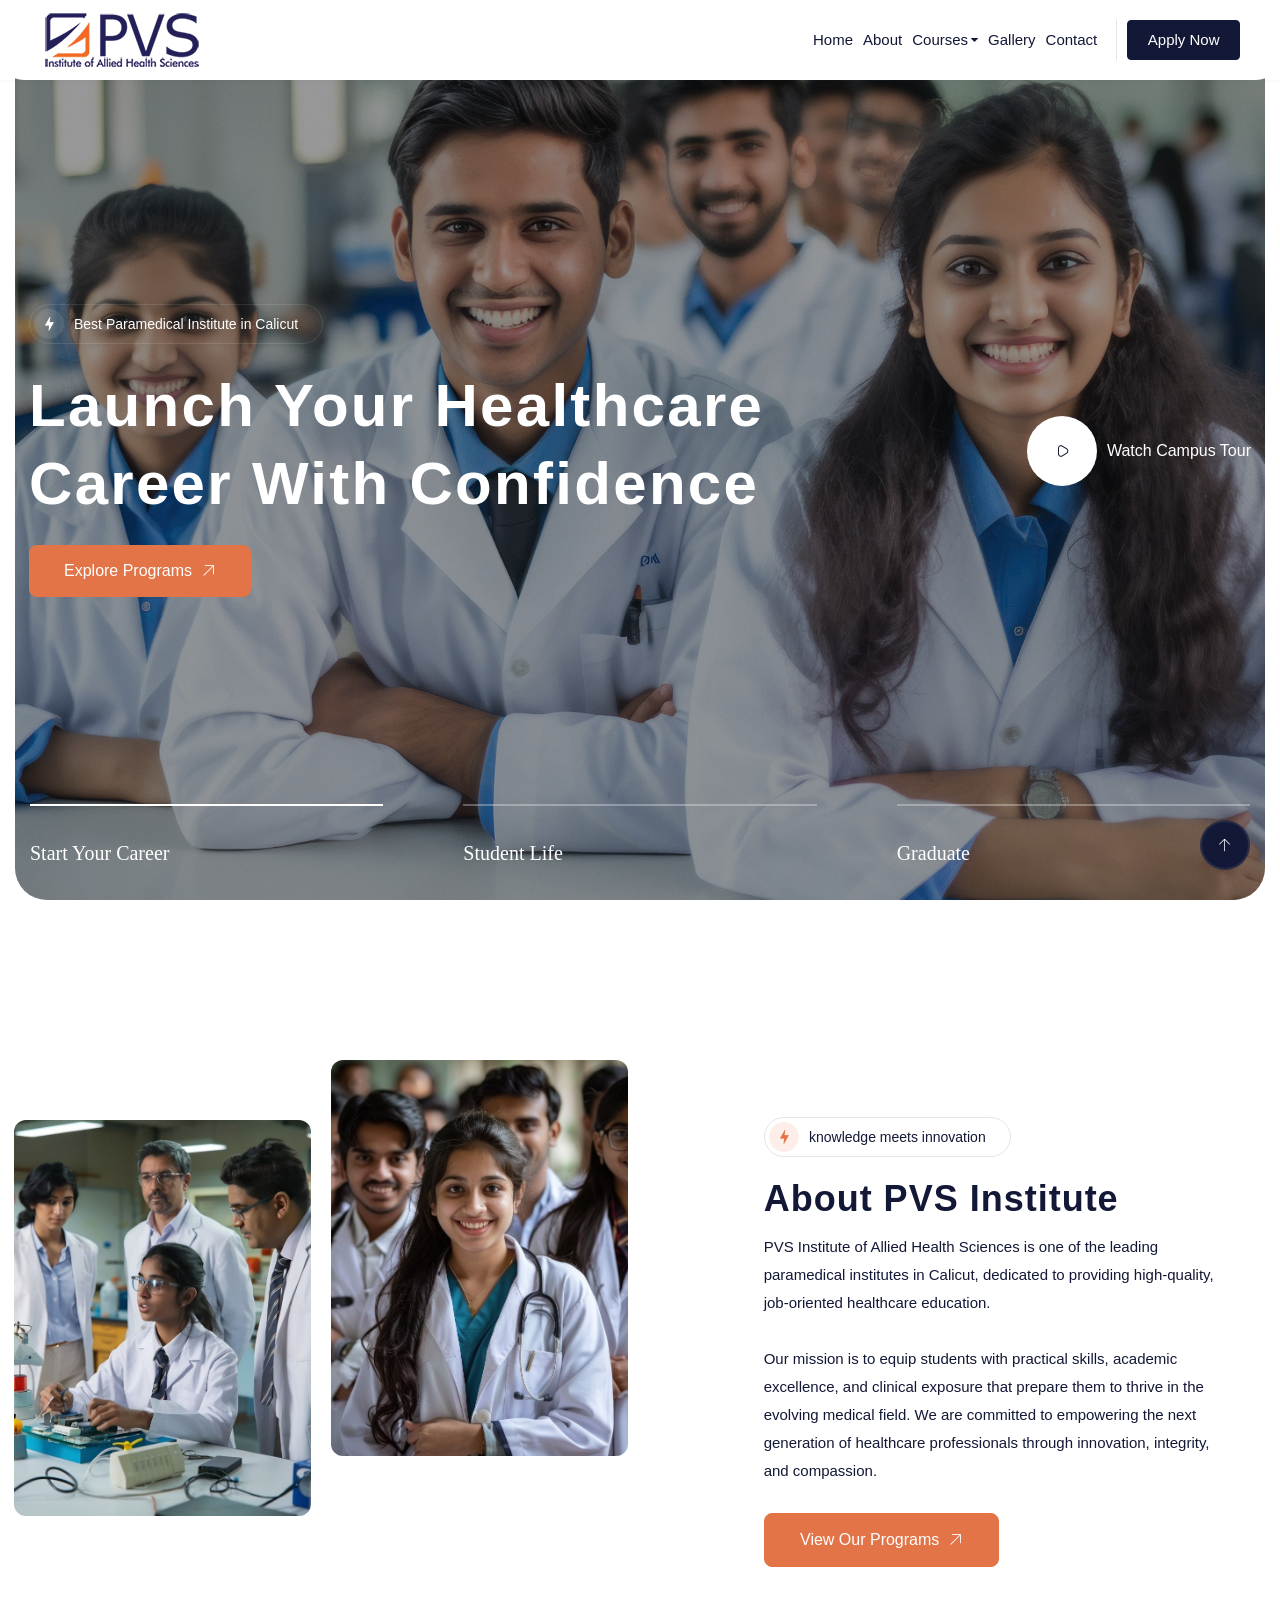
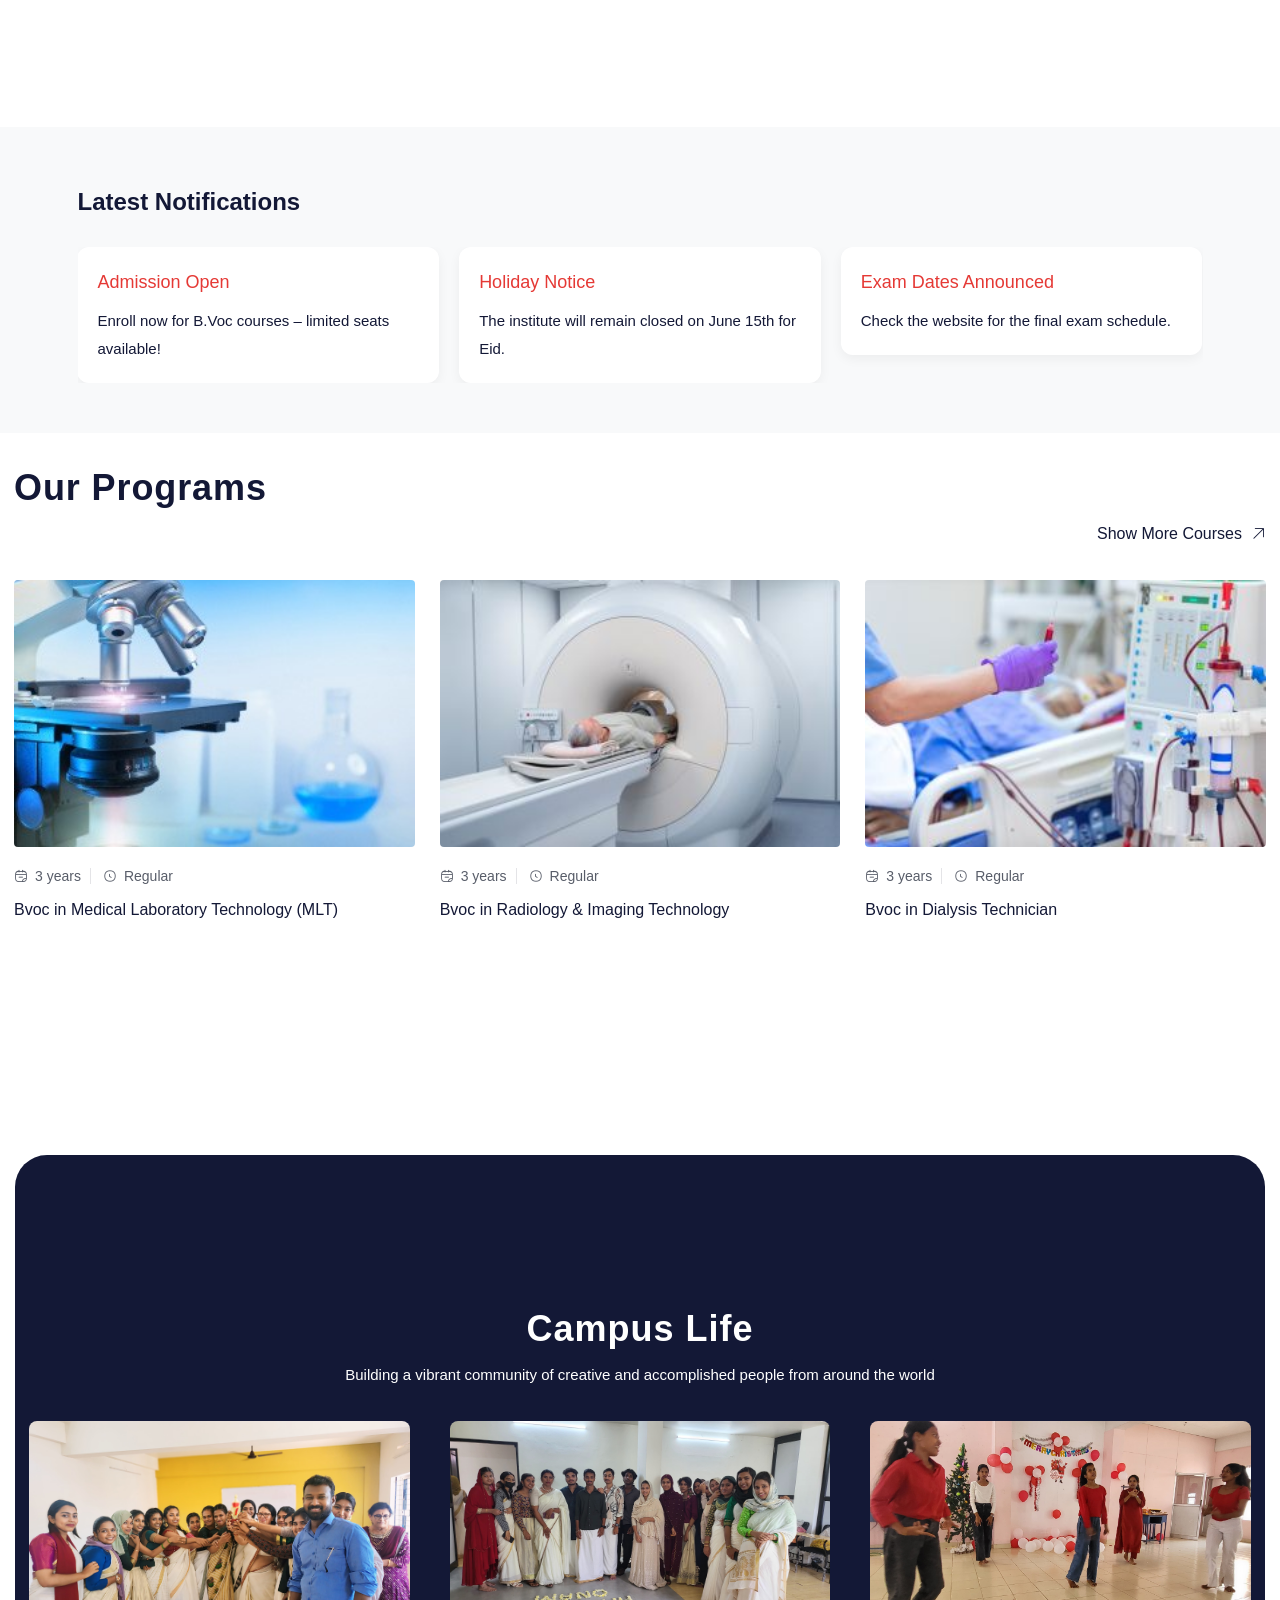
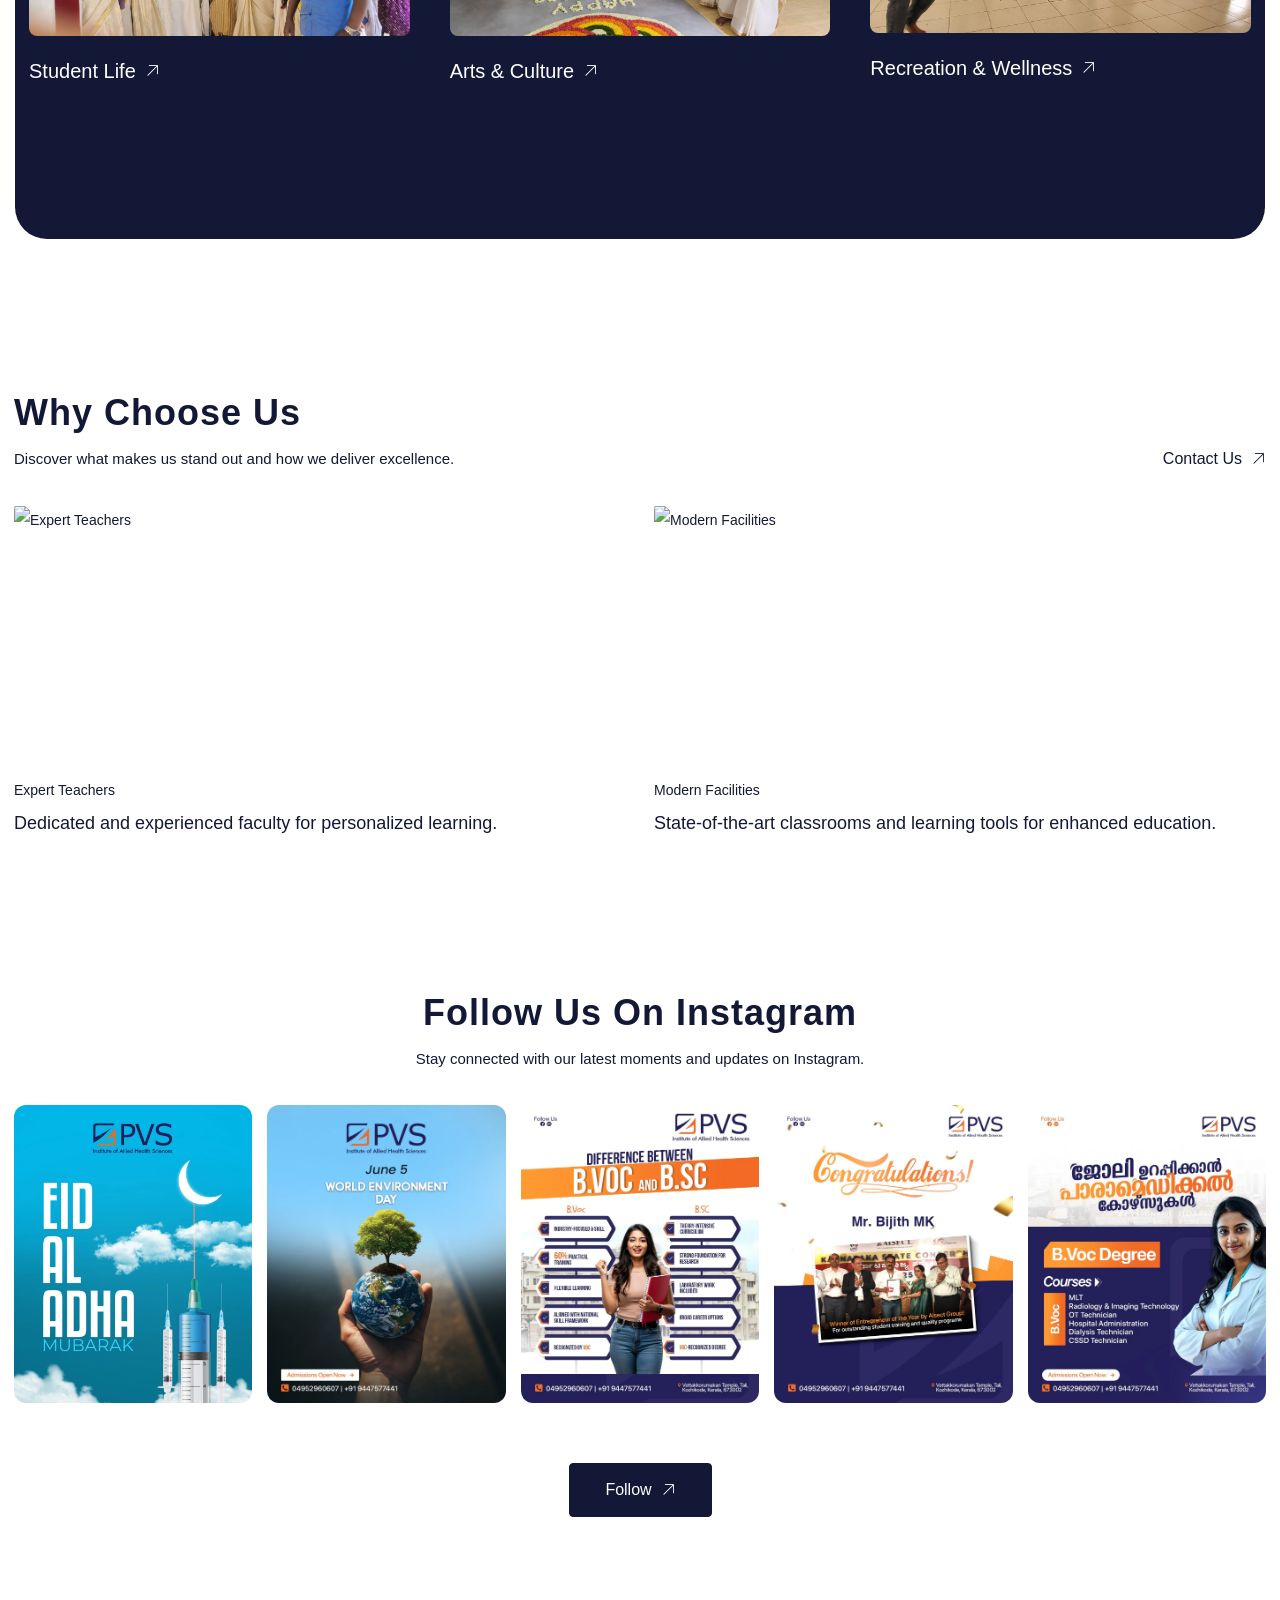
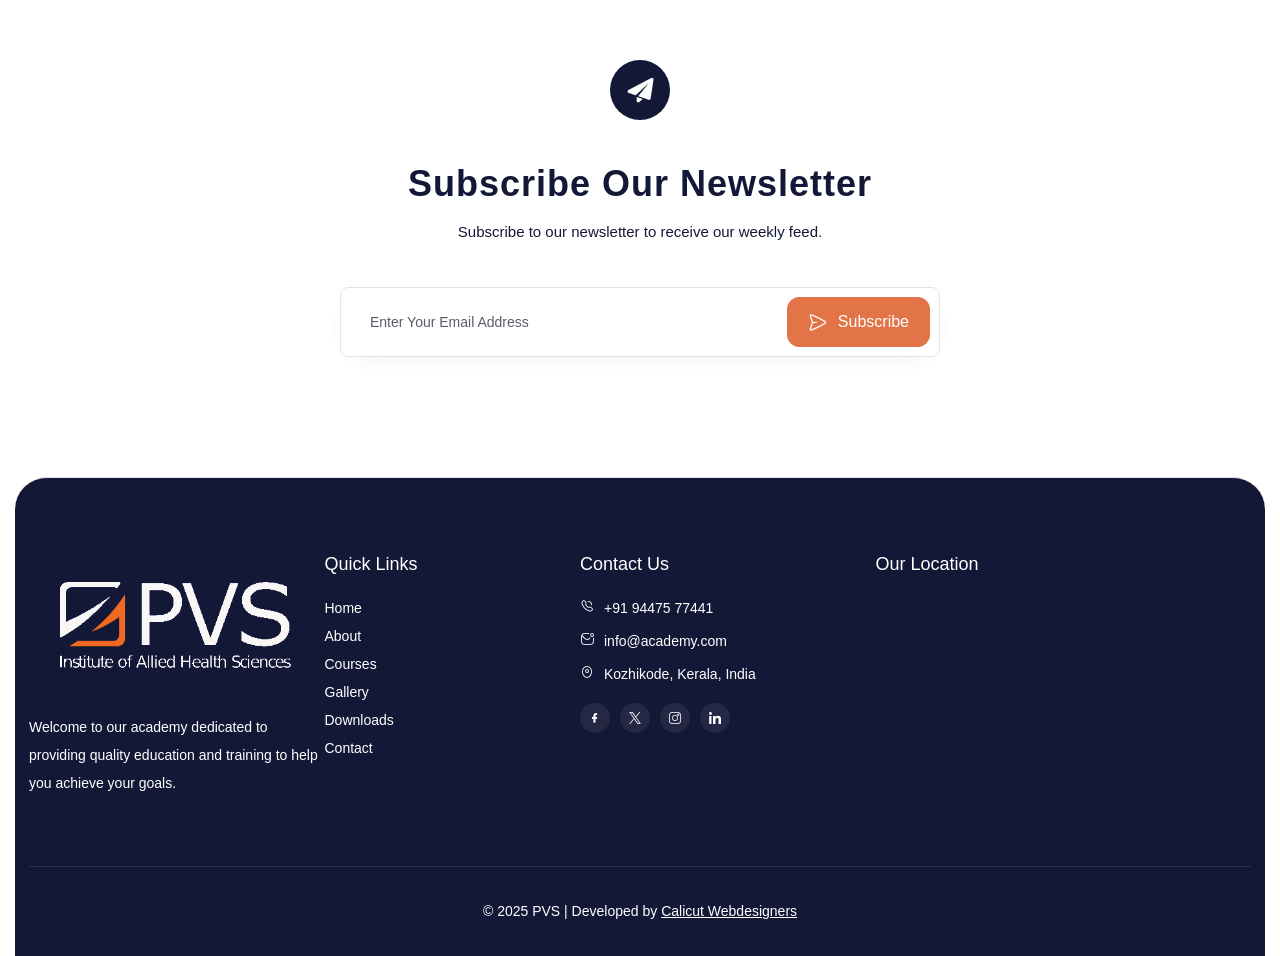
==== commit 6c528396: "sm-edit" ====
--- a/index.html
+++ b/index.html
@@ -668,7 +668,7 @@
                                 <div class="campus-life-item">
                                     <img class=" ls-is-cached lazyloaded" src="images/section/campus-life-1.jpg"
                                         data-src="images/section/campus-life-1.jpg" alt="">
-                                    <a href="#">
+                                    <a href="gallery.html">
                                         <h4>Student Life</h4>
                                         <i class="icon-arrow-top-right"></i>
                                     </a>
@@ -676,7 +676,7 @@
                                 <div class="campus-life-item">
                                     <img class=" ls-is-cached lazyloaded" src="images/section/campus-life-2.jpg"
                                         data-src="images/section/campus-life-2.jpg" alt="">
-                                    <a href="#">
+                                    <a href="gallery.html">
                                         <h4>Arts & Culture</h4>
                                         <i class="icon-arrow-top-right"></i>
                                     </a>
@@ -684,7 +684,7 @@
                                 <div class="campus-life-item">
                                     <img class=" ls-is-cached lazyloaded" src="images/section/campus-life-3.jpg"
                                         data-src="images/section/campus-life-3.jpg" alt="">
-                                    <a href="#">
+                                    <a href="gallery.html">
                                         <h4>Recreation & Wellness</h4>
                                         <i class="icon-arrow-top-right"></i>
                                     </a>
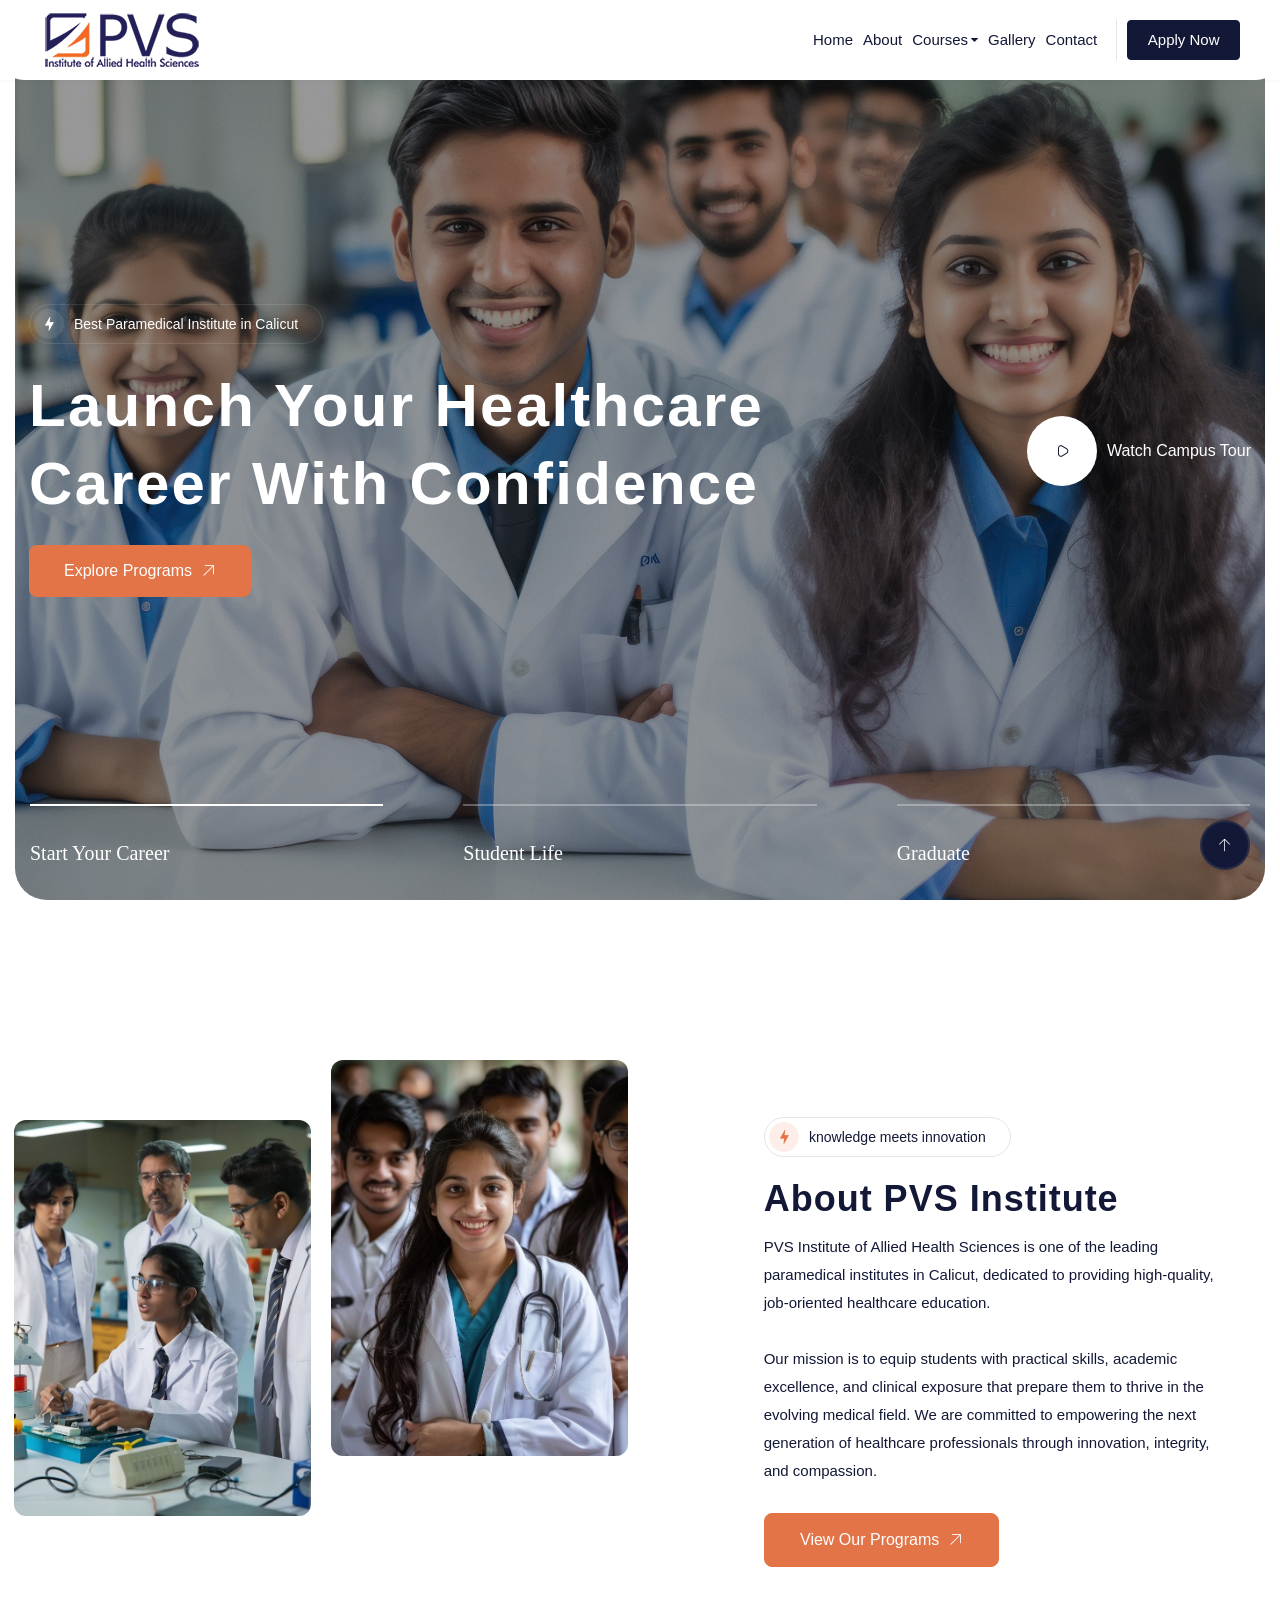
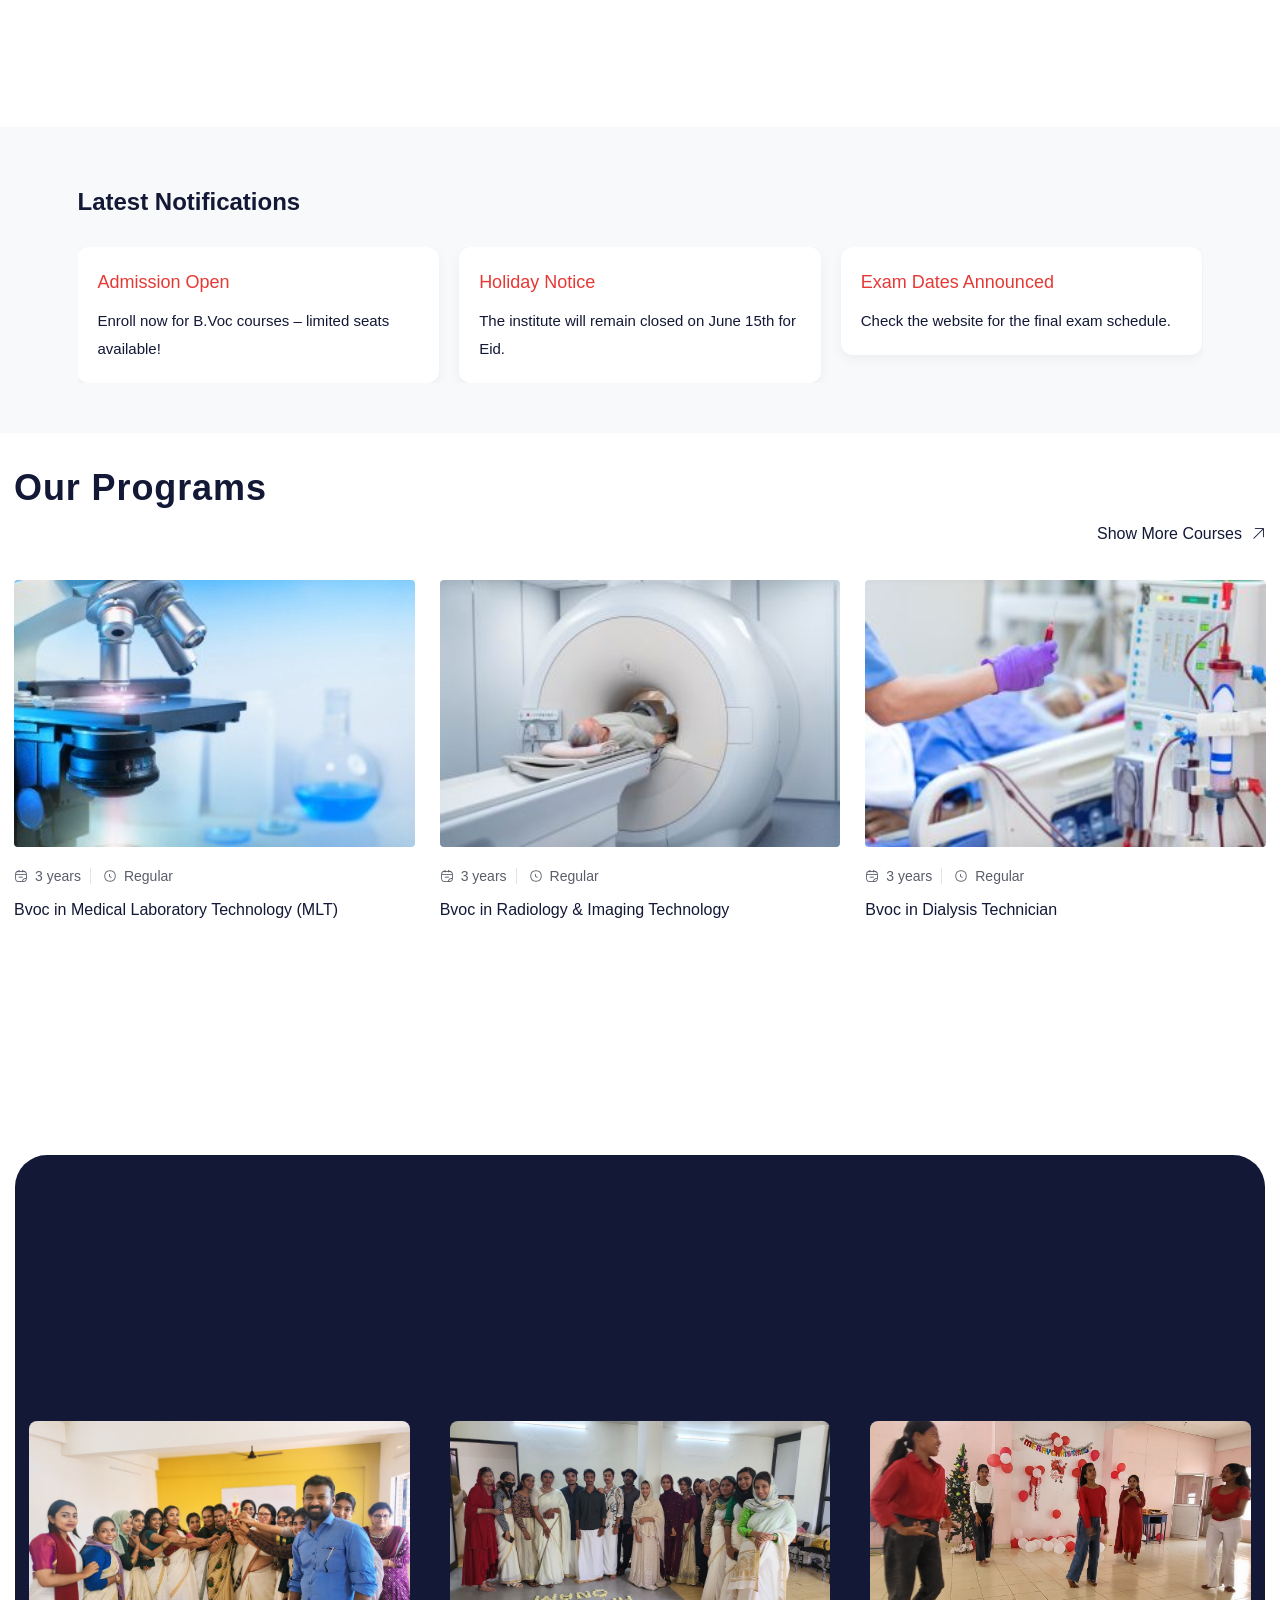
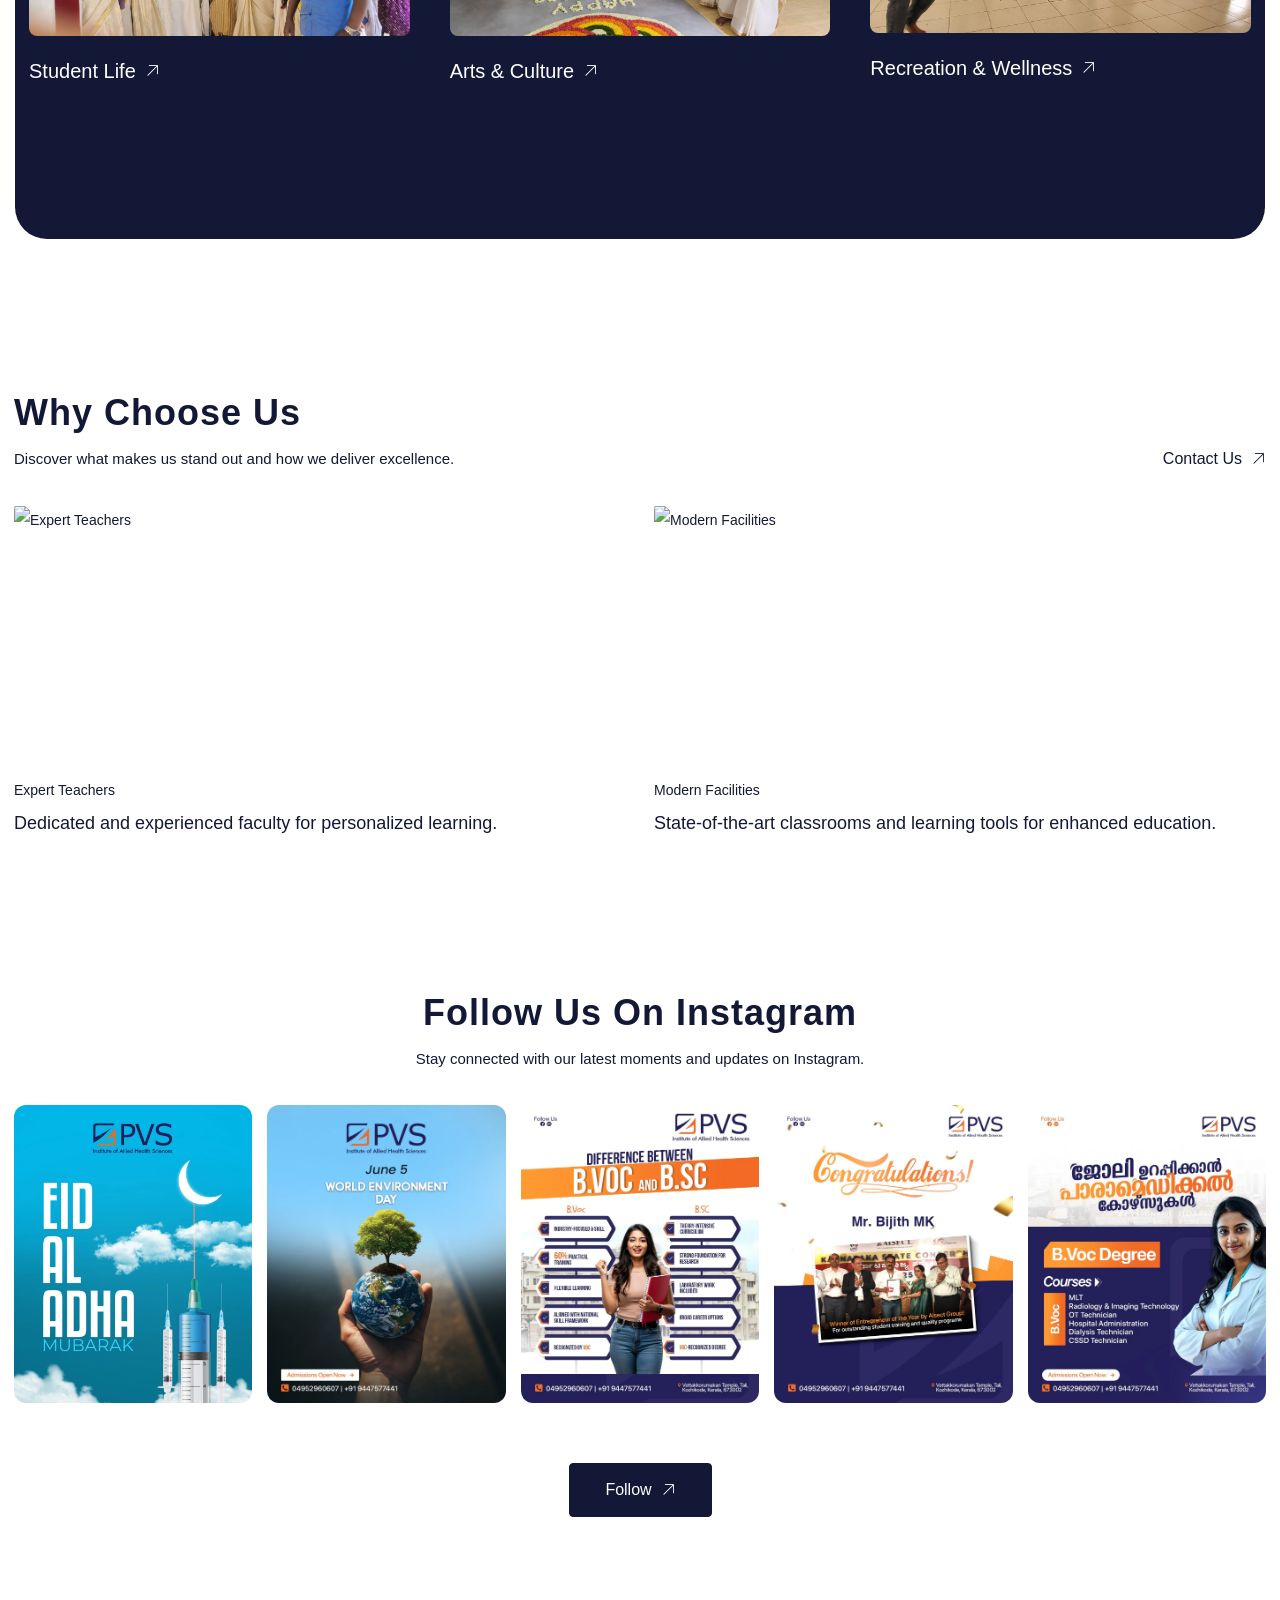
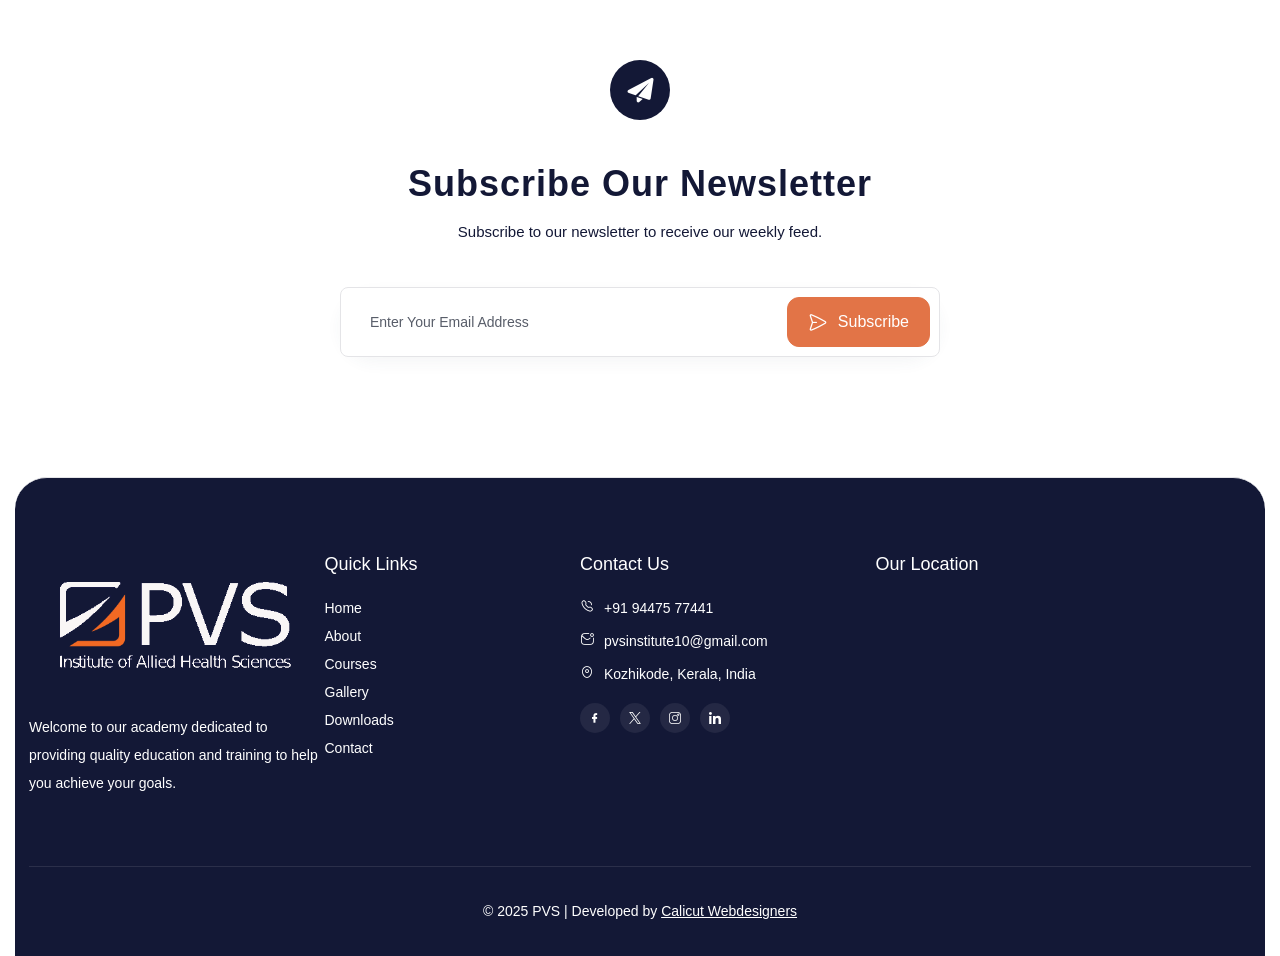
==== commit f1619ce0: "mail-update" ====
--- a/index.html
+++ b/index.html
@@ -1034,7 +1034,7 @@
                             </li>
                             <li class="flex gap-10 items-center mb-2">
                                 <div class="icon"><i class="flaticon-mail-1"></i></div>
-                                <p>info@academy.com</p>
+                                <p>pvsinstitute10@gmail.com</p>
                             </li>
                             <li class="flex gap-10 items-center">
                                 <div class="icon"><i class="flaticon-location"></i></div>
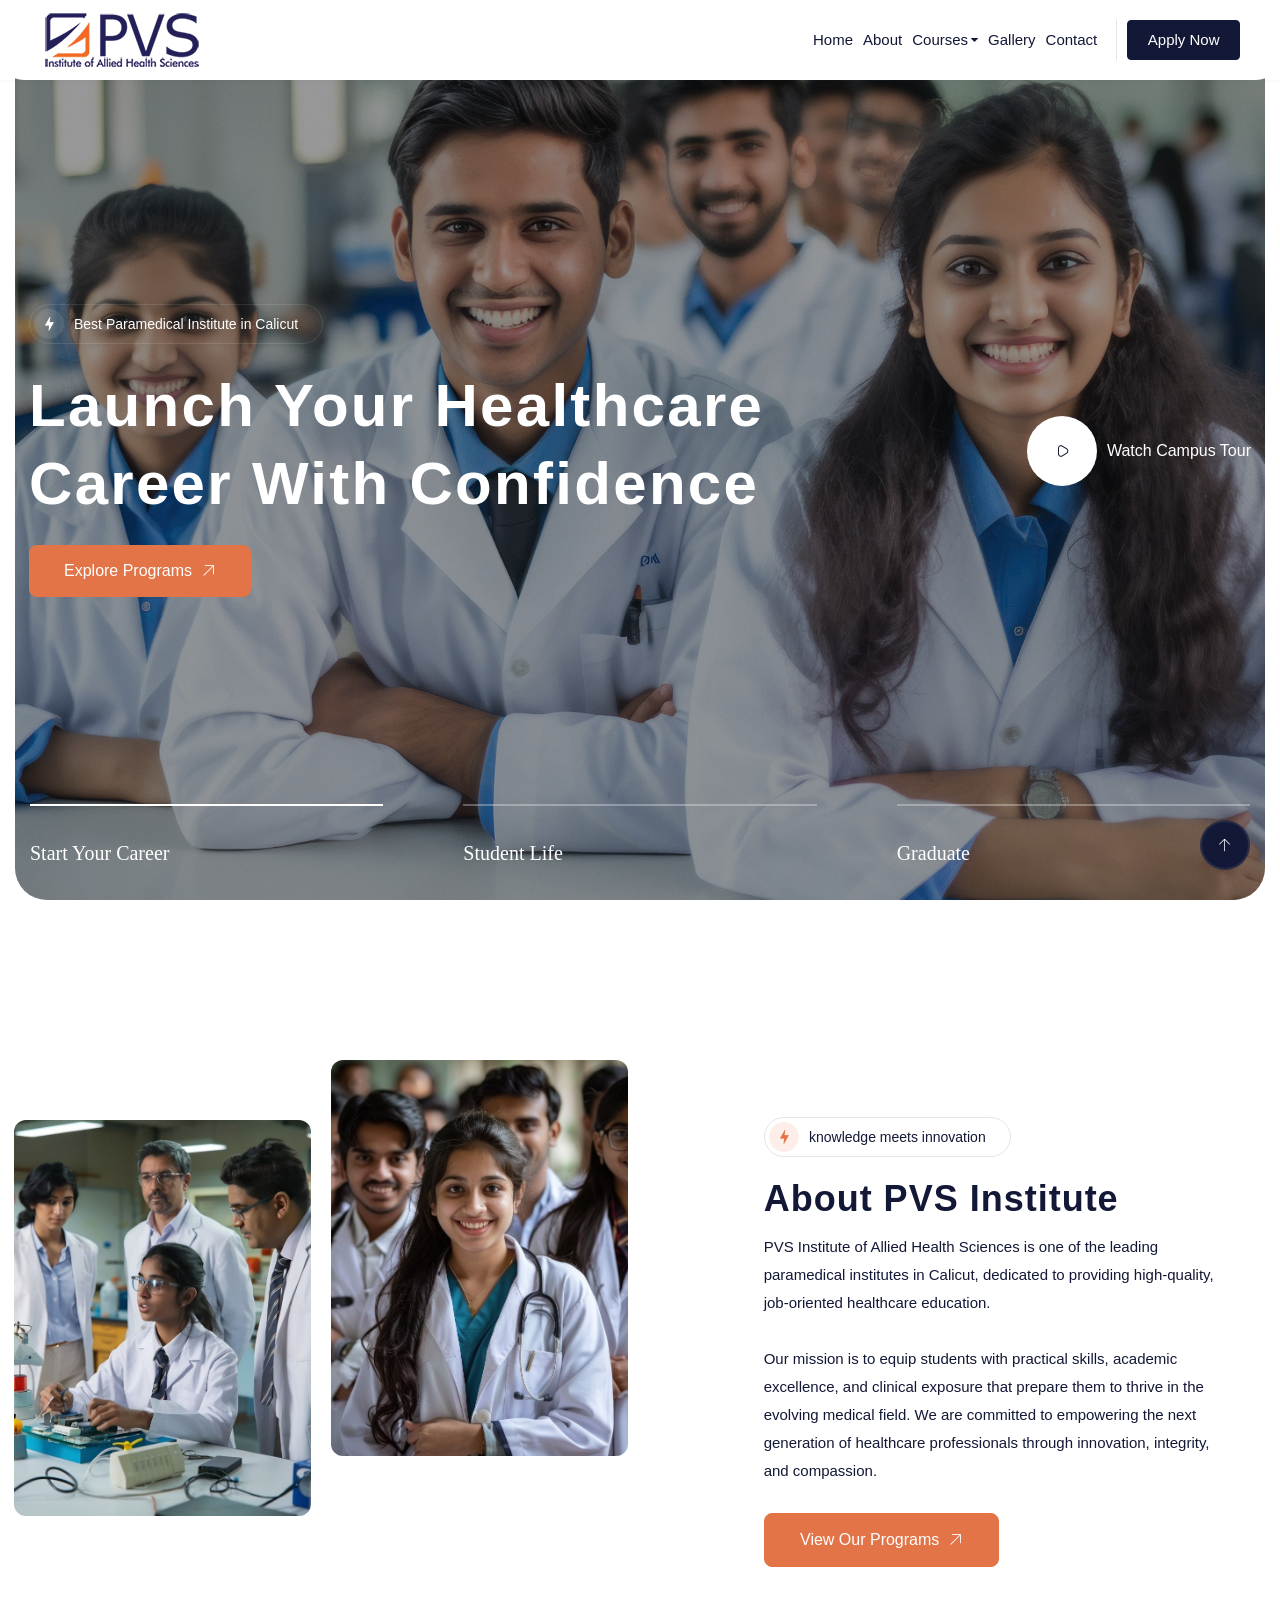
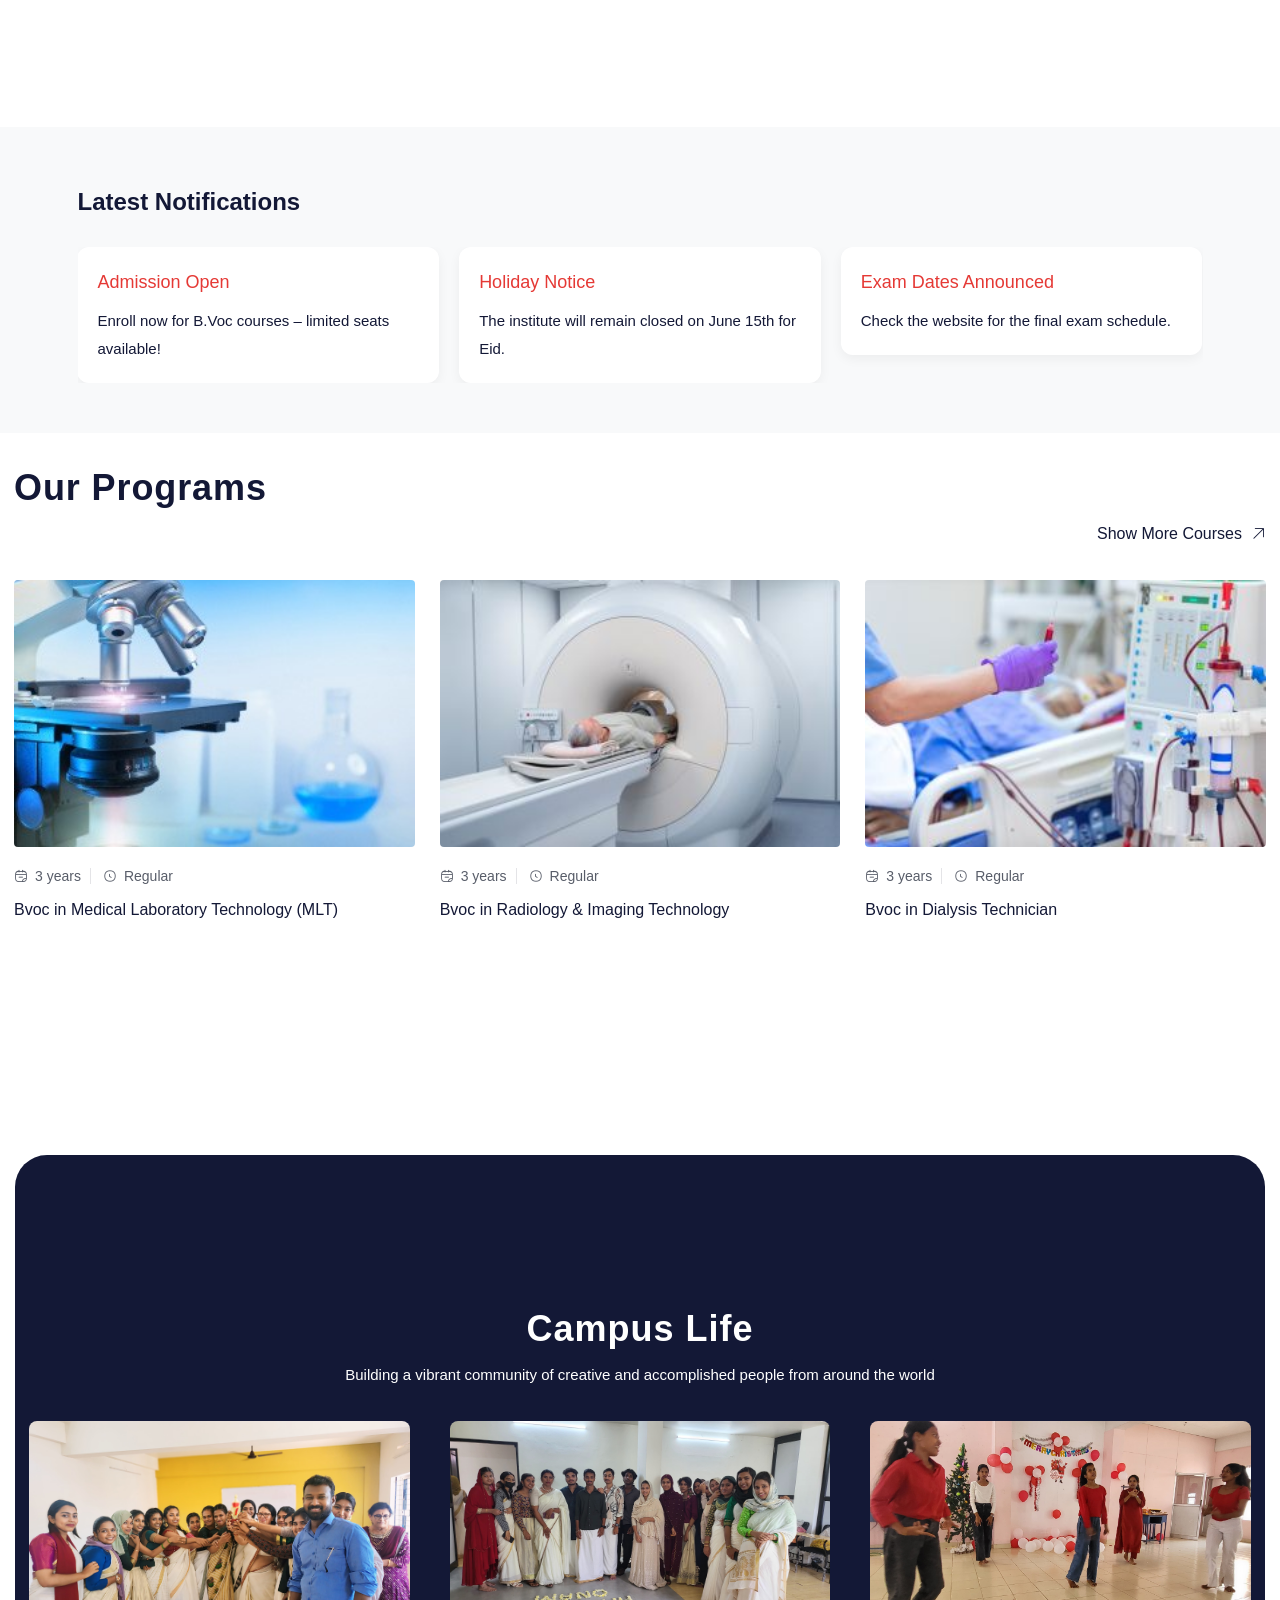
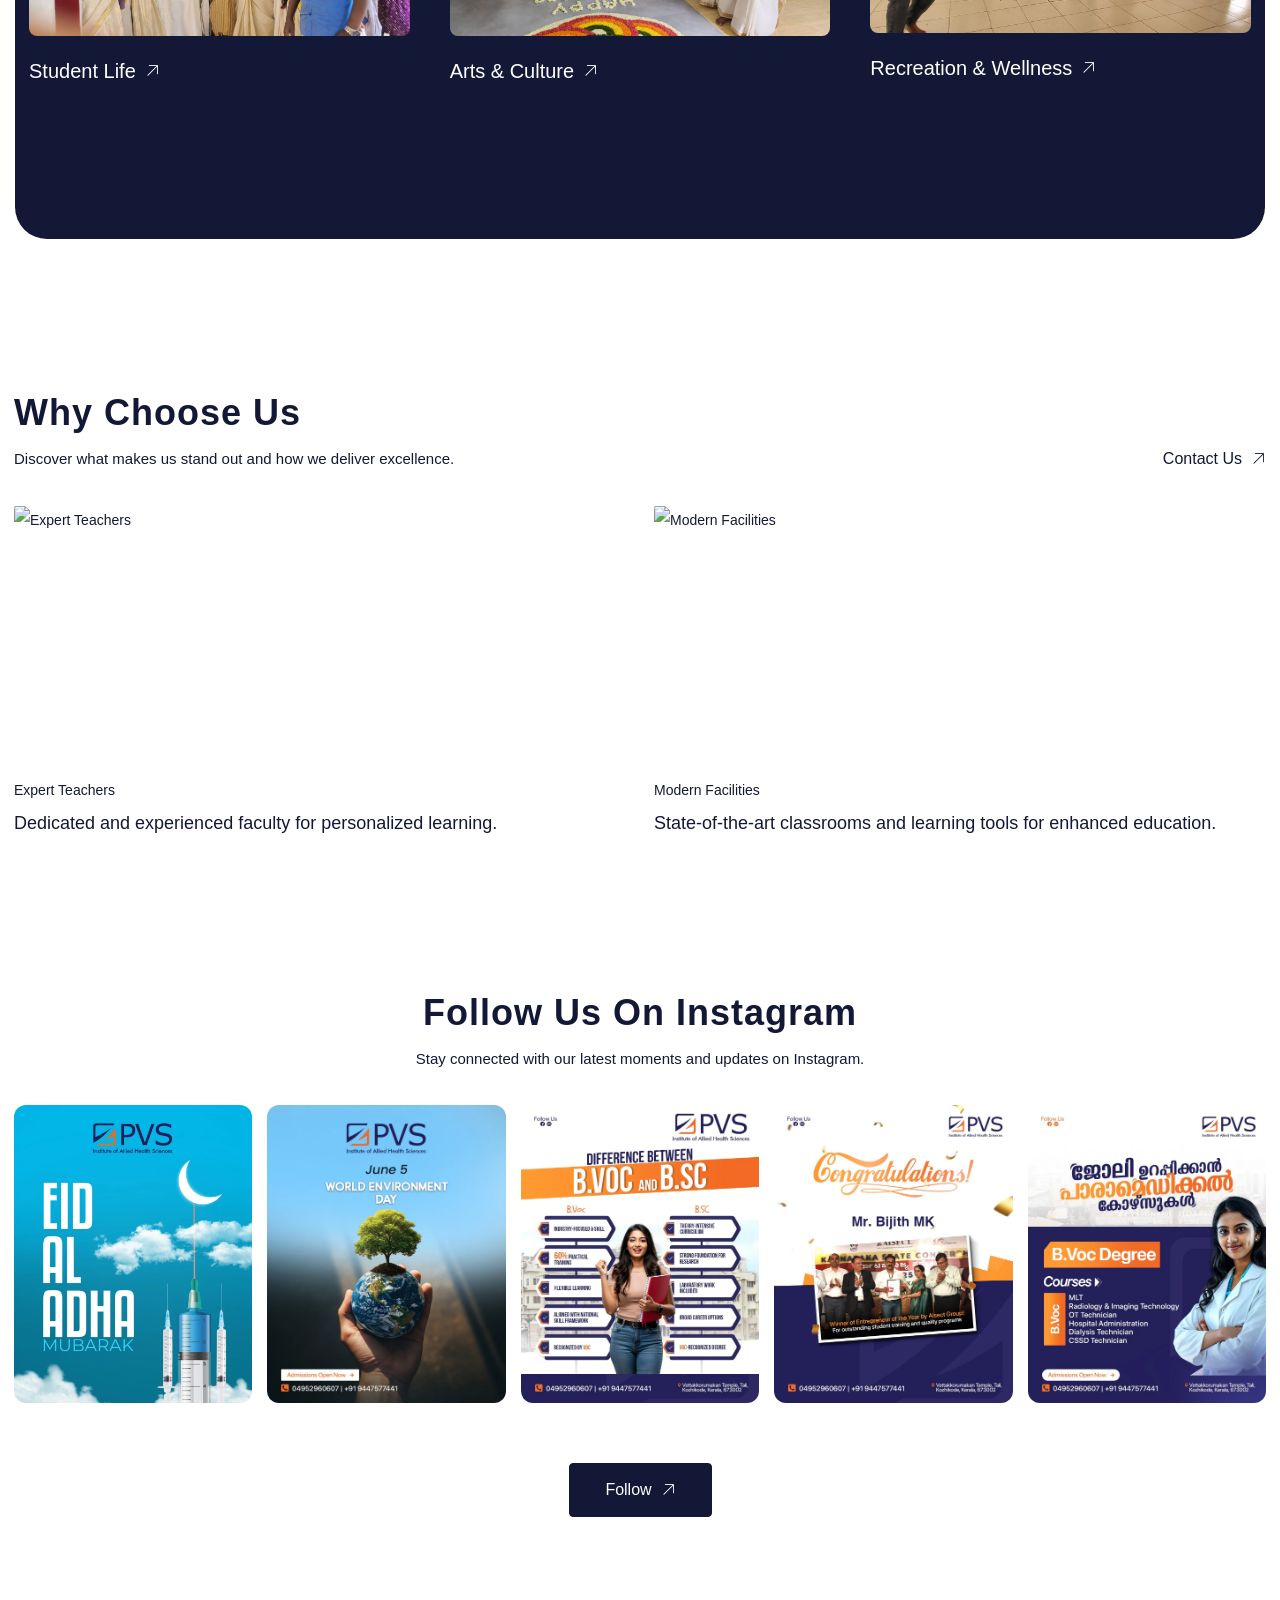
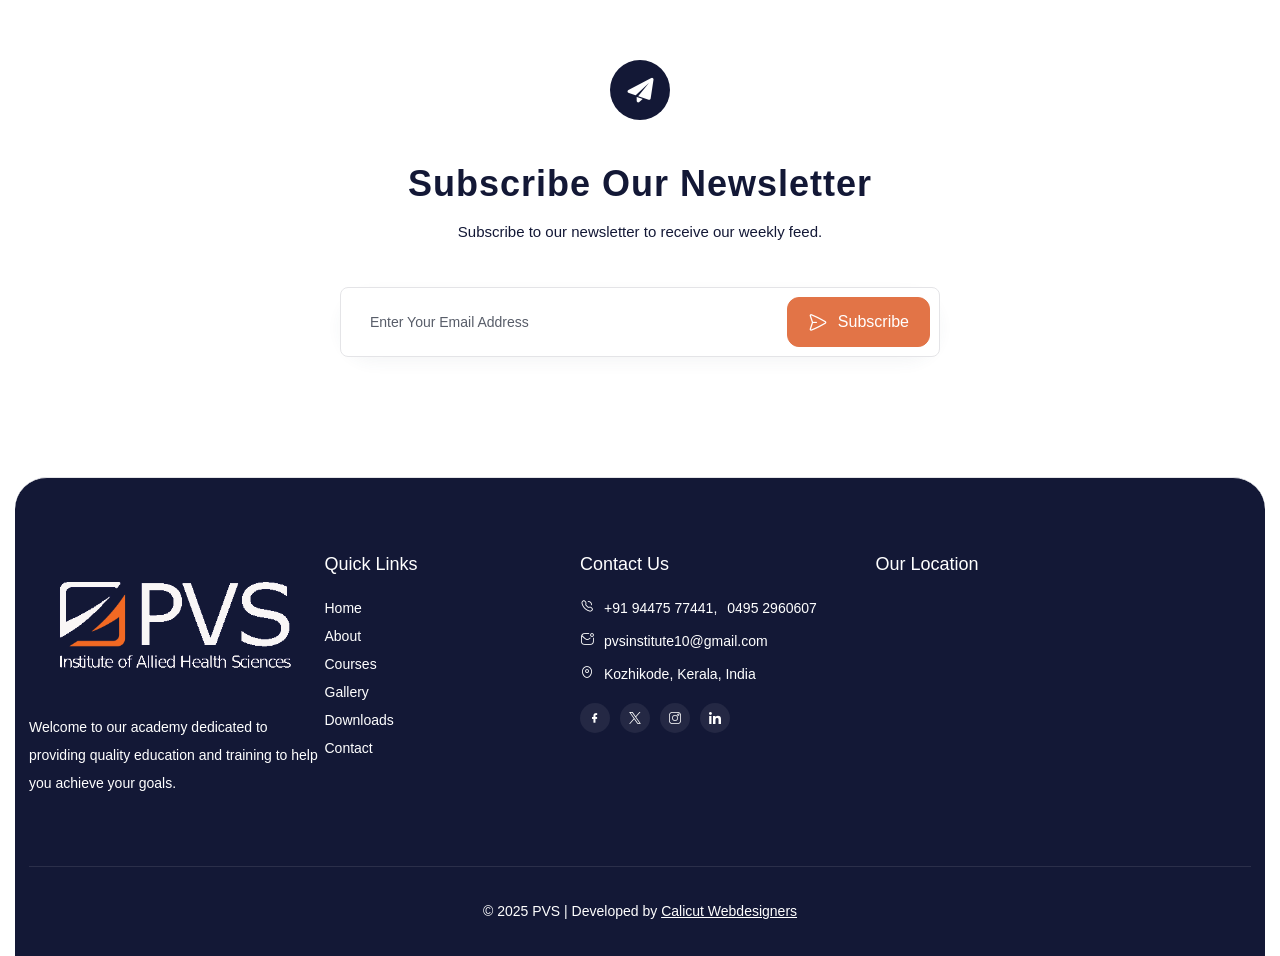
==== commit 3d2001cd: "final-2" ====
--- a/index.html
+++ b/index.html
@@ -1030,7 +1030,8 @@
                             <ul class="address list-none p-0 m-0 mb-4">
                             <li class="flex gap-10 items-center mb-2">
                                 <div class="icon"><i class="flaticon-call"></i></div>
-                                <p>+91 94475 77441</p>
+                                <p>+91 94475 77441,</p>
+                                <p> 0495 2960607</p>
                             </li>
                             <li class="flex gap-10 items-center mb-2">
                                 <div class="icon"><i class="flaticon-mail-1"></i></div>
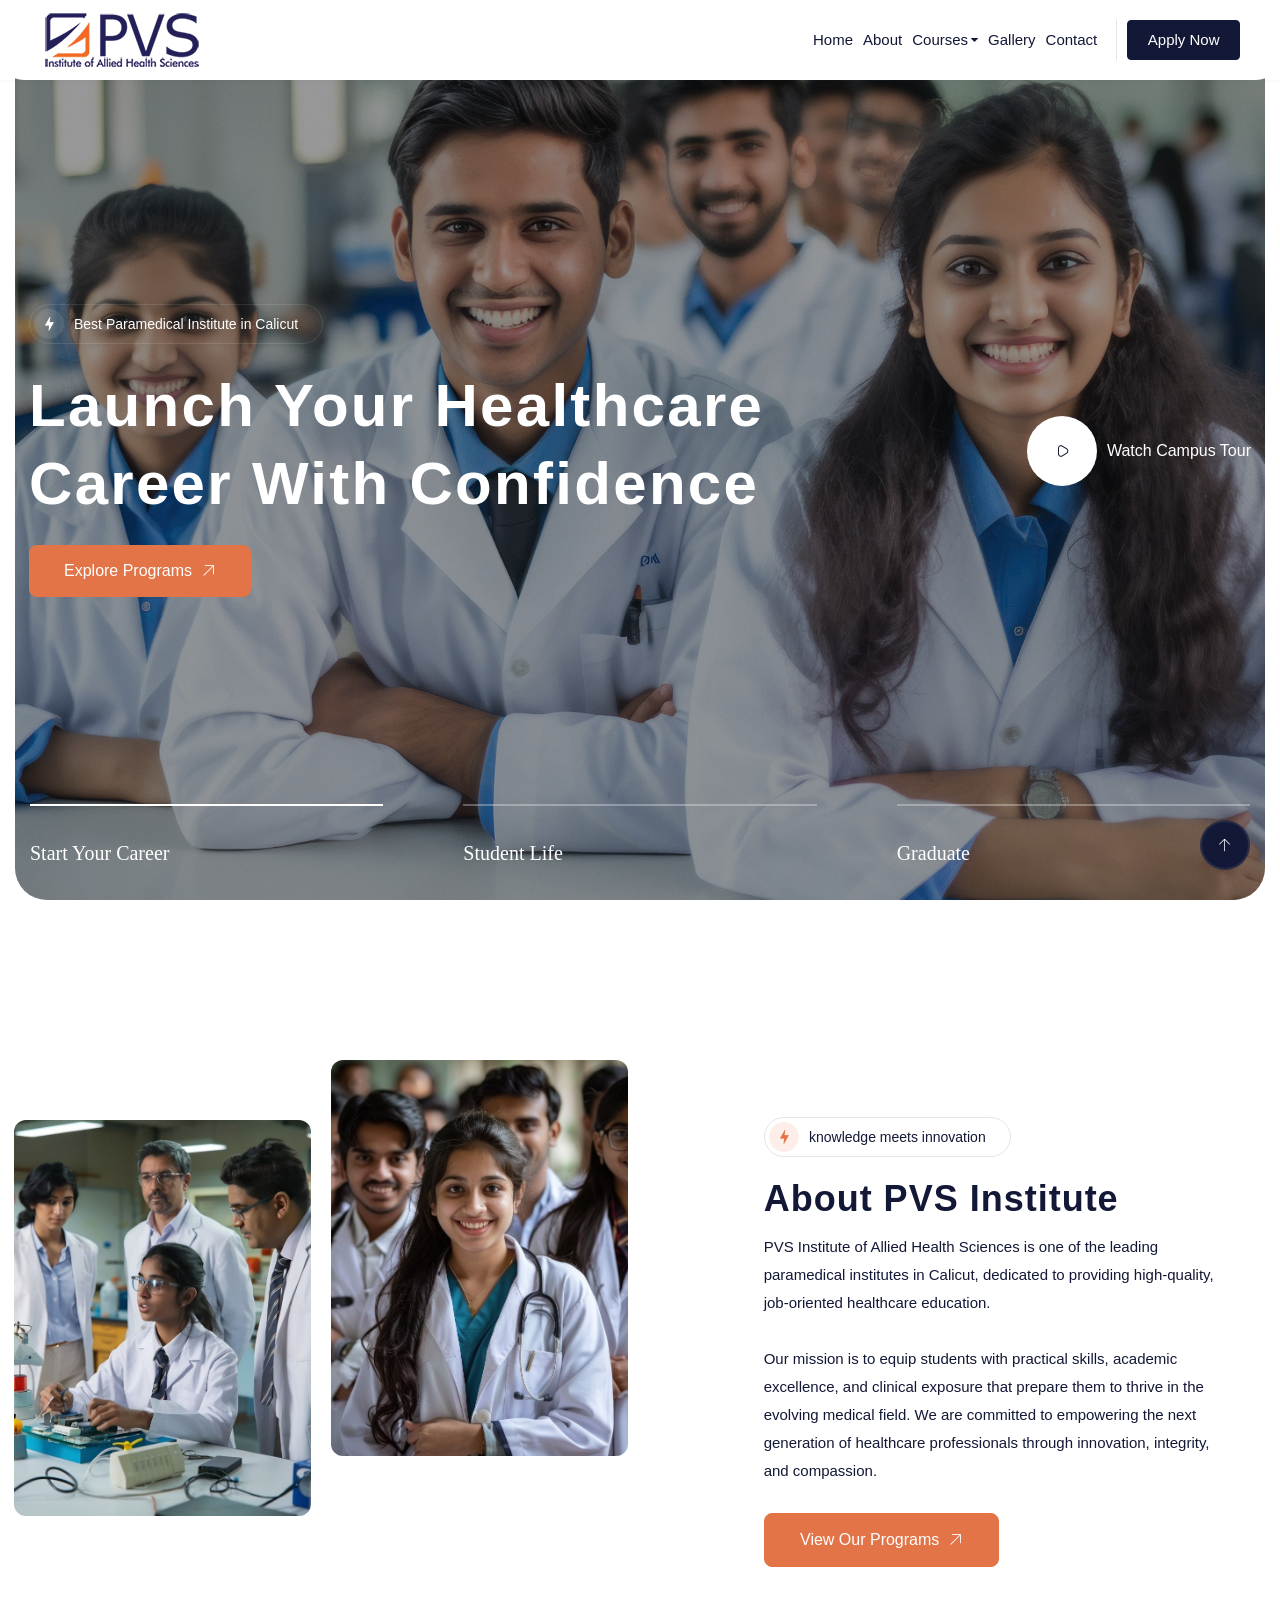
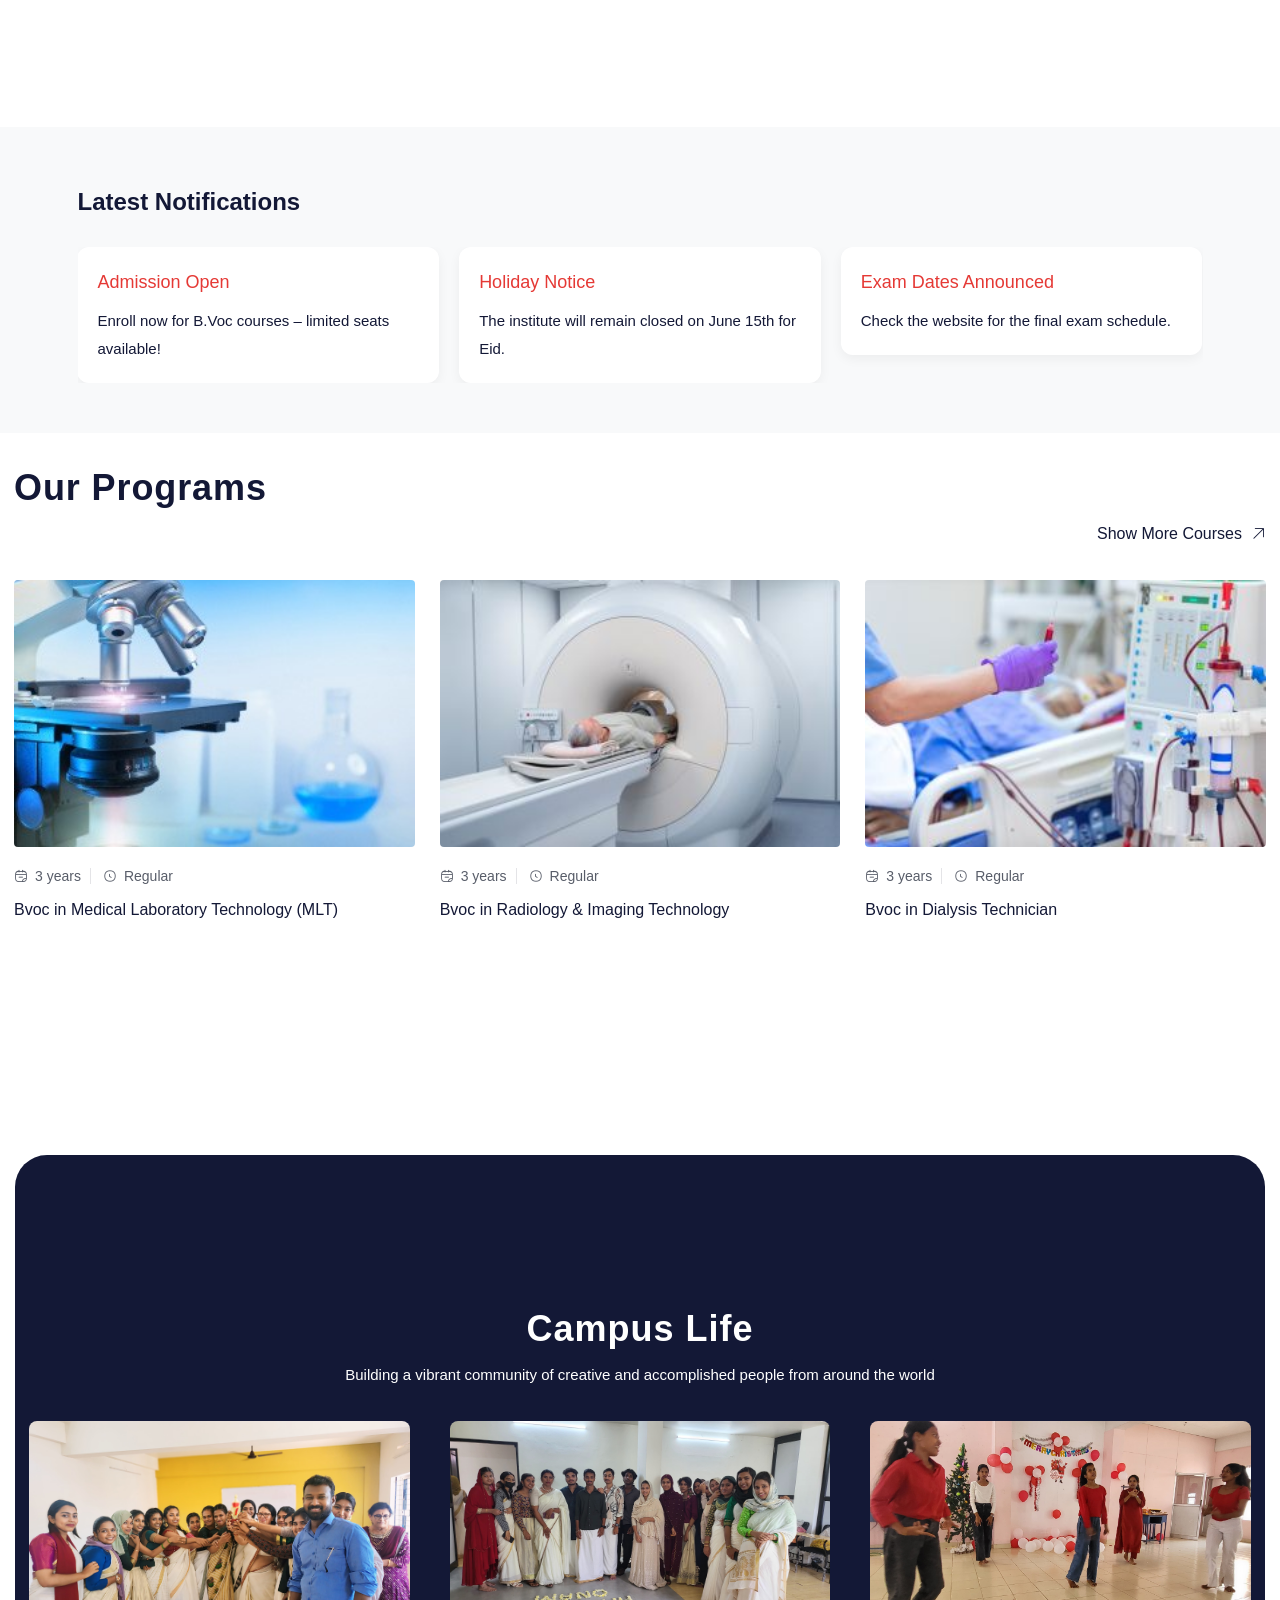
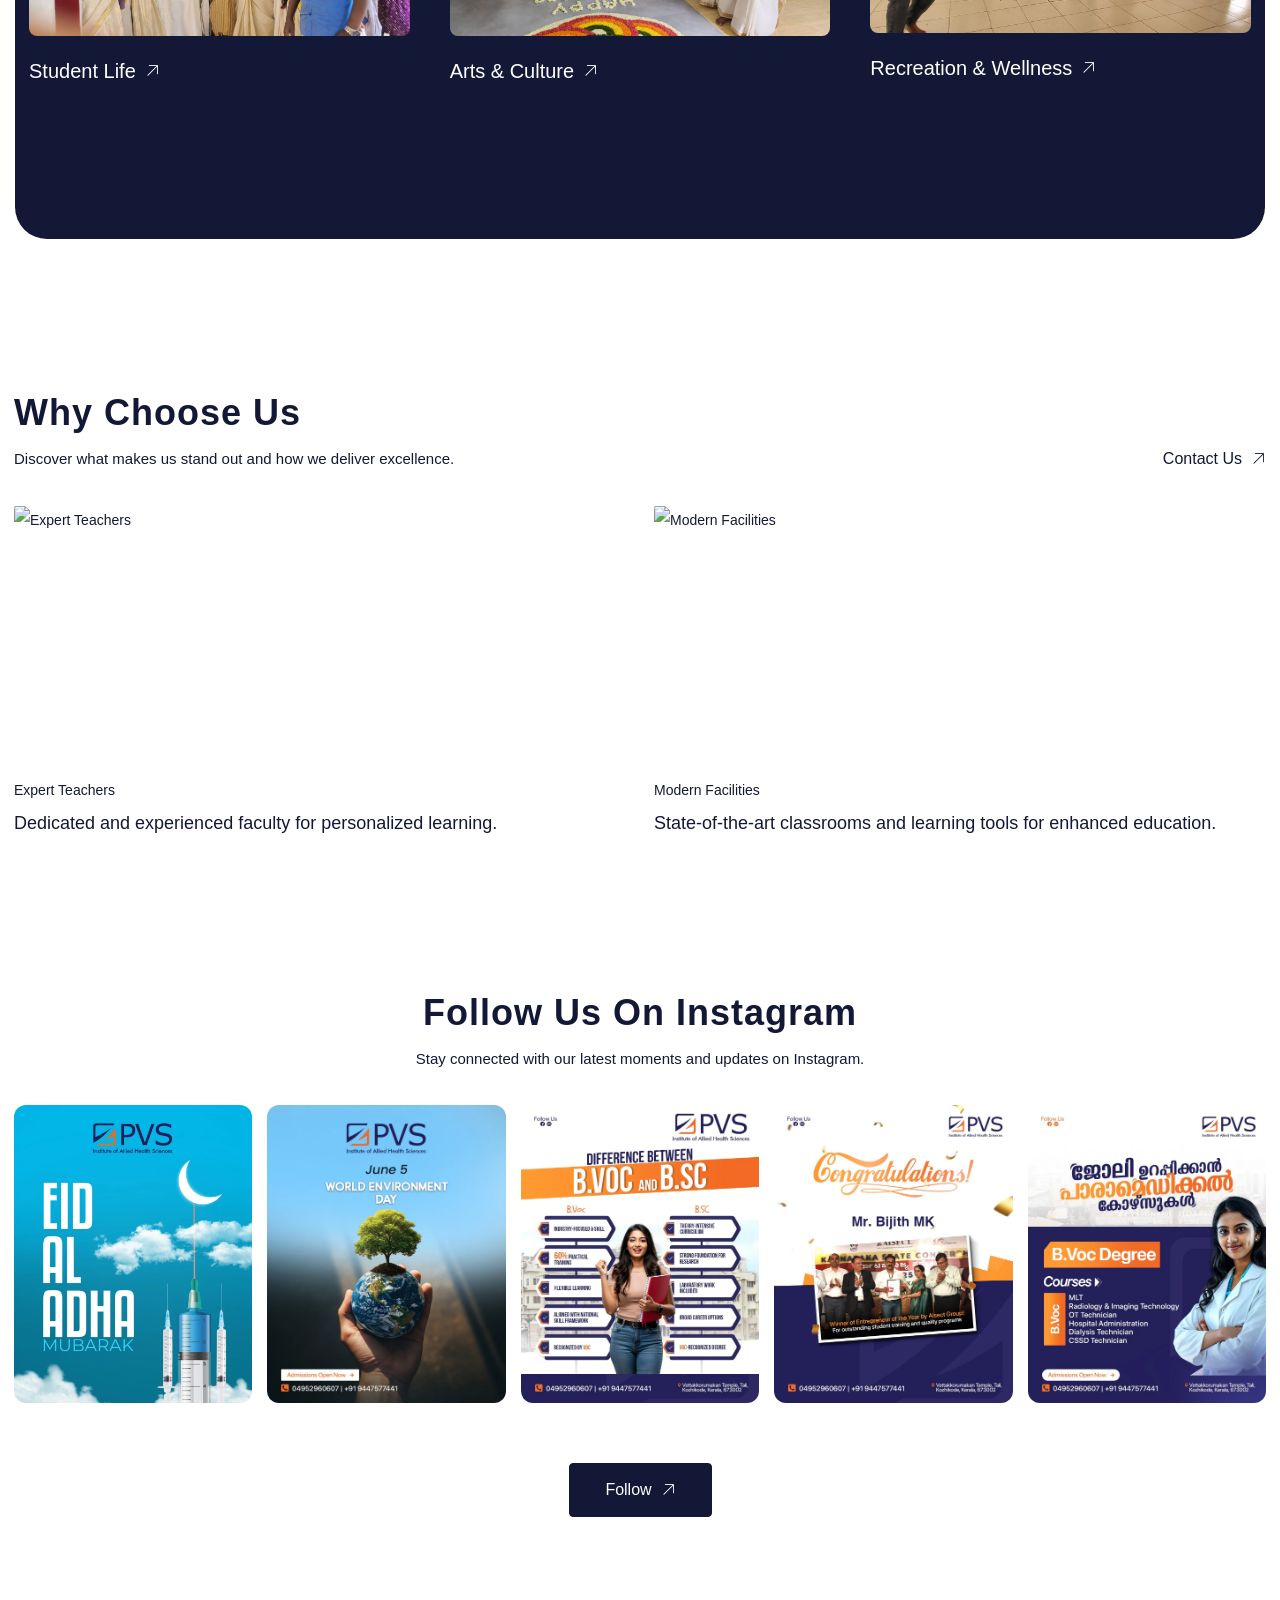
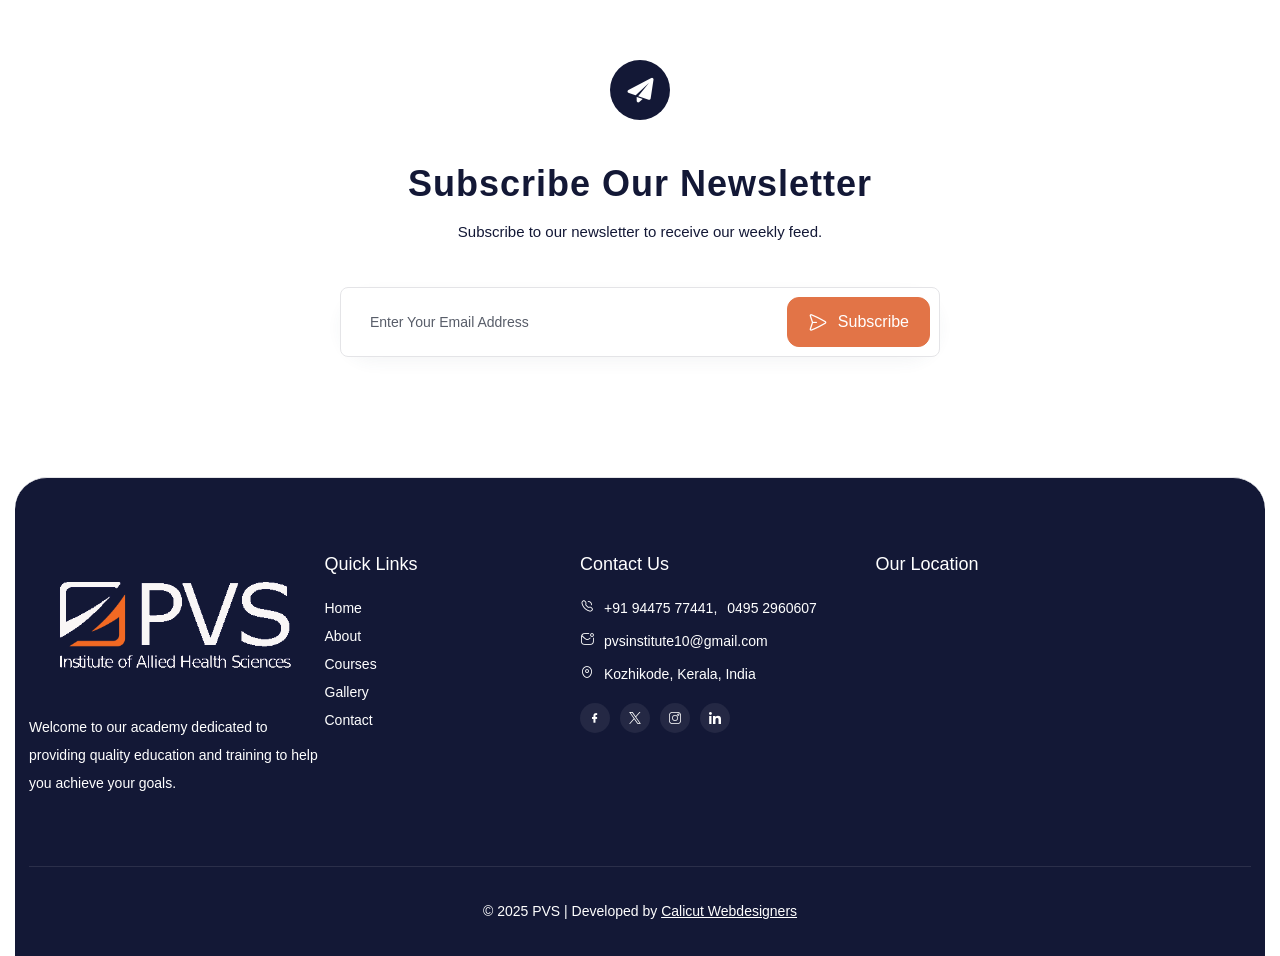
==== commit 20963429: "final-3" ====
--- a/index.html
+++ b/index.html
@@ -1019,7 +1019,7 @@
                             <li><a href="about.html">About</a></li>
                             <li><a href="courses.html">Courses</a></li>
                             <li><a href="gallery.html">Gallery</a></li>
-                            <li><a href="downloads.html">Downloads</a></li>
+                            
                             <li><a href="contact.html">Contact</a></li>
                             </ul>
                         </div>
